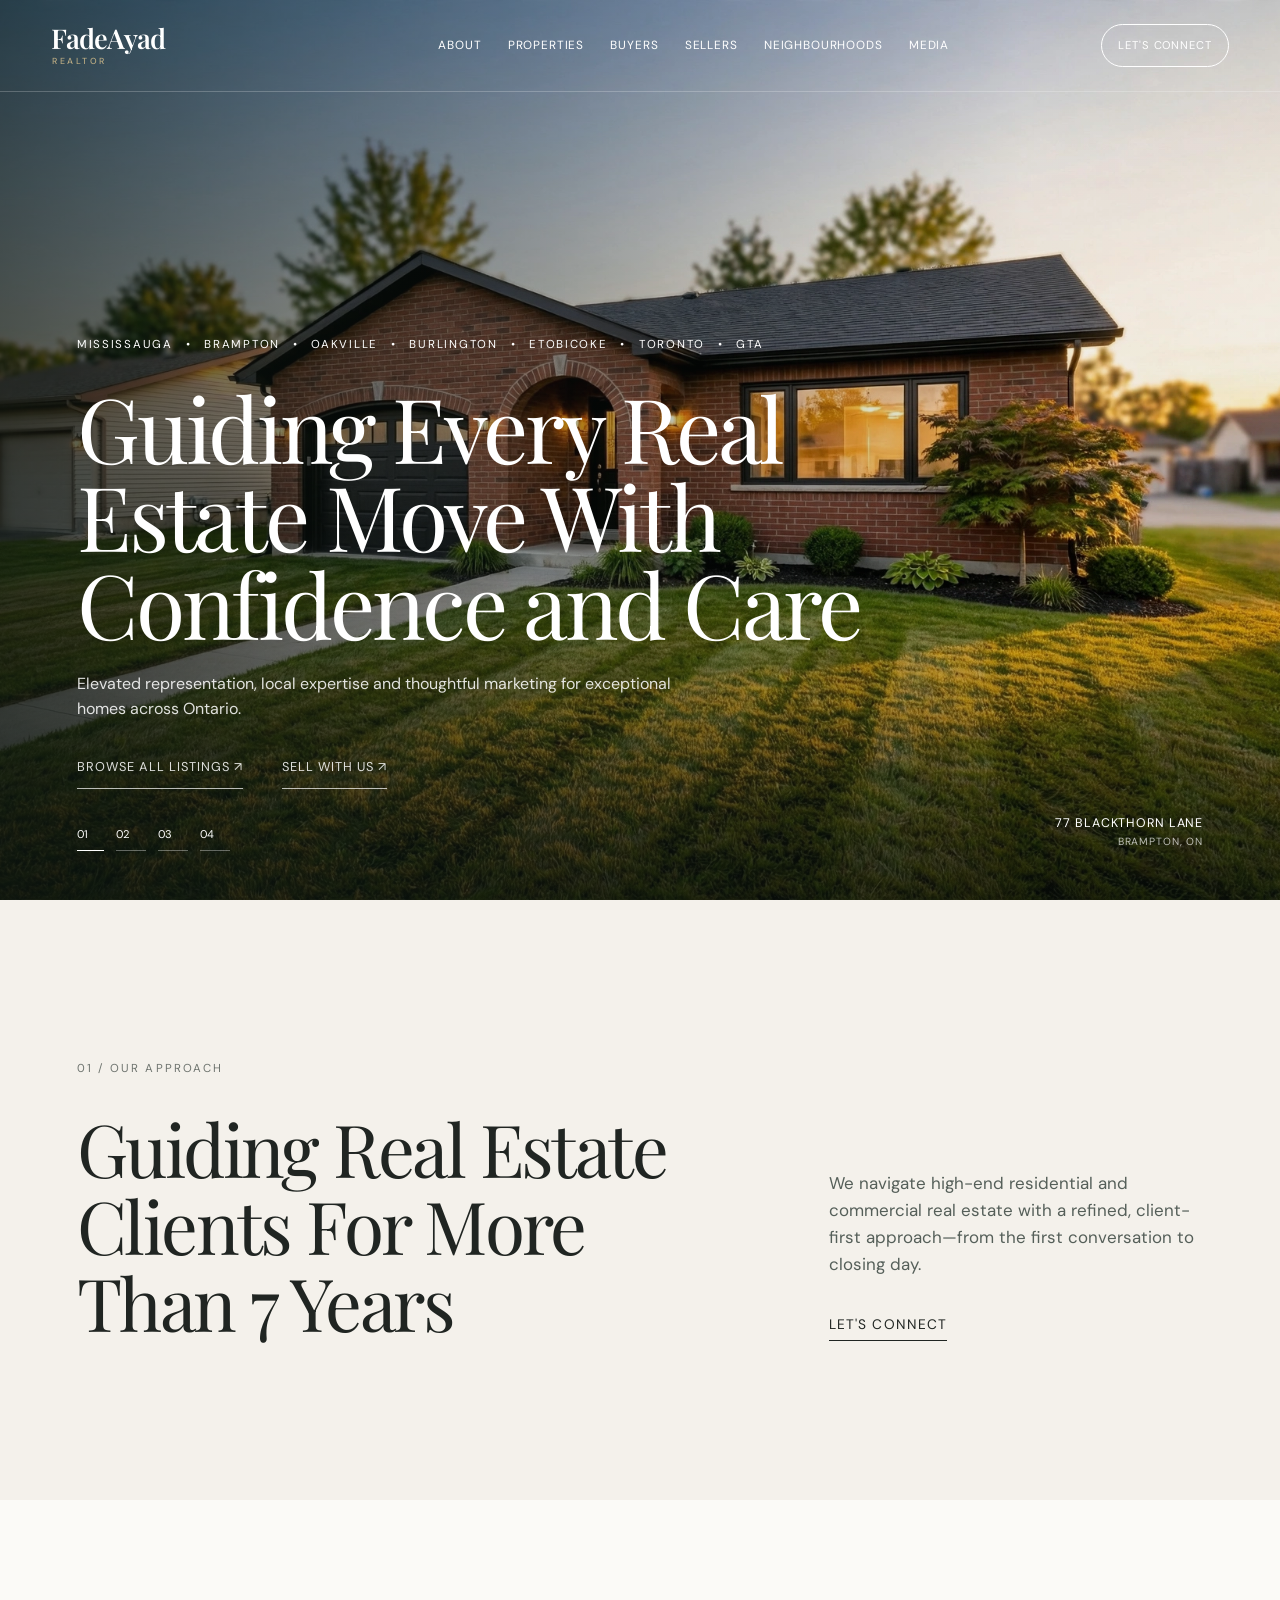
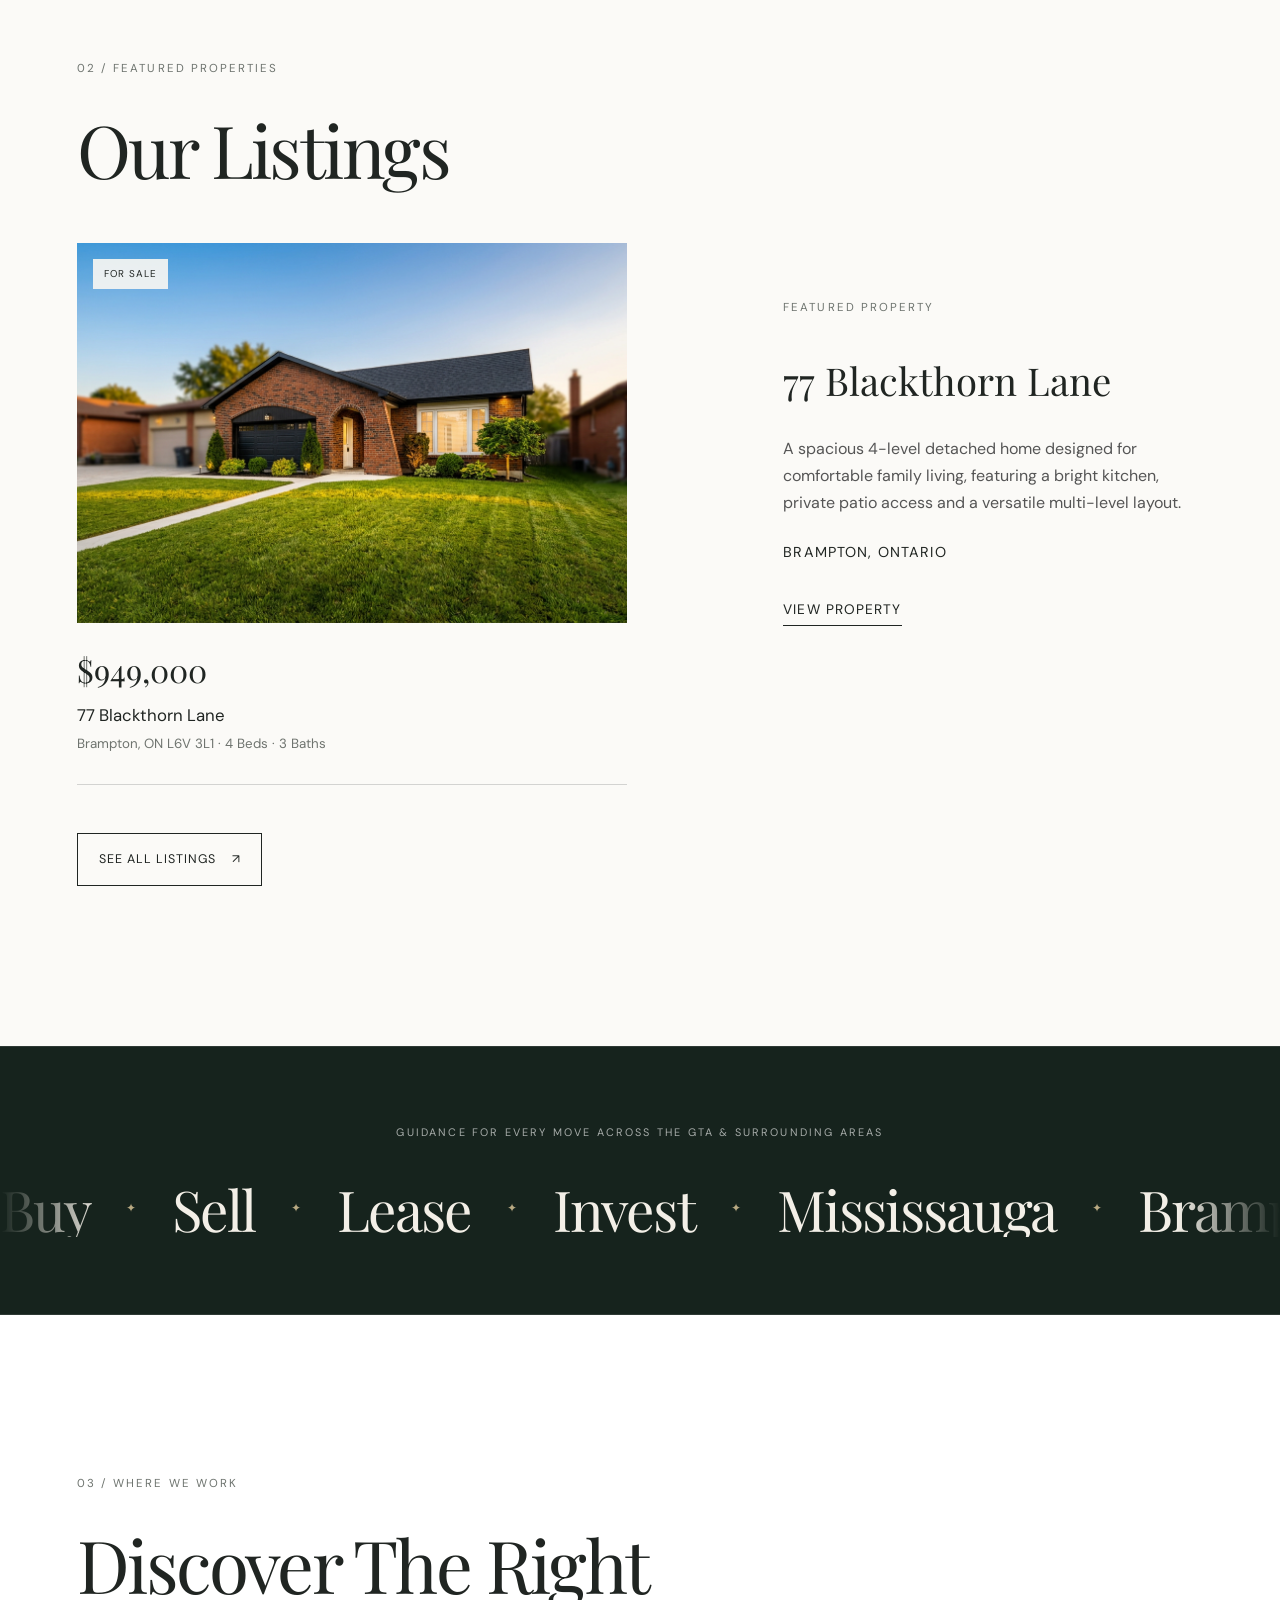
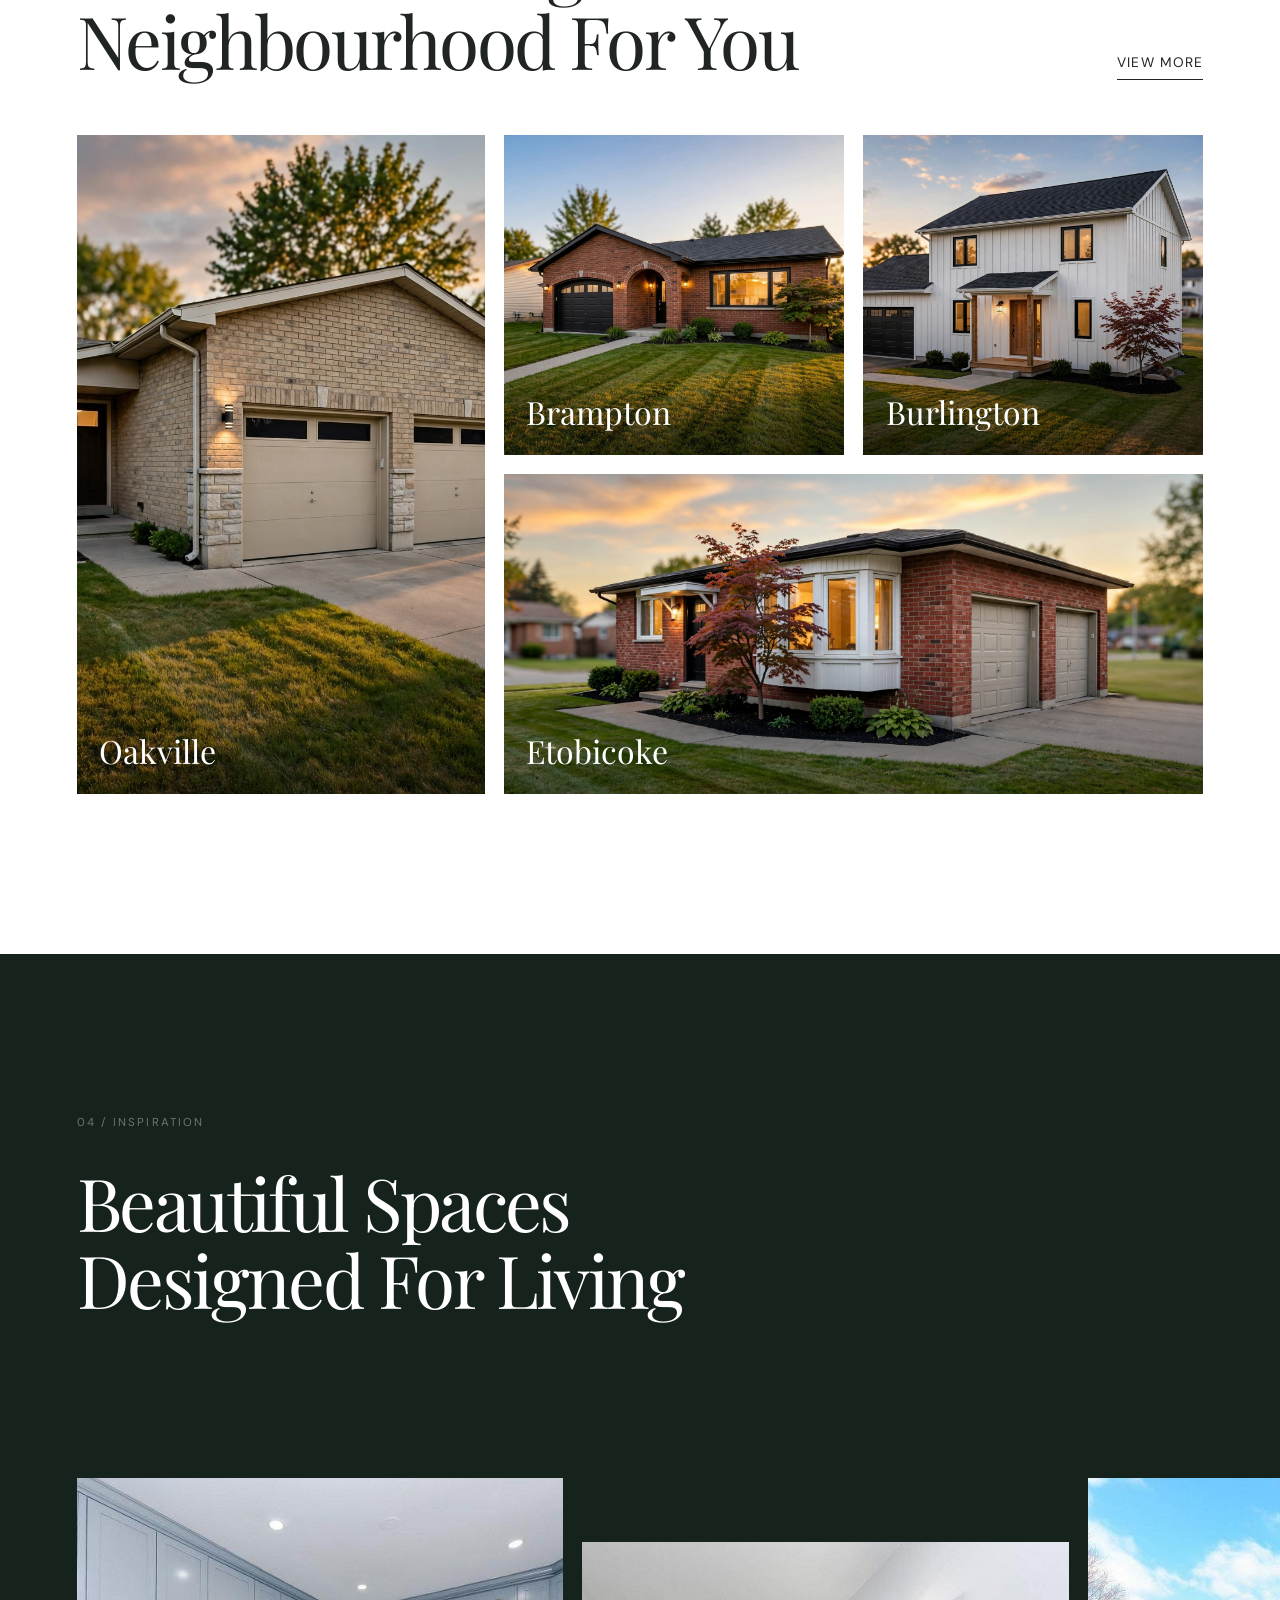
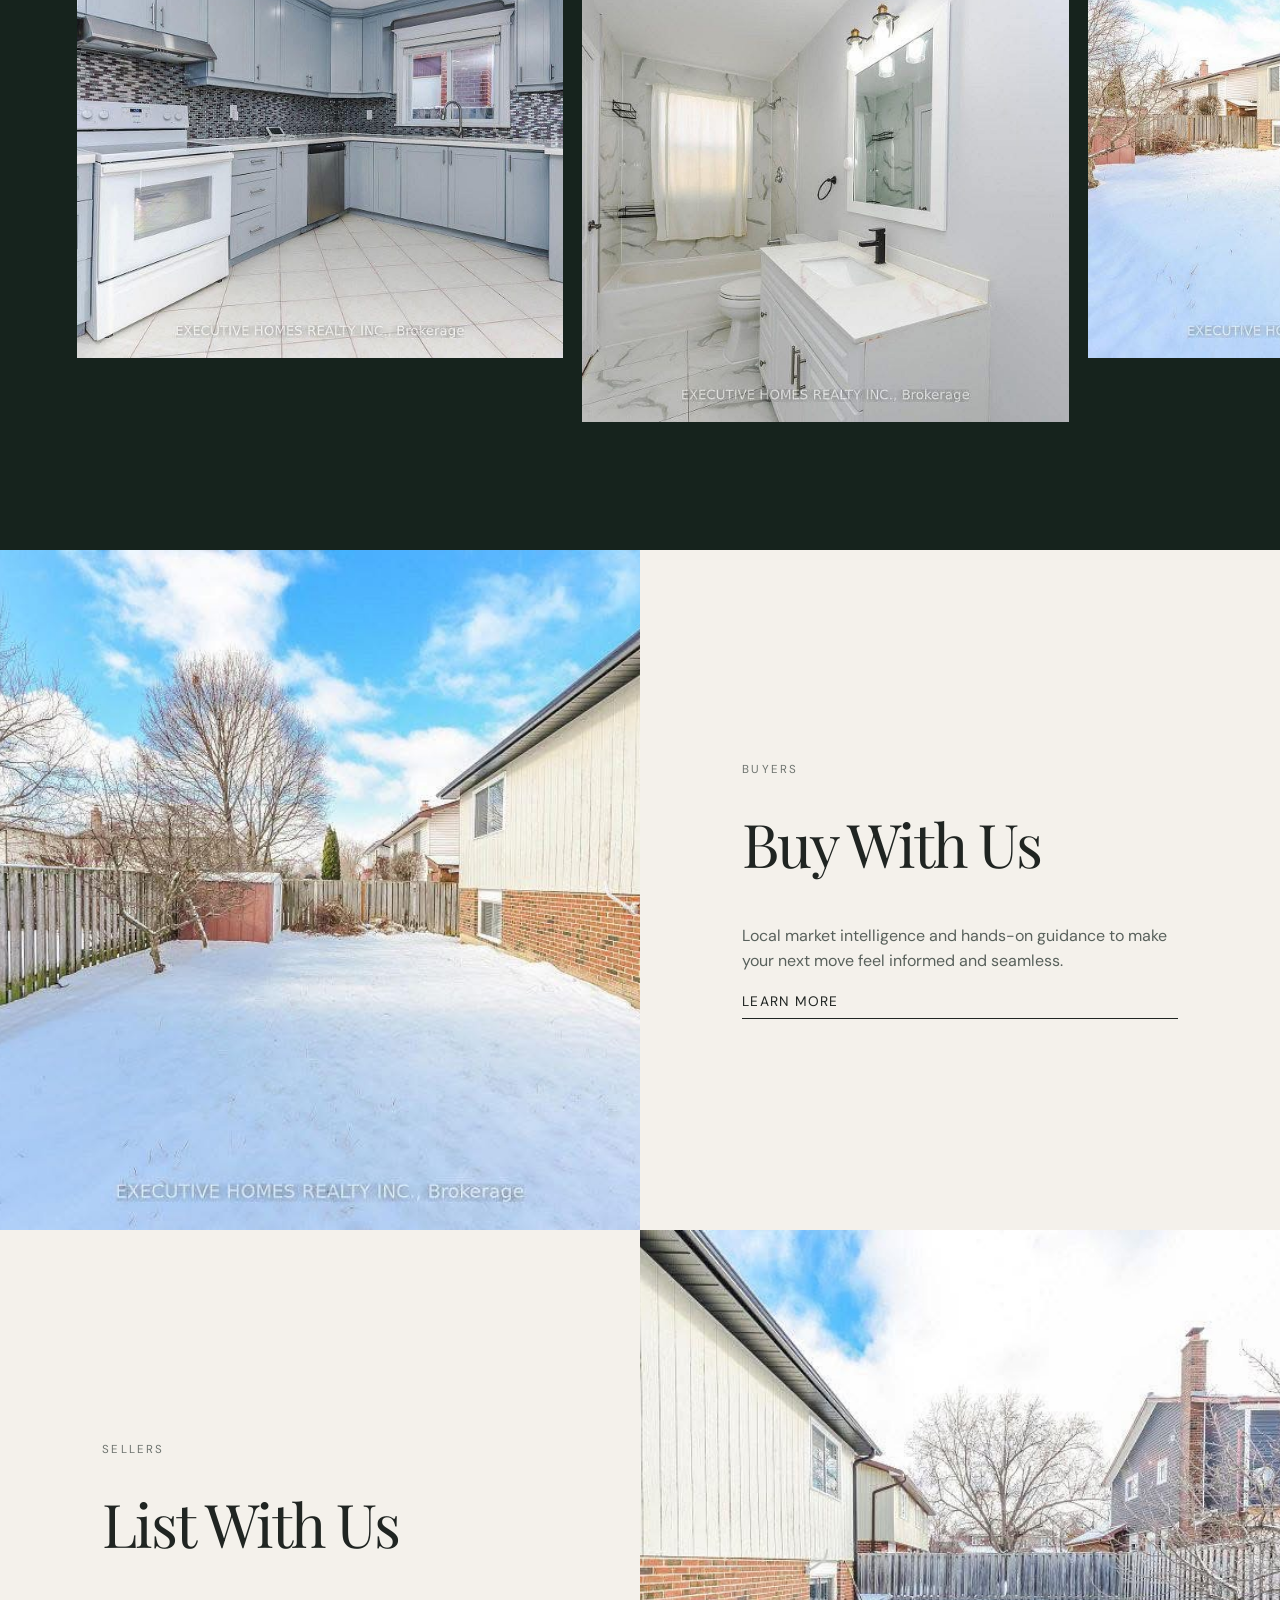
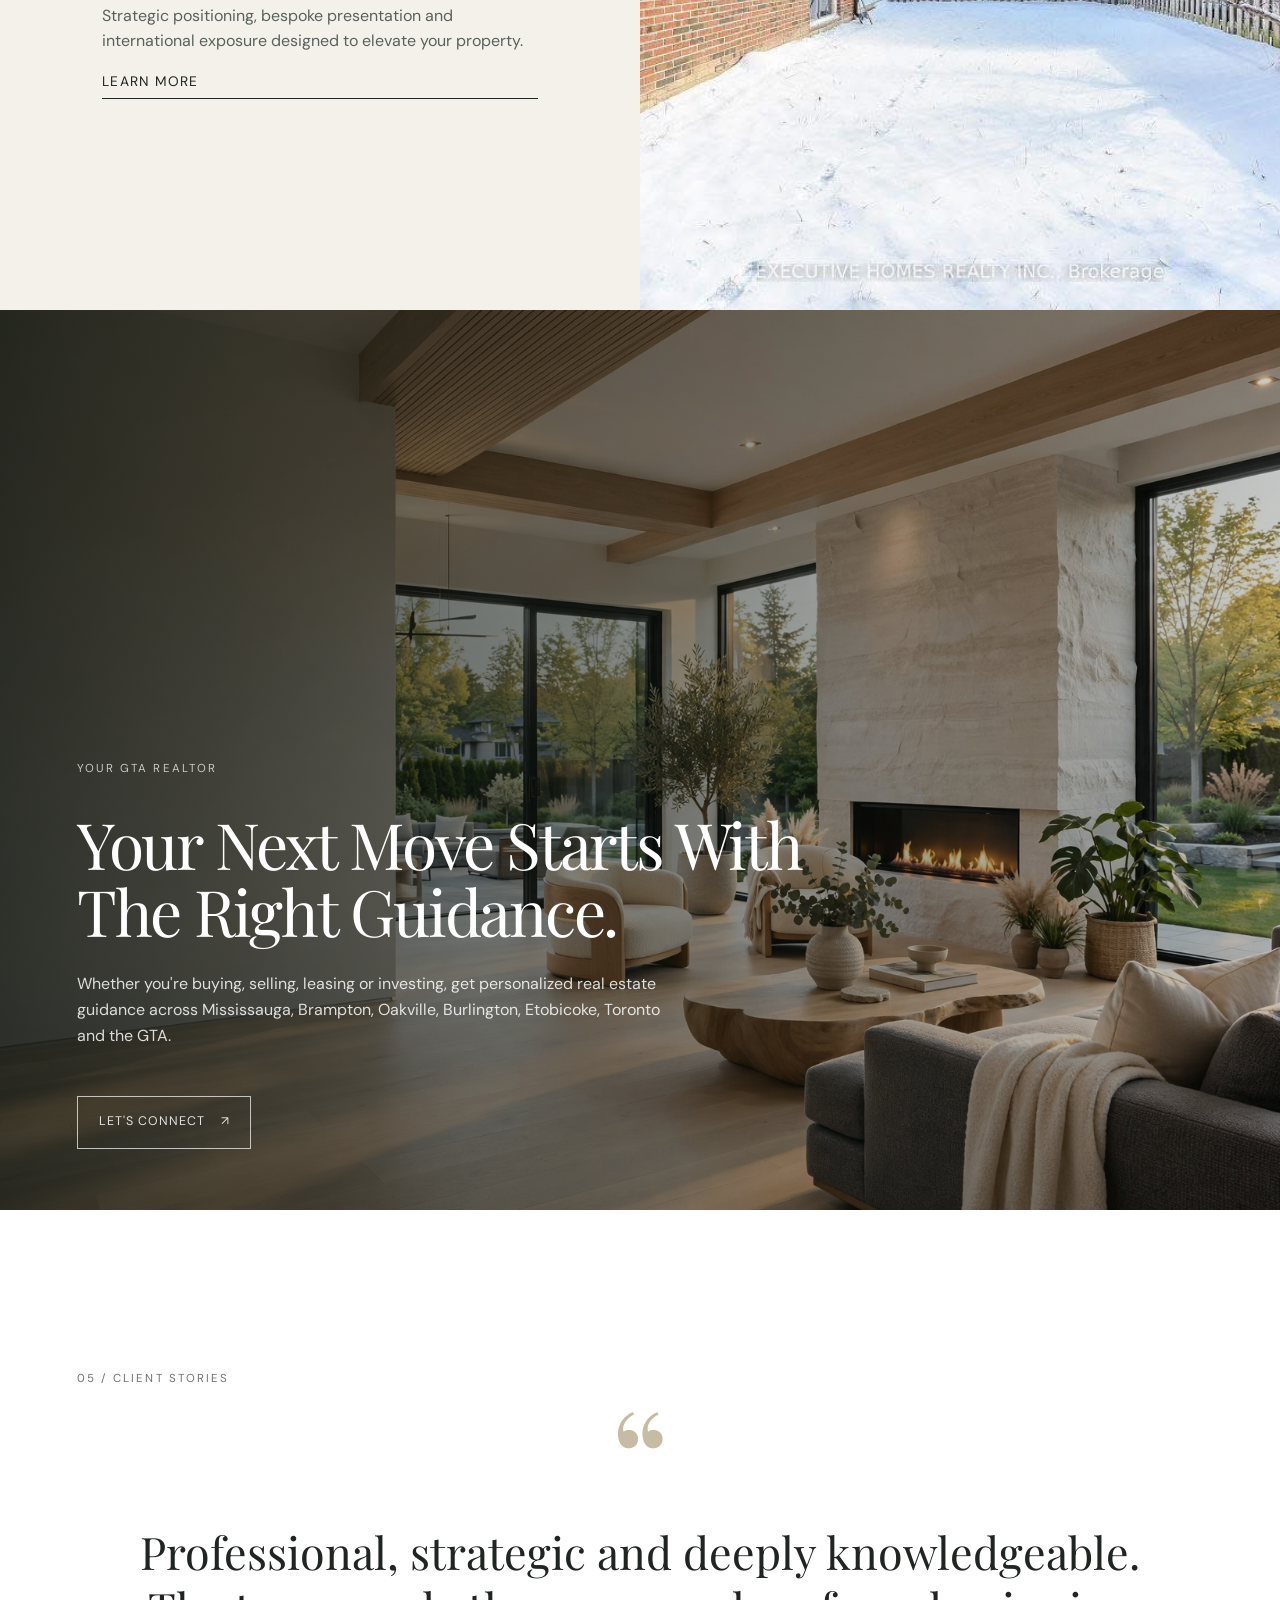
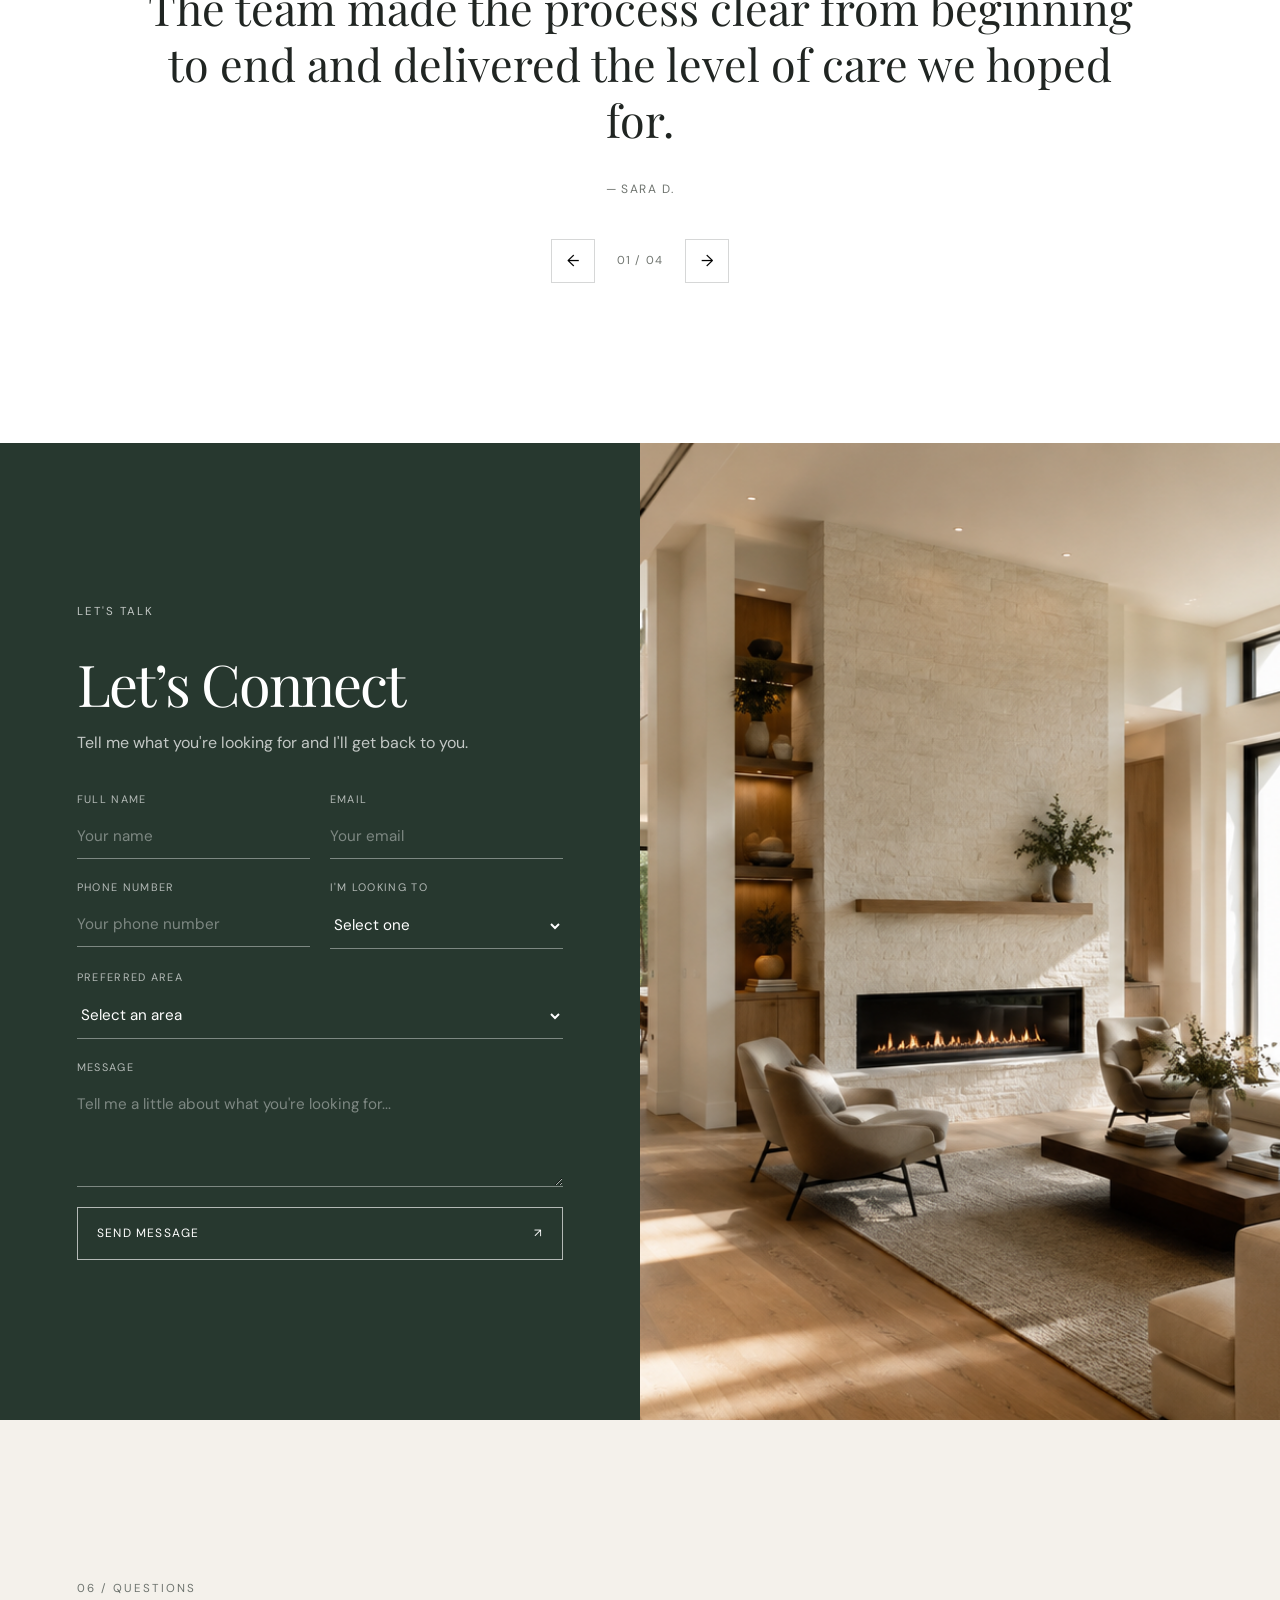
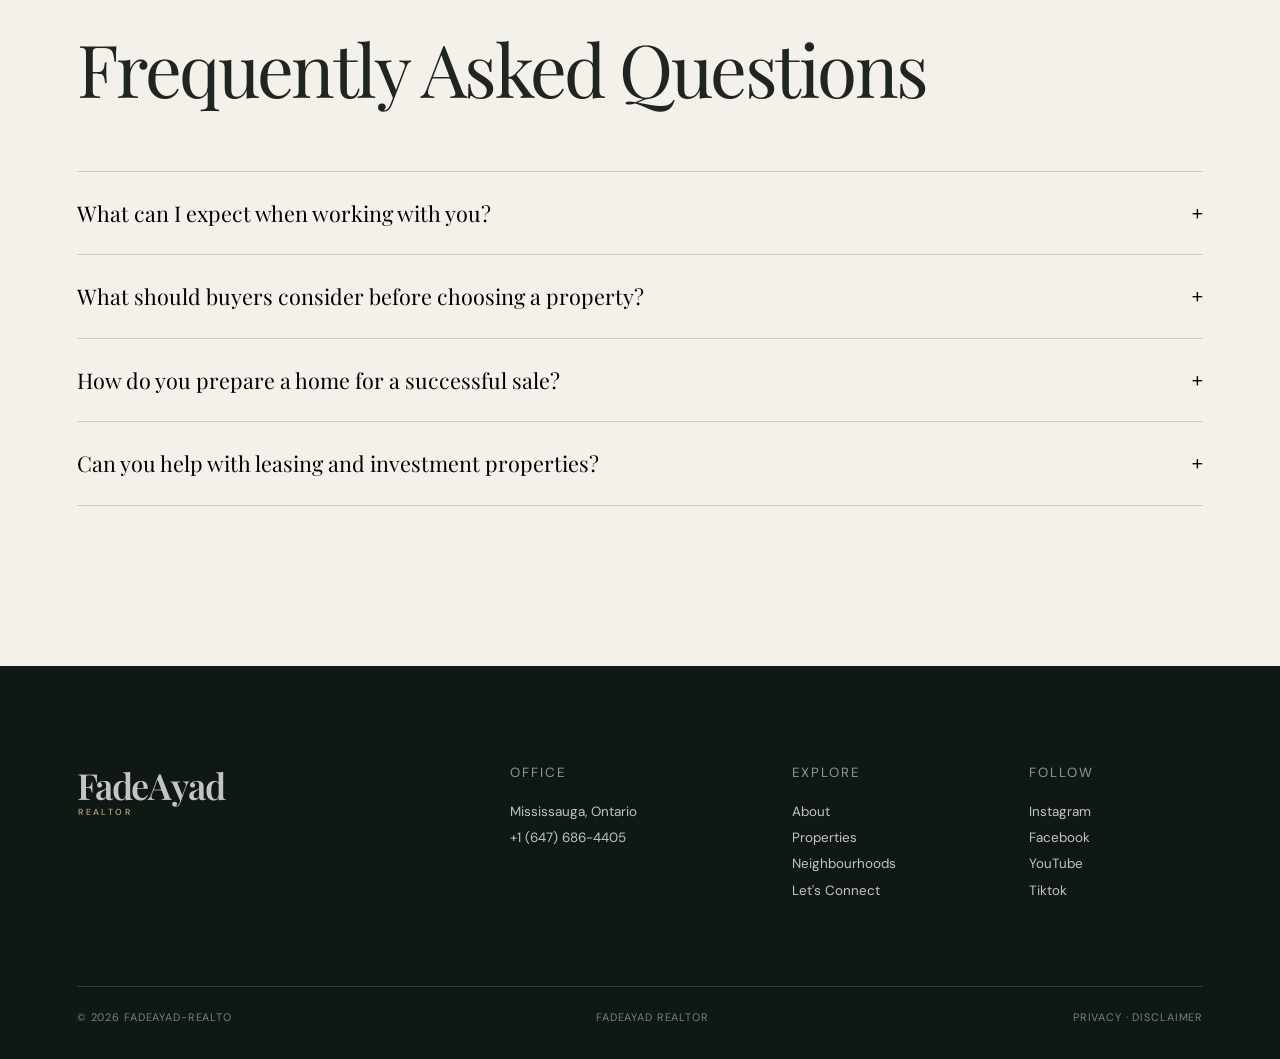
==== index.html @ c3201d9b "Add new image asset: 40.png" ====
<!doctype html>
<html lang="en">
  <head>
    <meta charset="UTF-8" />
    <meta name="viewport" content="width=device-width, initial-scale=1.0" />
    <meta
      name="description"
      content="FadeAyad-Realtor — real estate guidance for buying, selling, leasing and investing across the GTA and surrounding areas."
    />
    <title>FadeAyad-Realtor — GTA Real Estate</title>
    <link rel="preconnect" href="https://fonts.googleapis.com" />
    <link rel="preconnect" href="https://fonts.gstatic.com" crossorigin />
    <link
      href="https://fonts.googleapis.com/css2?family=DM+Sans:wght@300;400;500;600&family=Playfair+Display:wght@400;500;600&display=swap"
      rel="stylesheet"
    />
    <link rel="stylesheet" href="styles.css" />
  </head>
  <body>
    <header class="site-header" id="siteHeader">
      <a
        class="brand fade-brand"
        href="#top"
        aria-label="FadeAyad-Realtor home"
      >
        <span class="fade-wordmark">
          <strong>FadeAyad</strong>
          <span class="realtor-text">REALTOR</span>
        </span>
      </a>

      <nav class="desktop-nav" aria-label="Primary navigation">
        <a href="#about">About</a>
        <a href="#listings">Properties</a>

        <a href="#buy">Buyers</a>
        <a href="#sell">Sellers</a>
        <a href="#neighbourhoods">Neighbourhoods</a>
        <a href="#journal">Media</a>
      </nav>

      <div class="header-actions">
        <a class="connect-pill" href="#contact">Let's Connect</a>
        <button
          class="menu-btn"
          id="menuBtn"
          aria-label="Open menu"
          aria-expanded="false"
        >
          <span></span><span></span>
        </button>
      </div>
    </header>

    <aside class="mobile-menu" id="mobileMenu" aria-hidden="true">
      <button class="menu-close" id="menuClose" aria-label="Close menu">
        ×
      </button>
      <nav>
        <a href="#about">About</a>
        <a href="#listings">Properties</a>

        <a href="#buy">Buyers</a>
        <a href="#sell">Sellers</a>
        <a href="#neighbourhoods">Neighbourhoods</a>
        <a href="#journal">Media</a>
        <a href="#contact">Let's Connect</a>
      </nav>
    </aside>

    <main id="top">
      <section class="hero" aria-label="Featured properties">
        <div
          class="hero-slide active"
          style="--bg: url(&quot;assets/images/banner1.png&quot;)"
        ></div>

        <div
          class="hero-slide"
          style="--bg: url(&quot;assets/images/banner2.png&quot;)"
        ></div>

        <div
          class="hero-slide"
          style="--bg: url(&quot;assets/images/banner3.png&quot;)"
        ></div>

        <div
          class="hero-slide"
          style="--bg: url(&quot;assets/images/banner4.png&quot;)"
        ></div>
        <div class="hero-overlay"></div>

        <div class="hero-content reveal">
          <div class="hero-locations">
            <a href="#neighbourhoods">Mississauga</a>
            <span>•</span>
            <a href="#neighbourhoods">Brampton</a>
            <span>•</span>
            <a href="#neighbourhoods">Oakville</a>
            <span>•</span>
            <a href="#neighbourhoods">Burlington</a>
            <span>•</span>
            <a href="#neighbourhoods">Etobicoke</a>
            <span>•</span>
            <a href="#neighbourhoods">Toronto</a>
            <span>•</span>
            <a href="#neighbourhoods">GTA</a>
          </div>
          <h1>Guiding Every Real Estate Move With Confidence and Care</h1>
          <p>
            Elevated representation, local expertise and thoughtful marketing
            for exceptional homes across Ontario.
          </p>
          <div class="hero-links">
            <a href="#listings" class="text-link"
              >Browse All Listings <span>↗</span></a
            >
            <a href="#sell" class="text-link">Sell With Us <span>↗</span></a>
          </div>
        </div>

        <div class="hero-property" id="heroProperty">
          77 BLACKTHORN LANE <span>BRAMPTON, ON </span>
        </div>
        <div
          class="hero-pagination"
          id="heroPagination"
          aria-label="Hero slides"
        ></div>
      </section>

      <section class="intro-section section-pad" id="about">
        <div class="eyebrow">01 / OUR APPROACH</div>
        <div class="intro-grid">
          <h2 class="display reveal">
            Guiding Real Estate Clients For More Than 7 Years
          </h2>
          <div class="intro-copy reveal">
            <p>
              We navigate high-end residential and commercial real estate with a
              refined, client-first approach—from the first conversation to
              closing day.
            </p>
            <a href="#contact" class="underline-link">Let's Connect</a>
          </div>
        </div>
      </section>

      <section class="listings section-pad" id="listings">
        <div class="section-heading row-between">
          <div>
            <div class="eyebrow">02 / FEATURED PROPERTIES</div>
            <h2 class="display reveal">Our Listings</h2>
          </div>
        </div>

        <div class="listing-track" id="listingTrack">
          <article class="property-card">
            <a
              class="property-card-link"
              href="property-77-blackthorn-lane.html"
              aria-label="View 77 Blackthorn Lane property details"
            >
              <div class="property-image">
                <img
                  src="assets/images/1.png"
                  alt="77 Blackthorn Lane"
                  loading="lazy"
                /><span class="tag">For Sale</span>
              </div>
            </a>
            <div class="property-meta">
              <h3>$949,000</h3>
              <p>77 Blackthorn Lane</p>
              <small>Brampton, ON L6V 3L1 · 4 Beds · 3 Baths</small>
            </div>
          </article>
        </div>
        <div class="featured-property-copy">
          <div class="eyebrow">FEATURED PROPERTY</div>

          <h3>77 Blackthorn Lane</h3>

          <p>
            A spacious 4-level detached home designed for comfortable family
            living, featuring a bright kitchen, private patio access and a
            versatile multi-level layout.
          </p>

          <span>Brampton, Ontario</span>

          <a class="underline-link" href="property-77-blackthorn-lane.html"
            >View Property</a
          >
        </div>
        <div class="all-listings-button">
          <a class="outline-button" href="listings.html">
            See All Listings <span>↗</span>
          </a>
        </div>
      </section>

      <section class="press-strip" aria-label="FadeRealtor services and areas">
        <p>Guidance for every move across the GTA &amp; surrounding areas</p>
        <div class="logo-marquee">
          <div class="logo-row">
            <span class="marquee-item">Buy</span
            ><span class="marquee-divider">✦</span>
            <span class="marquee-item">Sell</span
            ><span class="marquee-divider">✦</span>
            <span class="marquee-item">Lease</span
            ><span class="marquee-divider">✦</span>
            <span class="marquee-item">Invest</span
            ><span class="marquee-divider">✦</span>
            <span class="marquee-item">Mississauga</span>
            <span class="marquee-divider">✦</span>

            <span class="marquee-item">Brampton</span>
            <span class="marquee-divider">✦</span>

            <span class="marquee-item">Oakville</span>
            <span class="marquee-divider">✦</span>

            <span class="marquee-item">Burlington</span>
            <span class="marquee-divider">✦</span>

            <span class="marquee-item">Etobicoke</span>
            <span class="marquee-divider">✦</span>

            <span class="marquee-item">Toronto</span>
            <span class="marquee-divider">✦</span>

            <span class="marquee-item">GTA</span>
            <span class="marquee-divider">✦</span>
          </div>
        </div>
      </section>

      <section class="neighbourhoods section-pad" id="neighbourhoods">
        <div class="eyebrow">03 / WHERE WE WORK</div>
        <div class="section-heading row-between">
          <h2 class="display reveal">
            Discover The Right<br />Neighbourhood For You
          </h2>
          <a class="underline-link" href="#">View More</a>
        </div>
        <div class="neighbourhood-grid">
          <article class="hood-card tall">
            <img src="assets/images/banner2.png" alt="Oakville" /><span
              >Oakville</span
            >
          </article>
          <article class="hood-card">
            <img src="assets/images/banner1.png" alt="Brampton" /><span
              >Brampton</span
            >
          </article>
          <article class="hood-card">
            <img src="assets/images/banner4.png" alt="Burlington" /><span
              >Burlington</span
            >
          </article>
          <article class="hood-card wide">
            <img src="assets/images/banner3.png" alt="Etobicoke" /><span
              >Etobicoke</span
            >
          </article>
        </div>
      </section>

      <section class="spaces" id="journal">
        <div class="spaces-head section-pad">
          <div class="eyebrow">04 / INSPIRATION</div>
          <h2 class="display reveal">
            Beautiful Spaces<br />Designed For Living
          </h2>
        </div>
        <div class="gallery-loop" aria-label="Luxury interiors gallery">
          <div class="gallery-card">
            <img src="assets/images/18.JPG" alt="Modern kitchen" />
          </div>
          <div class="gallery-card">
            <img src="assets/images/12.JPG" alt="Luxury cottage" />
          </div>
          <div class="gallery-card">
            <img src="assets/images/37.JPG" alt="Luxury backyard" />
          </div>
          <div class="gallery-card">
            <img src="assets/images/21.JPG" alt="Living room" />
          </div>
          <div class="gallery-card">
            <img src="assets/images/3.JPG" alt="Luxury condo" />
          </div>
          <div class="gallery-card">
            <img src="assets/images/22.JPG" alt="Luxury bedroom" />
          </div>
        </div>
      </section>

      <section class="service-pair">
        <article class="service-card" id="buy">
          <div class="service-image">
            <img src="assets/images/36.JPG" alt="Buy with us" />
          </div>
          <div class="service-copy">
            <div class="eyebrow">BUYERS</div>
            <h2 class="display">Buy With Us</h2>
            <p>
              Local market intelligence and hands-on guidance to make your next
              move feel informed and seamless.
            </p>
            <a href="#" class="underline-link">Learn More</a>
          </div>
        </article>
        <article class="service-card reverse" id="sell">
          <div class="service-image">
            <img src="assets/images/35.JPG" alt="List with us" />
          </div>
          <div class="service-copy">
            <div class="eyebrow">SELLERS</div>
            <h2 class="display">List With Us</h2>
            <p>
              Strategic positioning, bespoke presentation and international
              exposure designed to elevate your property.
            </p>
            <a href="#" class="underline-link">Learn More</a>
          </div>
        </article>
      </section>

      <section class="commercial" id="commercial">
        <img
          src="assets/images/39.png"
          alt="Commercial real estate"
          loading="lazy"
        />
        <div class="commercial-overlay"></div>
        <div class="commercial-copy reveal">
          <div class="eyebrow light">YOUR GTA REALTOR</div>
          <h2 class="display">
            Your Next Move Starts With The Right Guidance.
          </h2>
          <p>
            Whether you're buying, selling, leasing or investing, get
            personalized real estate guidance across Mississauga, Brampton,
            Oakville, Burlington, Etobicoke, Toronto and the GTA.
          </p>
          <a href="#contact" class="outline-button light-btn">
            Let's Connect <span>↗</span>
          </a>
        </div>
      </section>

      <section class="testimonials section-pad">
        <div class="eyebrow">05 / CLIENT STORIES</div>
        <div class="testimonial-wrap">
          <div class="quote-mark">“</div>
          <blockquote id="testimonialQuote">
            Professional, strategic and deeply knowledgeable. The team made the
            process clear from beginning to end and delivered the level of care
            we hoped for.
          </blockquote>
          <p id="testimonialName">— Sara D.</p>
          <div class="testimonial-controls">
            <button id="testPrev">←</button><span id="testCount">01 / 04</span
            ><button id="testNext">→</button>
          </div>
        </div>
      </section>

      <section class="connect-section" id="contact">
        <div class="connect-copy section-pad reveal">
          <div class="eyebrow light">LET'S TALK</div>

          <h2 class="display">Let’s Connect</h2>

          <p class="contact-intro">
            Tell me what you're looking for and I'll get back to you.
          </p>

          <form
            class="contact-form"
            action="https://formspree.io/f/maewkgvo"
            method="POST"
          >
            <div class="form-row">
              <div class="form-field">
                <label for="name">Full Name</label>
                <input
                  type="text"
                  id="name"
                  name="name"
                  required
                  placeholder="Your name"
                />
              </div>

              <div class="form-field">
                <label for="email">Email</label>
                <input
                  type="email"
                  id="email"
                  name="email"
                  required
                  placeholder="Your email"
                />
              </div>
            </div>

            <div class="form-row">
              <div class="form-field">
                <label for="phone">Phone Number</label>
                <input
                  type="tel"
                  id="phone"
                  name="phone"
                  placeholder="Your phone number"
                />
              </div>

              <div class="form-field">
                <label for="service">I'm Looking To</label>

                <select id="service" name="service" required>
                  <option value="" disabled selected>Select one</option>
                  <option value="Buy">Buy</option>
                  <option value="Sell">Sell</option>
                  <option value="Lease">Lease</option>
                  <option value="Invest">Invest</option>
                </select>
              </div>
            </div>

            <div class="form-field">
              <label for="area">Preferred Area</label>

              <select id="area" name="area">
                <option value="" disabled selected>Select an area</option>
                <option value="Mississauga">Mississauga</option>
                <option value="Brampton">Brampton</option>
                <option value="Oakville">Oakville</option>
                <option value="Burlington">Burlington</option>
                <option value="Etobicoke">Etobicoke</option>
                <option value="Toronto">Toronto</option>
                <option value="GTA">GTA</option>
              </select>
            </div>

            <div class="form-field">
              <label for="message">Message</label>

              <textarea
                id="message"
                name="message"
                rows="4"
                placeholder="Tell me a little about what you're looking for..."
              ></textarea>
            </div>

            <button type="submit" class="contact-submit">
              Send Message <span>↗</span>
            </button>
          </form>
        </div>

        <div class="connect-image">
          <img
            src="assets/images/40.png"
            alt="Luxury living room"
            loading="lazy"
          />
        </div>
      </section>

      <section class="faq section-pad">
        <div class="eyebrow">06 / QUESTIONS</div>
        <h2 class="display reveal">Frequently Asked Questions</h2>
        <div class="faq-list">
          <div class="faq-item">
            <button>
              What can I expect when working with you?
              <span>+</span>
            </button>

            <div class="faq-answer">
              <p>
                You can expect clear communication, personalized guidance and
                support throughout the entire process. Whether you're buying,
                selling, leasing or investing, the goal is to help you make
                informed decisions with confidence.
              </p>
            </div>
          </div>

          <div class="faq-item">
            <button>
              What should buyers consider before choosing a property?
              <span>+</span>
            </button>

            <div class="faq-answer">
              <p>
                Beyond price and appearance, consider location, lifestyle,
                future plans, property condition and long-term value. I'll help
                you compare your options and understand what makes the most
                sense for your needs and budget.
              </p>
            </div>
          </div>

          <div class="faq-item">
            <button>
              How do you prepare a home for a successful sale?
              <span>+</span>
            </button>

            <div class="faq-answer">
              <p>
                A successful sale starts with the right pricing, presentation
                and marketing strategy. I'll help position your property
                effectively, highlight its strongest features and create a plan
                designed to attract qualified buyers.
              </p>
            </div>
          </div>

          <div class="faq-item">
            <button>
              Can you help with leasing and investment properties?
              <span>+</span>
            </button>

            <div class="faq-answer">
              <p>
                Yes. Whether you're looking for a rental, leasing your property
                or exploring an investment opportunity, I can help you evaluate
                options and navigate the process from search to closing.
              </p>
            </div>
          </div>
        </div>
      </section>
    </main>

    <footer class="footer">
      <div class="footer-main">
        <div class="footer-brand">
          <a
            class="fade-wordmark footer-wordmark"
            href="#top"
            aria-label="FadeAyad-Realtor home"
          >
            <strong>FadeAyad</strong>
            <span class="realtor-text">REALTOR</span>
          </a>
        </div>
        <div>
          <small>OFFICE</small>
          <p>Mississauga, Ontario</p>
          <p>+1 (647) 686-4405</p>
        </div>
        <div>
          <small>EXPLORE</small><a href="#about">About</a
          ><a href="#listings">Properties</a
          ><a href="#neighbourhoods">Neighbourhoods</a
          ><a href="#contact">Let's Connect</a>
        </div>
        <div>
          <small>FOLLOW</small
          ><a href="https://www.instagram.com/fadeayadrealtor" target="_blank"
            >Instagram </a
          ><a href="https://www.facebook.com/michael.samy.9659/" target="_blank"
            >Facebook</a
          ><a href="https://www.youtube.com/@FadeAyad" target="_blank"
            >YouTube</a
          ><a href="https://vt.tiktok.com/ZS4eawYQ7/" target="_blank">Tiktok</a>
        </div>
      </div>
      <div class="footer-bottom">
        <span>© 2026 FadeAyad-Realto</span><span>FADEAYAD REALTOR</span
        ><span>Privacy · Disclaimer</span>
      </div>
    </footer>

    <script src="script.js"></script>
  </body>
</html>
---- styles.css ----
:root {
  --cream: #f4f1eb;
  --paper: #fbfaf7;
  --ink: #202522;
  --muted: #6f746f;
  --forest: #27382f;
  --forest2: #16231d;
  --line: rgba(32, 37, 34, 0.18);
  --gold: #b8a982;
  --white: #fff;
  --serif: "Playfair Display", Georgia, serif;
  --sans: "DM Sans", Arial, sans-serif;
}
* {
  box-sizing: border-box;
}
html {
  scroll-behavior: smooth;
}
body {
  margin: 0;
  background: var(--paper);
  color: var(--ink);
  font-family: var(--sans);
  font-size: 16px;
  line-height: 1.6;
}
a {
  color: inherit;
  text-decoration: none;
}
button {
  font: inherit;
}
img {
  display: block;
  width: 100%;
  height: 100%;
  object-fit: cover;
}
.section-pad {
  padding: 10rem 6vw;
}
.display {
  font-family: var(--serif);
  font-weight: 400;
  line-height: 1.05;
  letter-spacing: -0.035em;
  margin: 0;
  font-size: clamp(2.8rem, 5.7vw, 6rem);
}
.eyebrow {
  font-size: 0.72rem;
  letter-spacing: 0.18em;
  text-transform: uppercase;
  color: #6e746f;
  margin-bottom: 2rem;
}
.eyebrow.light {
  color: rgba(255, 255, 255, 0.72);
}
.row-between {
  display: flex;
  justify-content: space-between;
  align-items: flex-end;
  gap: 2rem;
}
.underline-link {
  display: inline-block;
  padding-bottom: 0.35rem;
  font-size: 0.86rem;
  text-transform: uppercase;
  letter-spacing: 0.08em;

  position: relative;
  transition: opacity 0.3s ease;
}
.underline-link::after {
  content: "";
  position: absolute;
  left: 0;
  bottom: -1px;
  width: 100%;
  height: 1px;
  background: currentColor;
  transform: scaleX(1);
  transform-origin: left;
  transition: transform 0.35s ease;
}

.underline-link:hover {
  opacity: 0.65;
}

.underline-link:hover::after {
  transform: scaleX(0.4);
}

.outline-button {
  margin-top: 2rem;
  display: inline-flex;
  gap: 1rem;
  align-items: center;
  border: 1px solid var(--ink);
  padding: 0.95rem 1.3rem;
  text-transform: uppercase;
  font-size: 0.78rem;
  letter-spacing: 0.08em;
}
.outline-button:hover {
  background: var(--ink);
  color: var(--white);
}
.site-header {
  position: fixed;
  z-index: 50;
  top: 0;
  left: 0;
  width: 100%;
  height: 92px;
  display: flex;
  align-items: center;
  justify-content: space-between;
  padding: 0 4vw;
  color: #fff;
  transition: 0.35s ease;
  border-bottom: 1px solid rgba(255, 255, 255, 0.22);
}
.site-header.scrolled {
  height: 78px;
  background: rgba(251, 250, 247, 0.96);
  backdrop-filter: blur(12px);
  color: var(--ink);
  border-color: var(--line);
}
.brand {
  display: flex;
  align-items: center;
  min-width: 235px;
}
.fade-wordmark {
  display: inline-flex;
  flex-direction: column;
  align-items: flex-start;
  white-space: nowrap;
  line-height: 1;
}

.fade-wordmark strong {
  font-family: var(--serif);
  font-size: 1.7rem;
  font-weight: 600;
  letter-spacing: -0.04em;
}

.fade-wordmark .realtor-text {
  font-family: var(--sans);
  font-size: 0.55rem;
  font-weight: 500;
  letter-spacing: 0.28em;
  text-transform: uppercase;
  color: var(--gold);
  margin-top: 0.28rem;
  margin-left: 0.08rem;
}
.desktop-nav {
  display: flex;
  gap: 1.65rem;
  font-size: 0.74rem;
  text-transform: uppercase;
  letter-spacing: 0.07em;
}
.desktop-nav a {
  position: relative;
}
.desktop-nav a:after {
  content: "";
  position: absolute;
  bottom: -7px;
  left: 0;
  width: 0;
  height: 1px;
  background: currentColor;
  transition: 0.25s;
}
.desktop-nav a:hover:after {
  width: 100%;
}
.header-actions {
  display: flex;
  align-items: center;
  gap: 0.8rem;
}
.search-btn,
.menu-btn {
  background: none;
  border: 0;
  color: inherit;
  cursor: pointer;
}
.search-btn {
  font-size: 1.6rem;
}
.connect-pill {
  --pill-fill: #fff;

  border: 1px solid currentColor;
  border-radius: 999px;
  padding: 0.7rem 1rem;

  font-size: 0.7rem;
  text-transform: uppercase;
  letter-spacing: 0.08em;

  background: linear-gradient(90deg, var(--pill-fill), var(--pill-fill)) left /
    0% 100% no-repeat;

  transition:
    background-size 0.35s ease,
    color 0.35s ease,
    border-color 0.35s ease;
}

.connect-pill:hover {
  background-size: 100% 100%;
  color: var(--ink);
  border-color: var(--pill-fill);
}

.site-header.scrolled .connect-pill {
  --pill-fill: var(--forest);
}

.site-header.scrolled .connect-pill:hover {
  color: #fff;
}

.menu-btn {
  display: none;
  width: 38px;
  height: 32px;
  position: relative;
}
.menu-btn span {
  position: absolute;
  width: 24px;
  height: 1px;
  background: currentColor;
  left: 7px;
}
.menu-btn span:first-child {
  top: 11px;
}
.menu-btn span:last-child {
  top: 20px;
}
.mobile-menu {
  position: fixed;
  z-index: 80;
  inset: 0;
  background: var(--forest2);
  color: #fff;
  transform: translateX(100%);
  transition: 0.4s cubic-bezier(0.77, 0, 0.18, 1);
  padding: 8rem 8vw;
}
.mobile-menu.open {
  transform: none;
}
.mobile-menu nav {
  display: flex;
  flex-direction: column;
}
.mobile-menu a {
  font-family: var(--serif);
  font-size: clamp(2rem, 7vw, 4rem);
  padding: 0.2rem 0;
}
.menu-close {
  position: absolute;
  right: 5vw;
  top: 2rem;
  background: none;
  border: 0;
  color: #fff;
  font-size: 2.4rem;
  cursor: pointer;
}
.hero {
  position: relative;
  height: 100vh;
  min-height: 720px;
  color: #fff;
  overflow: hidden;
  background: #111;
}
.hero-slide {
  position: absolute;
  inset: 0;
  background-image: var(--bg);
  background-size: cover;
  background-position: center;
  opacity: 0;
  transform: scale(1.04);
  transition:
    opacity 1s ease,
    transform 6s linear;
}
.hero-slide.active {
  opacity: 1;
  transform: scale(1);
}
.hero-overlay {
  position: absolute;
  inset: 0;
  background:
    linear-gradient(
      90deg,
      rgba(11, 20, 16, 0.7) 0%,
      rgba(11, 20, 16, 0.3) 48%,
      rgba(11, 20, 16, 0.05) 80%
    ),
    linear-gradient(0deg, rgba(8, 13, 10, 0.62) 0%, transparent 35%);
}
.hero-content {
  position: absolute;
  z-index: 2;
  left: 6vw;
  bottom: 13vh;
  max-width: 840px;
}
.hero-locations {
  display: flex;
  flex-wrap: wrap;
  gap: 0.8rem;
  font-size: 0.72rem;
  letter-spacing: 0.15em;
  text-transform: uppercase;
  margin-bottom: 1.8rem;
}
.hero-content h1 {
  font-family: var(--serif);
  font-weight: 400;
  line-height: 0.98;
  letter-spacing: -0.035em;
  font-size: clamp(3.7rem, 7vw, 7.4rem);
  margin: 0 0 1.5rem;
}
.hero-content p {
  max-width: 620px;
  font-size: 1rem;
  color: rgba(255, 255, 255, 0.86);
}
.hero-links {
  display: flex;
  gap: 2.4rem;
  margin-top: 2.2rem;
}
.text-link {
  position: relative;
  display: inline-block;
  font-size: 0.8rem;
  text-transform: uppercase;
  letter-spacing: 0.08em;
  color: rgba(255, 255, 255, 0.85);
  padding-bottom: 0.35rem;
}
.hero-property {
  position: absolute;
  z-index: 2;
  right: 6vw;
  bottom: 5.5vh;
  text-align: right;
  font-size: 0.78rem;
  letter-spacing: 0.07em;
  text-transform: uppercase;
}
.hero-property span {
  display: block;
  color: rgba(255, 255, 255, 0.7);
  font-size: 0.65rem;
}
.hero-pagination {
  position: absolute;
  z-index: 2;
  left: 6vw;
  bottom: 5.5vh;
  display: flex;
  gap: 0.75rem;
}
.hero-dot {
  background: none;
  color: #fff;
  border: 0;
  border-bottom: 1px solid rgba(255, 255, 255, 0.35);
  padding: 0.35rem 1rem 0.35rem 0;
  cursor: pointer;
  font-size: 0.7rem;
}
.hero-dot.active {
  border-color: #fff;
}
.intro-section {
  background: var(--cream);
}
.intro-grid {
  display: grid;
  grid-template-columns: 1.25fr 0.75fr;
  gap: 10vw;
  align-items: end;
}
.intro-copy {
  max-width: 520px;
}
.intro-copy p {
  font-size: 1.06rem;
  color: #555f59;
  margin: 0 0 2rem;
}
.listings {
  display: grid;
  grid-template-columns: minmax(0, min(43vw, 620px)) minmax(280px, 420px);
  column-gap: clamp(3rem, 8vw, 10rem);
  align-items: start;
  justify-content: space-between;
  overflow: hidden;
}
.listings .section-heading {
  grid-column: 1 / -1;
}
.all-listings-button {
  grid-column: 1;
  grid-row: 3;
  margin-top: 3rem;
  padding-left: 0;
}
.all-listings-button .outline-button {
  margin-top: 0;
}
.section-heading {
  margin-bottom: 3.5rem;
}
.slider-actions {
  display: flex;
  gap: 0.7rem;
}
.slider-actions button,
.testimonial-controls button {
  width: 44px;
  height: 44px;
  border: 1px solid var(--line);
  background: transparent;
  cursor: pointer;
}
.listing-track {
  grid-column: 1;
  grid-row: 2;
  align-items: flex-start;
  display: block;
  overflow-x: hidden;
  padding-bottom: 0;
}
.property-card {
  display: inline-block;
}
.listing-track::-webkit-scrollbar {
  display: none;
}
.property-card {
  width: min(43vw, 620px);
  min-width: min(43vw, 620px);
  scroll-snap-align: start;
}
.listings .property-card {
  width: 100%;
  min-width: 0;
}
.property-image {
  height: 380px;
  position: relative;
  overflow: hidden;
}
.property-image img {
  transition: 0.6s;
}
.featured-property-copy {
  grid-column: 2;
  grid-row: 2;
  max-width: 420px;
  margin: 3.5rem 0 0;
  padding: 0;
  position: relative;
  z-index: 2;
}

.featured-property-copy h3 {
  font-family: "Playfair Display", serif;
  font-size: 2.4rem;
  font-weight: 400;
  margin: 1.5rem 0;
}

.featured-property-copy p {
  font-size: 1rem;
  line-height: 1.7;
  color: #555;
  margin-bottom: 1.5rem;
}

.featured-property-copy span {
  display: block;
  font-size: 0.9rem;
  letter-spacing: 0.08em;
  text-transform: uppercase;
  margin-bottom: 2rem;
}
.property-card:hover img {
  transform: scale(1.035);
}
.tag {
  position: absolute;
  top: 1rem;
  left: 1rem;
  background: rgba(250, 248, 243, 0.9);
  padding: 0.45rem 0.7rem;
  text-transform: uppercase;
  font-size: 0.62rem;
  letter-spacing: 0.1em;
}
.property-meta {
  padding: 1.3rem 0 1.8rem;
  border-bottom: 1px solid var(--line);
}
.property-meta h3 {
  font-family: var(--serif);
  font-size: 2rem;
  font-weight: 400;
  margin: 0;
}
.property-meta p {
  font-size: 1.05rem;
  margin: 0.4rem 0 0.1rem;
}
.property-meta small {
  color: var(--muted);
}
.listings-page,
.property-page {
  background: var(--cream);
}
.listings-page .site-header {
  background: rgba(251, 250, 247, 0.96);
  backdrop-filter: blur(12px);
  color: var(--ink);
  border-color: var(--line);
}
.listings-page .site-header .connect-pill {
  --pill-fill: var(--forest);
}
.listings-page .site-header .connect-pill:hover {
  color: #fff;
}
.listings-page-main {
  padding-top: 92px;
}
.all-listings-section {
  min-height: calc(100vh - 92px);
  background: var(--cream);
}
.listings-page-heading {
  margin-bottom: 4rem;
}
.all-listings-grid {
  display: grid;
  grid-template-columns: repeat(3, minmax(0, 1fr));
  column-gap: 1.5rem;
  row-gap: 3.5rem;
}
.all-listings-grid .property-card {
  display: block;
  width: 100%;
  min-width: 0;
}
.property-card-link {
  display: block;
}
.property-card-link:focus-visible {
  outline: 2px solid var(--forest);
  outline-offset: 5px;
}
.property-hero-content {
  right: 6vw;
  max-width: none;
}
.property-hero-title-row {
  display: grid;
  grid-template-columns: minmax(0, 720px) minmax(220px, 1fr);
  gap: clamp(3rem, 8vw, 10rem);
  align-items: center;
  margin-bottom: 1.5rem;
}
.property-hero-content h1 {
  margin-bottom: 0;
  font-size: clamp(3.7rem, 6.2vw, 6.8rem);
}
.property-hero-content > p {
  max-width: 600px;
  line-height: 1.7;
}
.property-hero-summary {
  position: static;
  justify-self: end;
  color: #fff;
  text-align: right;
}
.property-hero-summary.reveal {
  transform: translateY(28px);
}
.property-hero-summary.reveal.visible {
  transform: none;
}
.property-hero-summary .property-hero-price {
  margin: 0 0 1rem;
  font-family: var(--serif);
  font-size: clamp(2.8rem, 4.2vw, 4.8rem);
  font-weight: 400;
  line-height: 1;
}
.property-hero-summary .property-hero-facts {
  margin: 0;
  font-size: 0.75rem;
  letter-spacing: 0.13em;
  text-transform: uppercase;
}
.property-hero-summary .property-hero-facts span {
  display: inline-block;
  margin: 0 0.65rem;
  color: rgba(255, 255, 255, 0.55);
}
.property-gallery-section {
  background: var(--paper);
}
.property-gallery-heading {
  margin-bottom: 4rem;
}
.property-gallery-heading .display {
  font-size: clamp(3rem, 5vw, 5.2rem);
}
.property-gallery-grid {
  display: grid;
  grid-template-columns: repeat(3, minmax(0, 1fr));
  gap: 1.5rem;
}
.property-gallery-item {
  aspect-ratio: 3 / 2;
  margin: 0;
  overflow: hidden;
  background: var(--cream);
}
.property-gallery-item img {
  transition: transform 0.55s ease;
}
.property-gallery-item:hover img {
  transform: scale(1.025);
}
.press-strip {
  padding: 4.8rem 0;
  background: var(--forest2);
  border-top: 1px solid rgba(255, 255, 255, 0.1);
  border-bottom: 1px solid rgba(255, 255, 255, 0.1);
  overflow: hidden;
  color: #fff;
}
.press-strip > p {
  text-align: center;
  text-transform: uppercase;
  letter-spacing: 0.2em;
  font-size: 0.68rem;
  margin: 0 0 2.5rem;
  color: rgba(255, 255, 255, 0.62);
}
.logo-marquee {
  position: relative;
  overflow: hidden;
  -webkit-mask-image: linear-gradient(
    90deg,
    transparent 0,
    #000 8%,
    #000 92%,
    transparent 100%
  );
  mask-image: linear-gradient(
    90deg,
    transparent 0,
    #000 8%,
    #000 92%,
    transparent 100%
  );
}
.logo-row {
  display: flex;
  align-items: center;
  gap: 2.25rem;
  width: max-content;
  padding-right: 2.25rem;
  animation: marquee 30s linear infinite;
  will-change: transform;
}
.marquee-item {
  font-family: var(--serif);
  font-size: clamp(2.3rem, 4.4vw, 4.9rem);
  font-weight: 400;
  line-height: 1;
  color: #f3efe7;
  white-space: nowrap;
  letter-spacing: -0.035em;
}
.marquee-divider {
  font-family: var(--sans);
  font-size: 0.72rem;
  color: var(--gold);
  white-space: nowrap;
}
.logo-marquee:hover .logo-row {
  animation-play-state: paused;
}
@keyframes marquee {
  to {
    transform: translateX(-50%);
  }
}
.neighbourhoods {
  background: #fff;
}
.neighbourhood-grid {
  display: grid;
  grid-template-columns: 1.2fr 1fr 1fr;
  grid-template-rows: 320px 320px;
  gap: 1.2rem;
  margin-top: 3rem;
}
.hood-card {
  position: relative;
  overflow: hidden;
}
.hood-card.tall {
  grid-row: 1/3;
}
.hood-card.wide {
  grid-column: 2/4;
}
.hood-card:after {
  content: "";
  position: absolute;
  inset: 0;
  background: linear-gradient(0deg, rgba(0, 0, 0, 0.45), transparent 50%);
}
.hood-card img {
  transition: 0.7s;
}
.hood-card:hover img {
  transform: scale(1.04);
}
.hood-card span {
  position: absolute;
  z-index: 2;
  left: 1.4rem;
  bottom: 1.1rem;
  color: #fff;
  font-family: var(--serif);
  font-size: 2rem;
}
.spaces {
  background: var(--forest2);
  color: #fff;
  padding-bottom: 8rem;
  overflow: hidden;
}
.gallery-loop {
  display: flex;
  gap: 1.2rem;
  padding-left: 6vw;
  overflow-x: auto;
  scrollbar-width: none;
}
.gallery-loop::-webkit-scrollbar {
  display: none;
}
.gallery-card {
  min-width: 38vw;
  height: 480px;
}
.gallery-card:nth-child(even) {
  margin-top: 4rem;
}
.service-pair {
  background: var(--cream);
}
.service-card {
  display: grid;
  grid-template-columns: 1fr 1fr;
  min-height: 680px;
}
.service-card.reverse .service-image {
  order: 2;
}
.service-image {
  min-height: 620px;
}
.service-copy {
  display: flex;
  flex-direction: column;
  justify-content: center;
  padding: 8vw;
}
.service-copy .display {
  font-size: clamp(3rem, 4.7vw, 5rem);
  margin-bottom: 2rem;
}
.service-copy p {
  max-width: 510px;
  color: #59615c;
}
.commercial {
  min-height: 900px;
  position: relative;
  color: #fff;
}
.commercial > img {
  position: absolute;
  inset: 0;
}
.commercial-overlay {
  position: absolute;
  inset: 0;
  background: linear-gradient(
    90deg,
    rgba(12, 20, 16, 0.78),
    rgba(12, 20, 16, 0.22)
  );
}
.commercial-copy {
  position: absolute;
  z-index: 2;
  left: 6vw;
  top: 50%;
  transform: translateY(-50%);
  max-width: 800px;
}
.commercial-copy .display {
  font-size: clamp(3rem, 5vw, 5.6rem);
  margin-bottom: 1.7rem;
}
.commercial-copy p {
  max-width: 600px;
  color: rgba(255, 255, 255, 0.83);
}
.light-btn {
  border-color: rgba(255, 255, 255, 0.7);
}
.light-btn:hover {
  background: #fff;
  color: var(--ink);
}
.light-btn {
  color: rgba(255, 255, 255, 0.85);
}

.light-btn::after {
  background: #ffffff;
}

.light-btn:hover {
  color: #ffffff;
}
.testimonials {
  background: #fff;
}
.testimonial-wrap {
  max-width: 1000px;
  margin: 0 auto;
  text-align: center;
}
.quote-mark {
  font-family: var(--serif);
  font-size: 9rem;
  line-height: 0.5;
  color: #c6bca3;
}
.testimonial-wrap blockquote {
  font-family: var(--serif);
  font-size: clamp(2rem, 3.5vw, 3.5rem);
  line-height: 1.25;
  margin: 2rem 0;
}
.testimonial-wrap > p {
  color: var(--muted);
  text-transform: uppercase;
  letter-spacing: 0.12em;
  font-size: 0.75rem;
}
.testimonial-controls {
  display: flex;
  align-items: center;
  justify-content: center;
  gap: 1.4rem;
  margin-top: 2.5rem;
}
.testimonial-controls span {
  font-size: 0.72rem;
  letter-spacing: 0.1em;
  color: var(--muted);
}
.connect-section {
  display: grid;
  grid-template-columns: 1fr 1fr;
  background: var(--forest);
  color: #fff;
  min-height: 850px;
}

.connect-copy {
  display: flex;
  flex-direction: column;
  justify-content: center;
}

.connect-copy .display {
  font-size: clamp(3rem, 4.5vw, 5rem);
  margin-bottom: 1rem;
}

.connect-copy .contact-intro {
  max-width: 520px;
  margin: 0 0 2.2rem;
  color: rgba(255, 255, 255, 0.72);
}

.connect-image {
  min-height: 850px;
}

.contact-form {
  width: 100%;
  max-width: 620px;
}

.form-row {
  display: grid;
  grid-template-columns: 1fr 1fr;
  gap: 1.2rem;
}

.form-field {
  display: flex;
  flex-direction: column;
  margin-bottom: 1.25rem;
}

.form-field label {
  margin-bottom: 0.45rem;
  font-size: 0.68rem;
  letter-spacing: 0.12em;
  text-transform: uppercase;
  color: rgba(255, 255, 255, 0.65);
}

.form-field input,
.form-field select,
.form-field textarea {
  width: 100%;
  border: 0;
  border-bottom: 1px solid rgba(255, 255, 255, 0.4);
  border-radius: 0;
  background: transparent;
  color: #fff;
  padding: 0.7rem 0;
  font-family: var(--sans);
  font-size: 0.95rem;
  outline: none;
}

.form-field input::placeholder,
.form-field textarea::placeholder {
  color: rgba(255, 255, 255, 0.4);
}

.form-field input:focus,
.form-field select:focus,
.form-field textarea:focus {
  border-bottom-color: #fff;
}

.form-field select {
  cursor: pointer;
}

.form-field select option {
  color: #202522;
  background: #fff;
}

.form-field textarea {
  resize: vertical;
}

.contact-submit {
  width: 100%;
  margin-top: 0.7rem;
  padding: 1rem 1.2rem;
  display: flex;
  align-items: center;
  justify-content: space-between;
  border: 1px solid rgba(255, 255, 255, 0.65);
  background: transparent;
  color: #fff;
  text-transform: uppercase;
  letter-spacing: 0.1em;
  font-size: 0.75rem;
  cursor: pointer;
  transition: 0.25s ease;
}

.contact-submit:hover {
  background: #fff;
  color: var(--ink);
}
.faq {
  background: var(--cream);
}
.faq .display {
  margin-bottom: 4rem;
}
.faq-list {
  border-top: 1px solid var(--line);
}
.faq-item {
  border-bottom: 1px solid var(--line);
}
.faq-item button {
  width: 100%;
  display: flex;
  justify-content: space-between;
  gap: 2rem;
  text-align: left;
  background: none;
  border: 0;
  padding: 1.5rem 0;
  font-family: var(--serif);
  font-size: 1.35rem;
  cursor: pointer;
}
.faq-item button span {
  font-family: var(--sans);
  font-weight: 300;
  transition: 0.25s;
}
.faq-item.open button span {
  transform: rotate(45deg);
}
.faq-answer {
  max-height: 0;
  overflow: hidden;
  transition: max-height 0.35s ease;
}
.faq-answer p {
  max-width: 800px;
  padding: 0 0 1.5rem;
  margin: 0;
  color: #59605b;
}
.footer {
  background: #101814;
  color: #e8e9e5;
  padding: 6rem 6vw 2rem;
}
.footer-main {
  display: grid;
  grid-template-columns: 1.7fr 1fr 0.8fr 0.8fr;
  gap: 4rem;
}
.footer-brand {
  display: flex;
  align-items: flex-start;
}
.footer-wordmark {
  display: inline-flex;
  flex-direction: column;
  align-items: flex-start;
  color: #f3efe7;
  line-height: 1;
}

.footer-wordmark strong {
  font-family: var(--serif);
  font-size: 2.25rem;
  font-weight: 600;
  letter-spacing: -0.04em;
}

.footer-wordmark .realtor-text {
  display: block;
  font-family: var(--sans);
  font-size: 0.55rem;
  font-weight: 500;
  letter-spacing: 0.28em;
  text-transform: uppercase;
  color: var(--gold);
  margin-top: 0.35rem;
  margin-left: 0.08rem;
}
.footer-main small {
  display: block;
  color: #8e9891;
  letter-spacing: 0.14em;
  margin-bottom: 1.1rem;
}
.footer-main p,
.footer-main a {
  display: block;
  color: #bec6c1;
  font-size: 0.84rem;
  margin: 0.3rem 0;
}
.footer-bottom {
  margin-top: 5rem;
  padding-top: 1.4rem;
  border-top: 1px solid rgba(255, 255, 255, 0.15);
  display: flex;
  justify-content: space-between;
  gap: 2rem;
  color: #78847c;
  font-size: 0.68rem;
  text-transform: uppercase;
  letter-spacing: 0.08em;
}
.reveal {
  opacity: 0;
  transform: translateY(28px);
  transition:
    opacity 0.8s ease,
    transform 0.8s ease;
}
.reveal.visible {
  opacity: 1;
  transform: none;
}
@media (max-width: 1100px) {
  .listings {
    grid-template-columns: minmax(0, 1.25fr) minmax(260px, 0.75fr);
    column-gap: 3rem;
  }
  .all-listings-grid {
    grid-template-columns: repeat(2, minmax(0, 1fr));
  }
  .property-gallery-grid {
    grid-template-columns: repeat(2, minmax(0, 1fr));
  }
  .property-hero-title-row {
    grid-template-columns: minmax(0, 55vw) minmax(180px, 1fr);
    gap: clamp(2rem, 6vw, 5rem);
  }
  .property-hero-summary .property-hero-price {
    font-size: clamp(2.5rem, 5vw, 3.5rem);
  }
  .desktop-nav {
    display: none;
  }
  .menu-btn {
    display: block;
  }
  .connect-pill {
    display: none;
  }
  .intro-grid {
    grid-template-columns: 1fr;
    gap: 3rem;
  }
  .property-card {
    min-width: 65vw;
  }
  .gallery-card {
    min-width: 58vw;
  }
  .neighbourhood-grid {
    grid-template-columns: 1fr 1fr;
    grid-template-rows: 380px 300px 380px;
  }
  .hood-card.tall {
    grid-row: auto;
  }
  .hood-card.wide {
    grid-column: 1/3;
  }
  .service-card {
    min-height: 560px;
  }
  .footer-main {
    grid-template-columns: 1.5fr 1fr 1fr;
  }
}
@media (max-width: 760px) {
  .listings {
    display: block;
  }

  .listings-page-main {
    padding-top: 74px;
  }

  .all-listings-section {
    min-height: calc(100vh - 74px);
  }

  .listings-page-heading {
    margin-bottom: 3rem;
  }

  .all-listings-grid {
    grid-template-columns: 1fr;
    row-gap: 3rem;
  }

  .hero.property-detail-hero {
    height: 100svh;
    min-height: 780px;
  }

  .property-detail-hero .property-hero-content {
    top: 7rem;
    right: 6vw;
    bottom: auto;
    max-width: none;
  }

  .property-detail-hero .property-hero-content h1 {
    font-size: clamp(3.1rem, 13vw, 4.7rem);
  }

  .property-detail-hero .property-hero-content > p {
    line-height: 1.6;
  }

  .property-detail-hero .property-hero-content .hero-locations {
    margin-bottom: 1.4rem;
  }

  .property-detail-hero .property-hero-content .hero-links {
    margin-top: 1.5rem;
  }

  .property-detail-hero .property-hero-title-row {
    grid-template-columns: 1fr;
    gap: 1.25rem;
  }

  .property-detail-hero .property-hero-summary {
    justify-self: start;
    text-align: left;
  }

  .property-detail-hero .hero-property {
    display: block;
    right: 6vw;
    bottom: 4vh;
  }

  .property-gallery-heading {
    margin-bottom: 3rem;
  }

  .property-gallery-grid {
    grid-template-columns: 1fr;
  }

  .featured-property-copy {
    max-width: 520px;
    margin-top: 3rem;
  }

  .all-listings-button {
    margin-top: 2rem;
  }

  .connect-section {
    grid-template-columns: 1fr;
  }

  .connect-copy {
    padding: 5rem 6vw;
  }

  .connect-image {
    min-height: 420px;
  }

  .form-row {
    grid-template-columns: 1fr;
    gap: 0;
  }
  .section-pad {
    padding: 6rem 6vw;
  }
  .site-header {
    height: 74px;
  }
  .brand {
    min-width: auto;
  }
  .fade-wordmark {
    font-size: 1.4rem;
  }
  .search-btn {
    display: none;
  }
  .hero {
    min-height: 650px;
  }
  .hero-content {
    bottom: 15vh;
  }
  .hero-content h1 {
    font-size: clamp(3.1rem, 14vw, 5.2rem);
  }
  .hero-content p {
    font-size: 0.92rem;
  }
  .hero-locations {
    gap: 0.45rem;
    font-size: 0.62rem;
  }
  .hero-links {
    flex-direction: column;
    align-items: flex-start;
    gap: 1rem;
  }
  .hero-property {
    display: none;
  }
  .hero-pagination {
    bottom: 4vh;
  }
  .hero-dot {
    padding-right: 0.6rem;
  }
  .display {
    font-size: clamp(2.6rem, 12vw, 4.2rem);
  }
  .row-between {
    align-items: flex-start;
    flex-direction: column;
  }
  .property-card {
    min-width: 86vw;
  }
  .property-image {
    height: 390px;
  }
  .neighbourhood-grid {
    display: flex;
    overflow-x: auto;
    scroll-snap-type: x mandatory;
  }
  .hood-card,
  .hood-card.tall,
  .hood-card.wide {
    min-width: 82vw;
    height: 480px;
    scroll-snap-align: start;
  }
  .gallery-card {
    min-width: 80vw;
    height: 420px;
  }
  .gallery-card:nth-child(even) {
    margin-top: 0;
  }
  .service-card {
    grid-template-columns: 1fr;
  }
  .service-card.reverse .service-image {
    order: 0;
  }
  .service-image {
    min-height: 430px;
  }
  .service-copy {
    padding: 5rem 6vw;
  }
  .commercial {
    height: 700px;
  }
  .connect-section {
    grid-template-columns: 1fr;
  }
  .connect-image {
    min-height: 450px;
  }
  .footer-main {
    grid-template-columns: 1fr 1fr;
  }
  .footer-brand {
    grid-column: 1/3;
  }
  .footer-bottom {
    flex-direction: column;
  }
  .mobile-menu {
    padding-top: 7rem;
  }
}

@media (max-width: 760px) {
  .commercial {
    min-height: 800px;
  }
}

.footer a {
  position: relative;
  color: rgba(255, 255, 255, 0.75);
  transition: color 0.3s ease;
}

.footer a::after {
  content: "";
  position: absolute;
  left: 0;
  bottom: -4px;
  width: 0;
  height: 1px;
  background: #fff;
  transition: width 0.3s ease;
}

.footer a:hover {
  color: #fff;
}

.footer a:hover::after {
  width: 45%;
}

.text-link {
  position: relative;
  display: inline-block;
  color: rgba(255, 255, 255, 0.85);
  transition: opacity 0.3s ease;
}

.text-link::after {
  content: "";
  position: absolute;
  left: 0;
  bottom: -6px;
  width: 100%;
  height: 1px;
  background: rgba(255, 255, 255, 0.7);
  transform: scaleX(1);
  transform-origin: left;
  transition: transform 0.35s ease;
}

.text-link:hover {
  opacity: 0.65;
}

.text-link:hover::after {
  transform: scaleX(0.4);
}
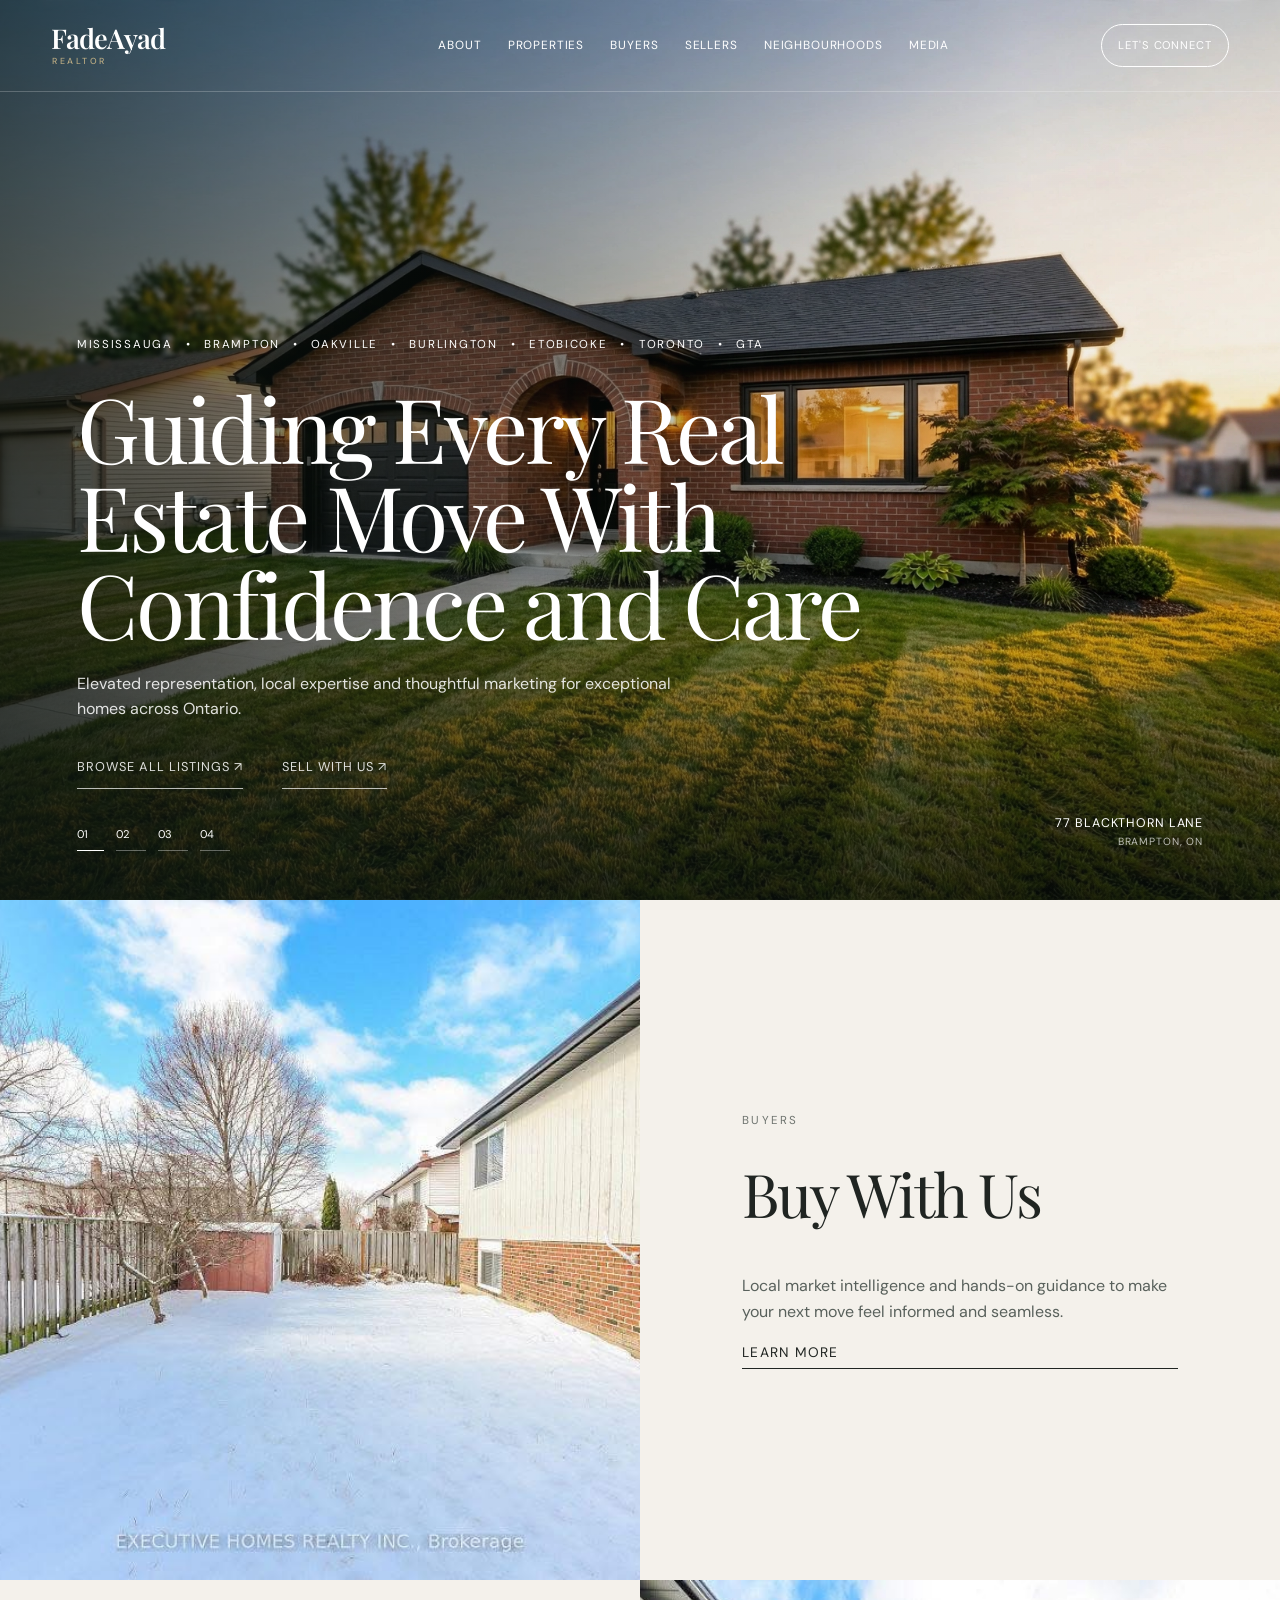
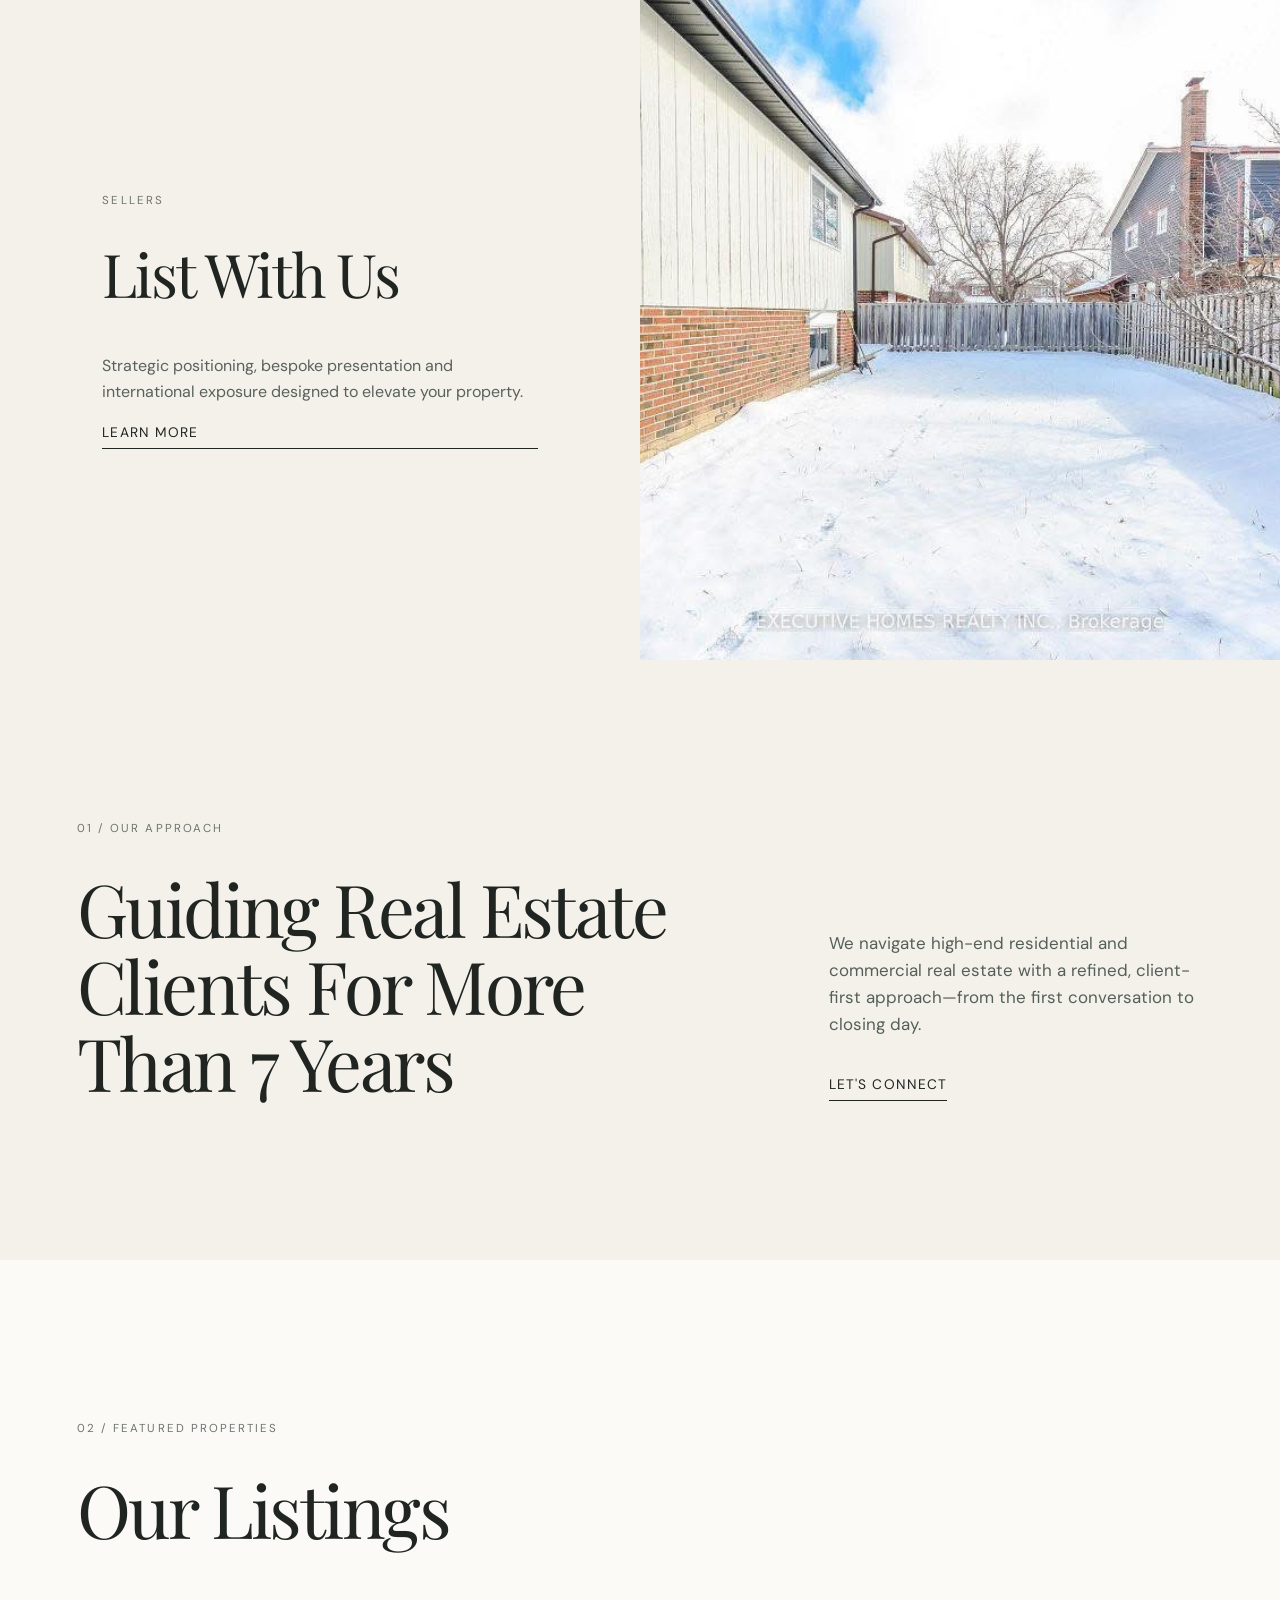
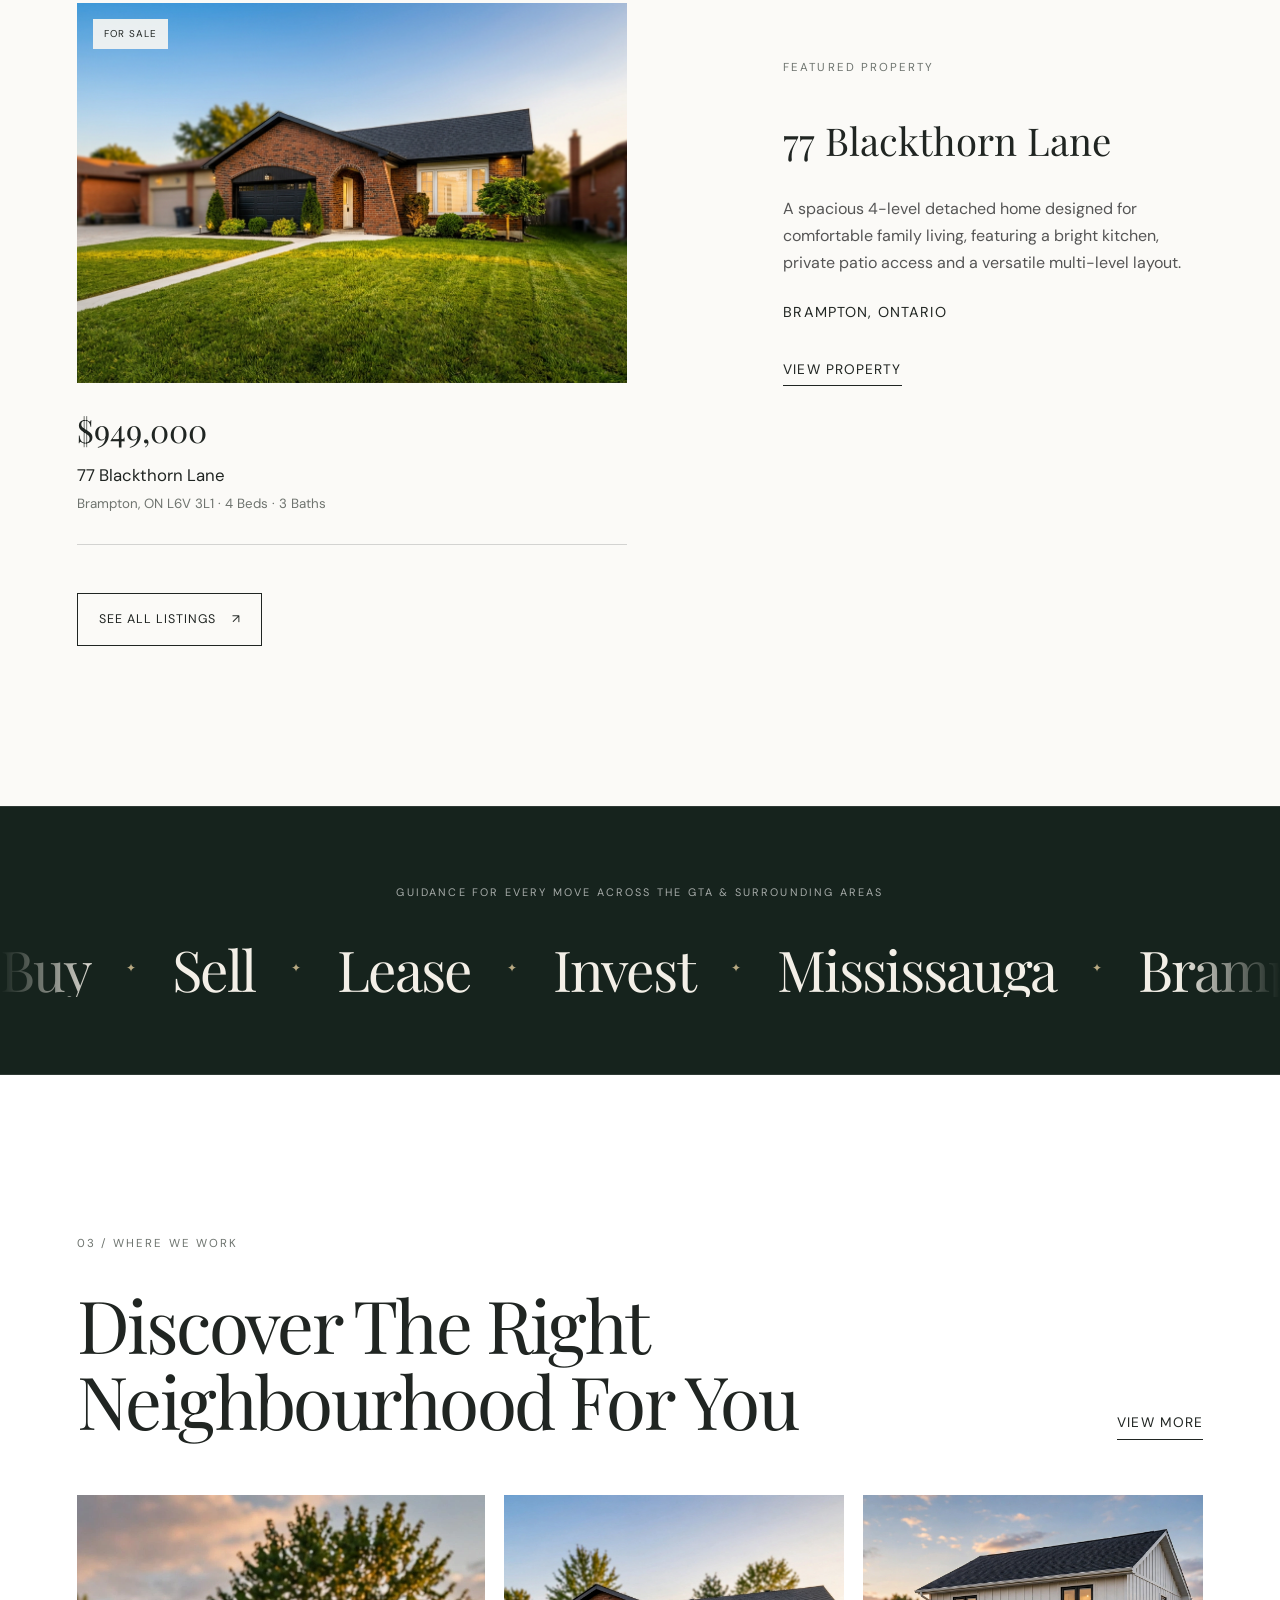
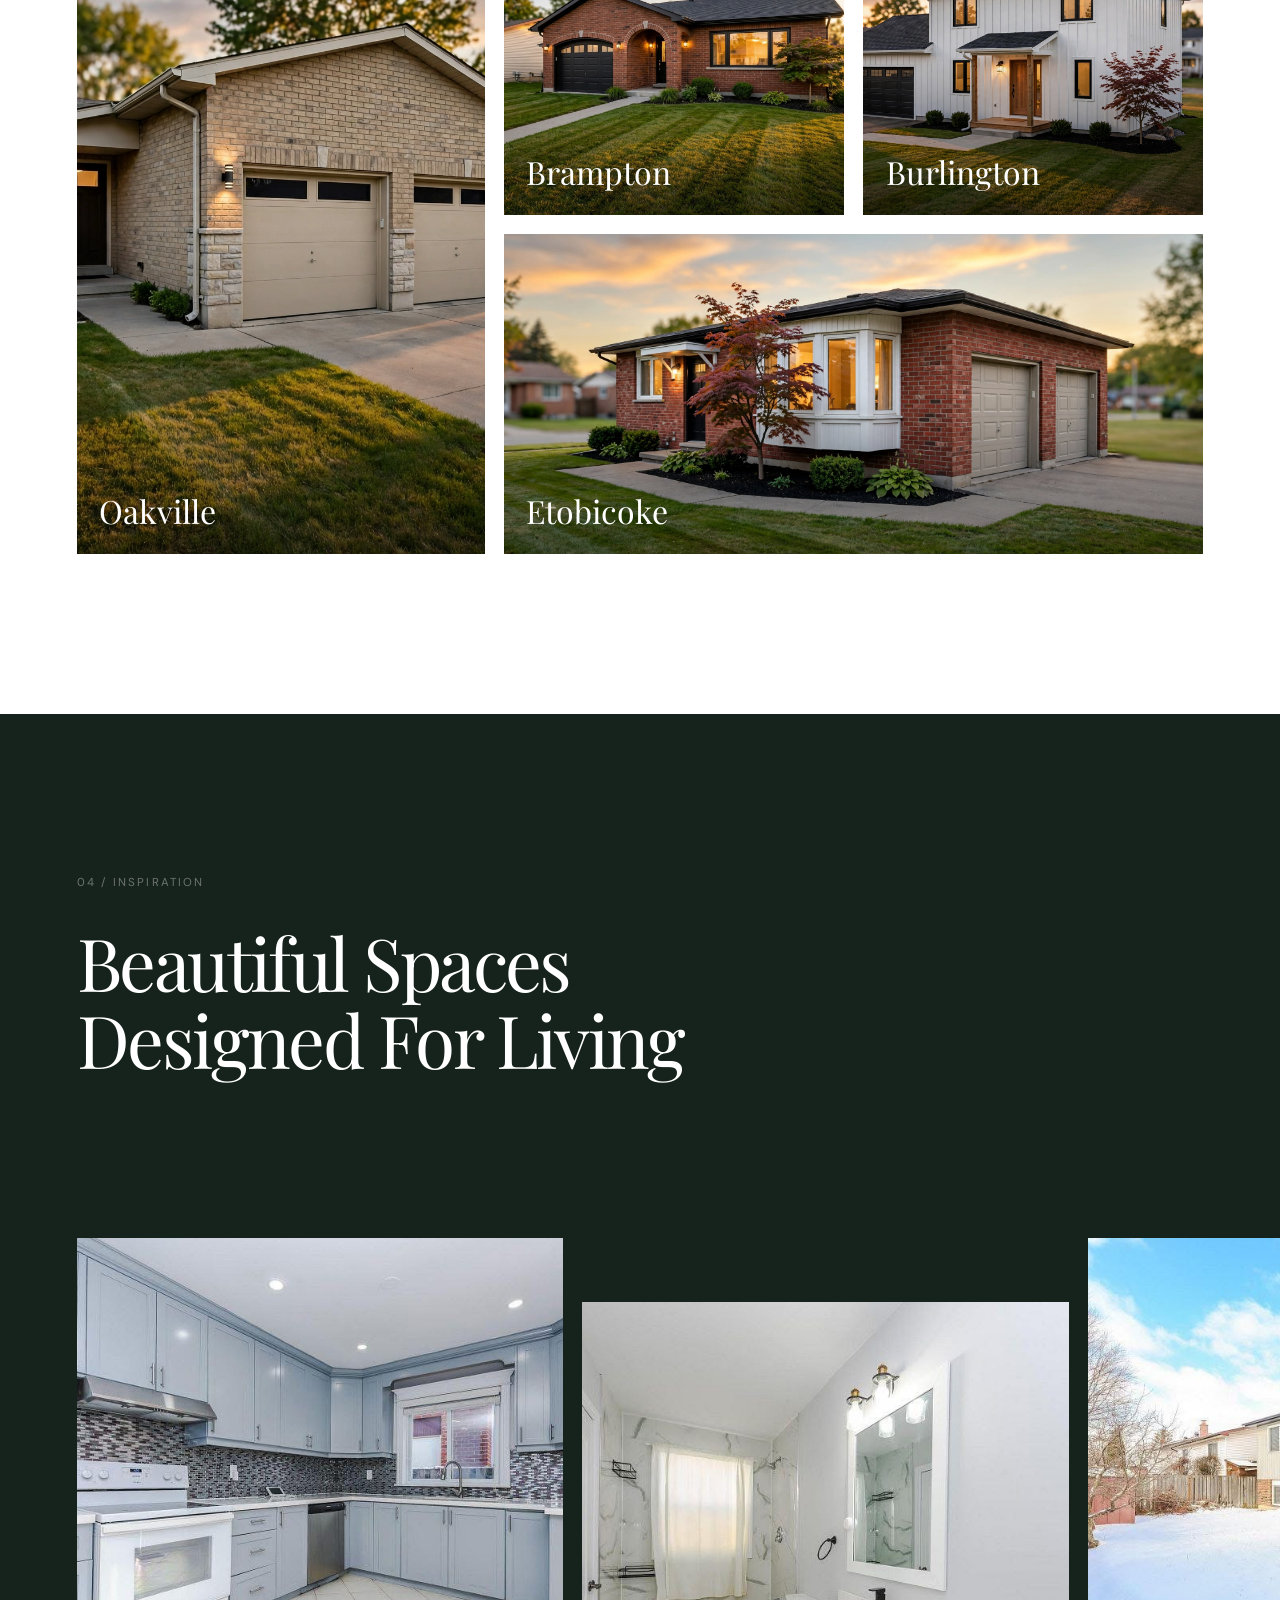
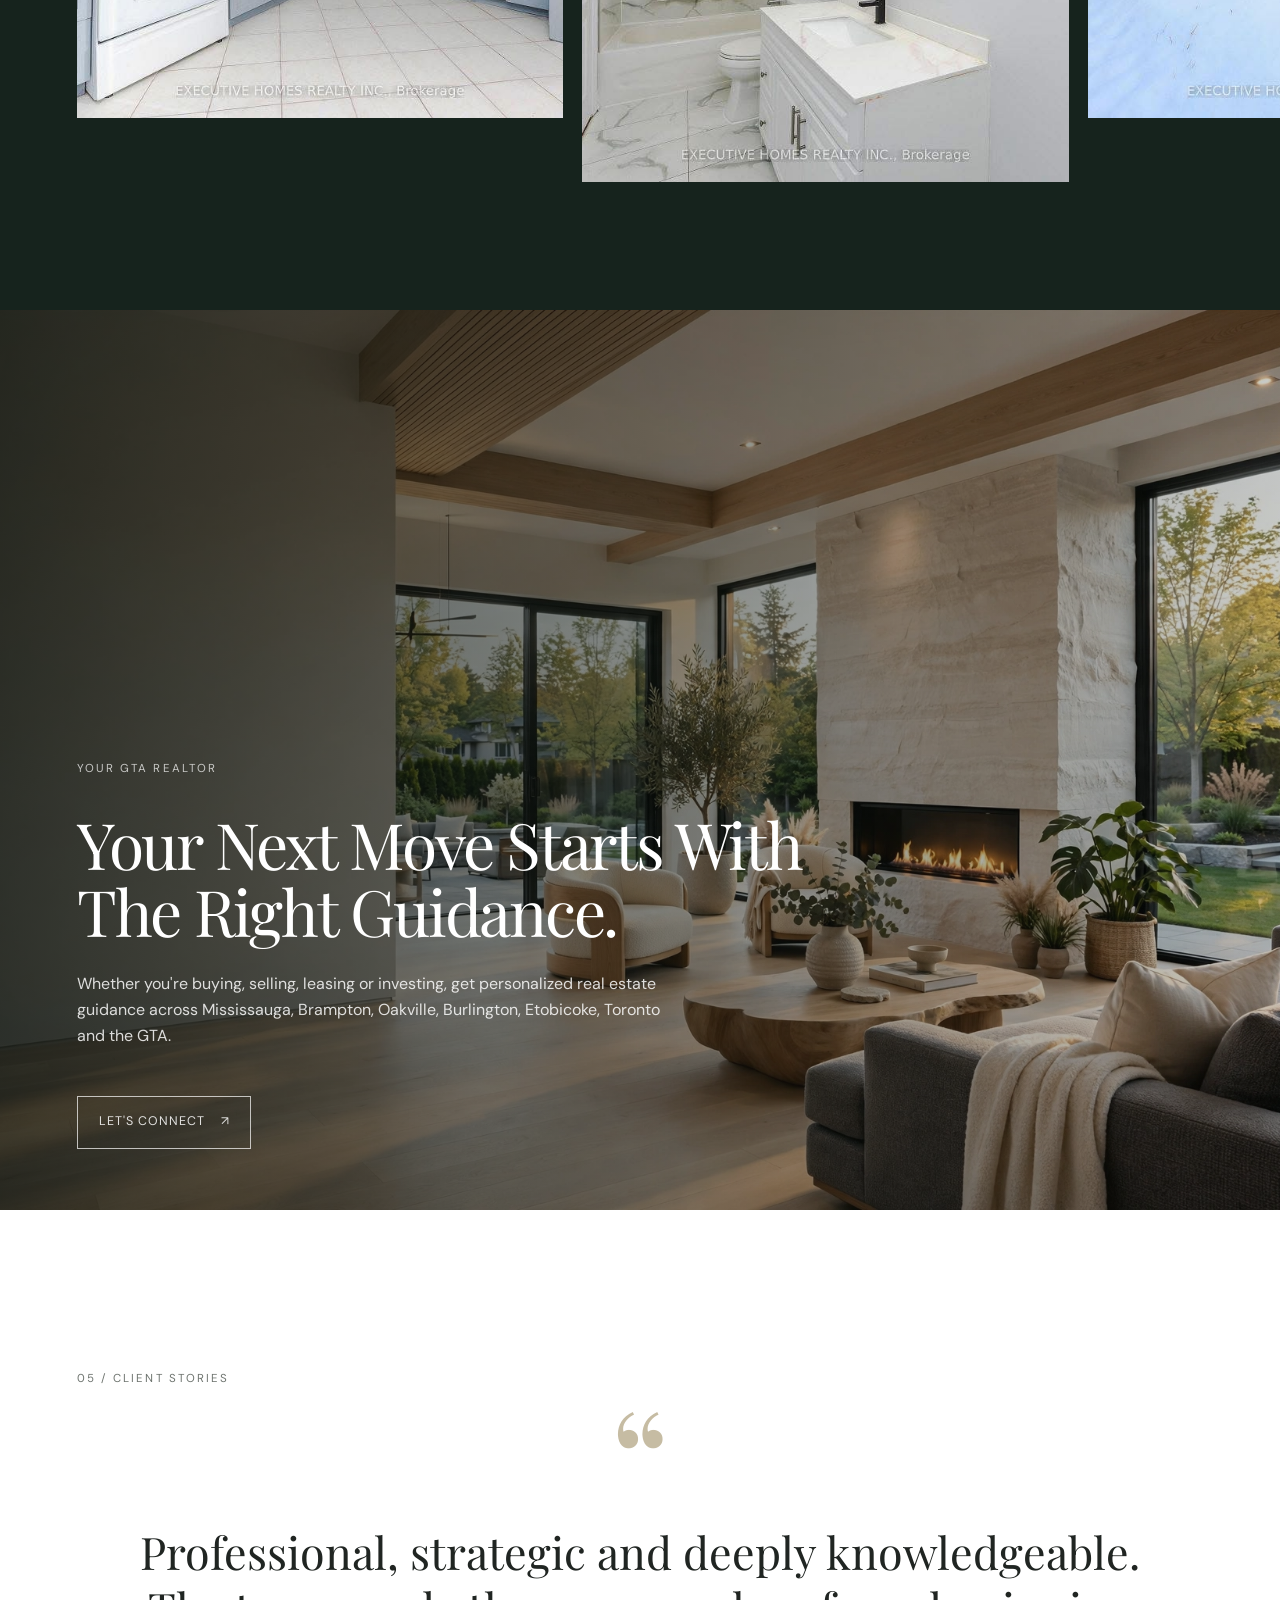
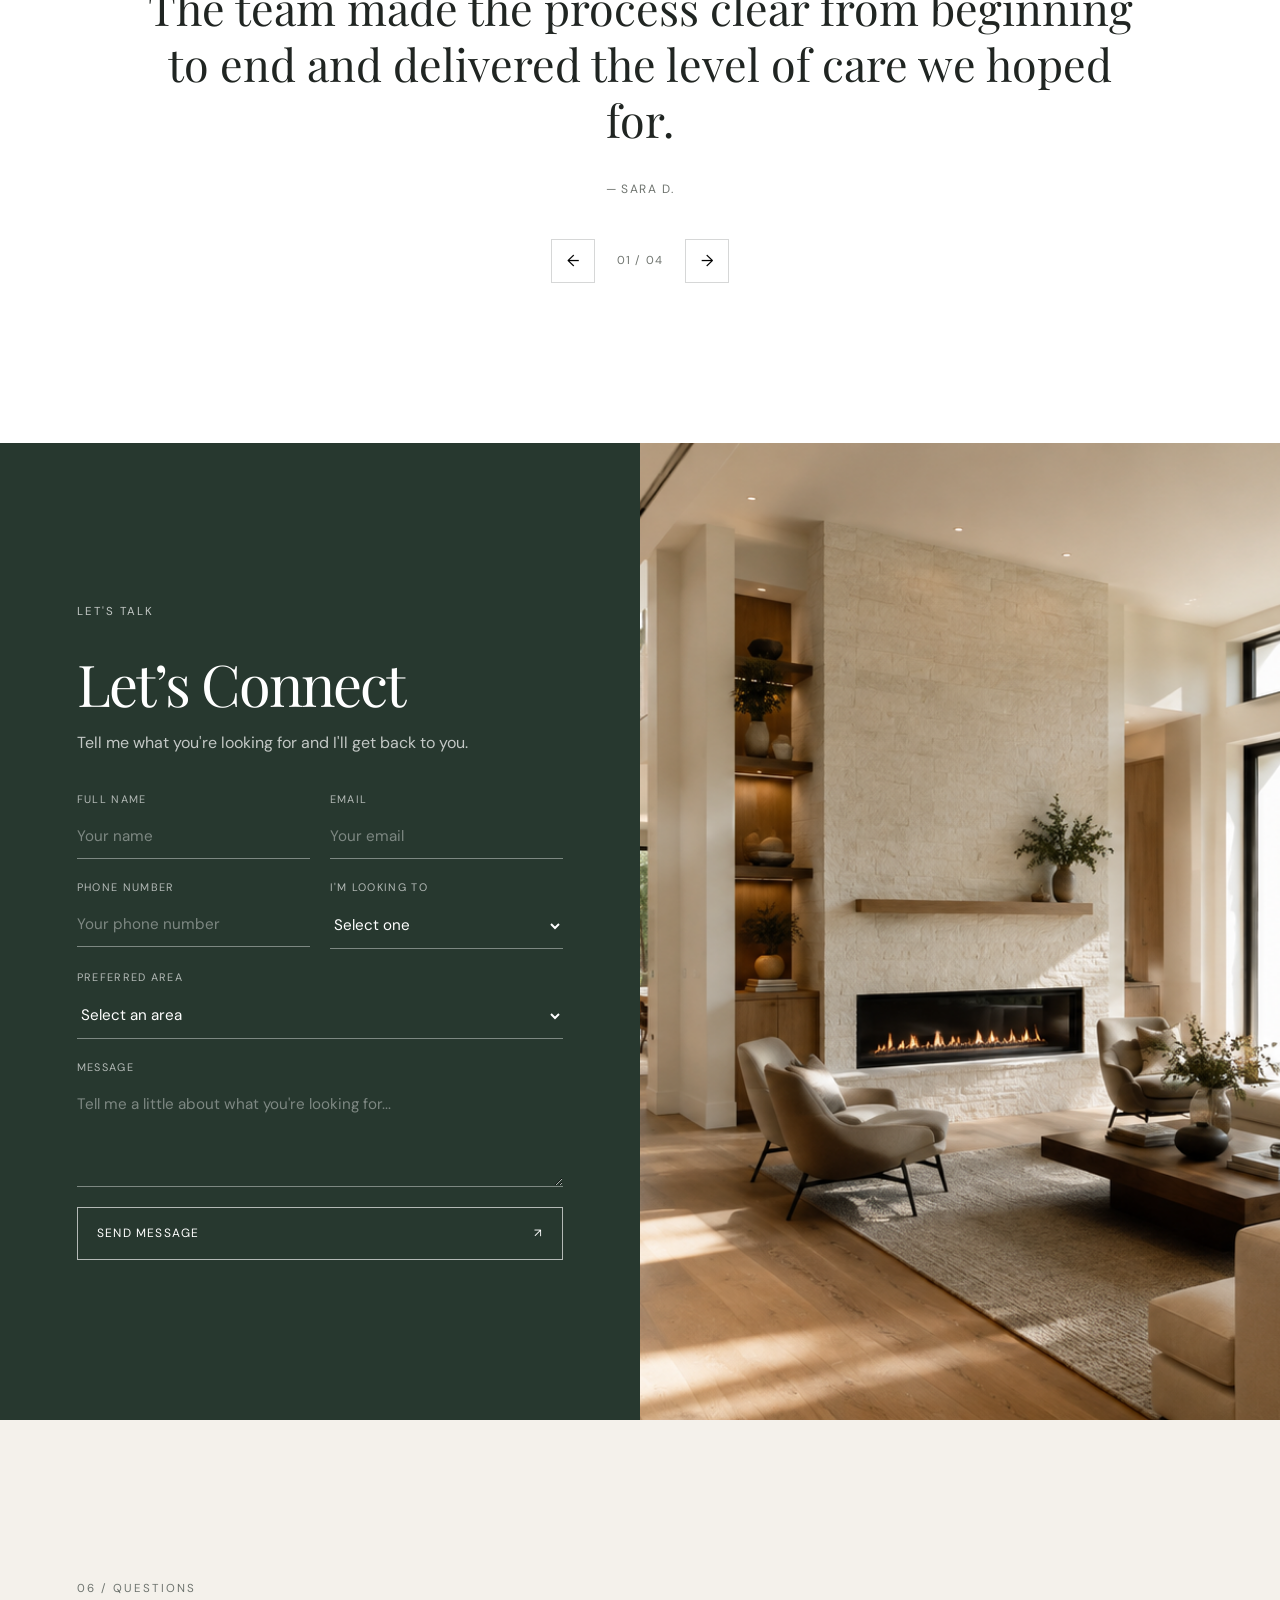
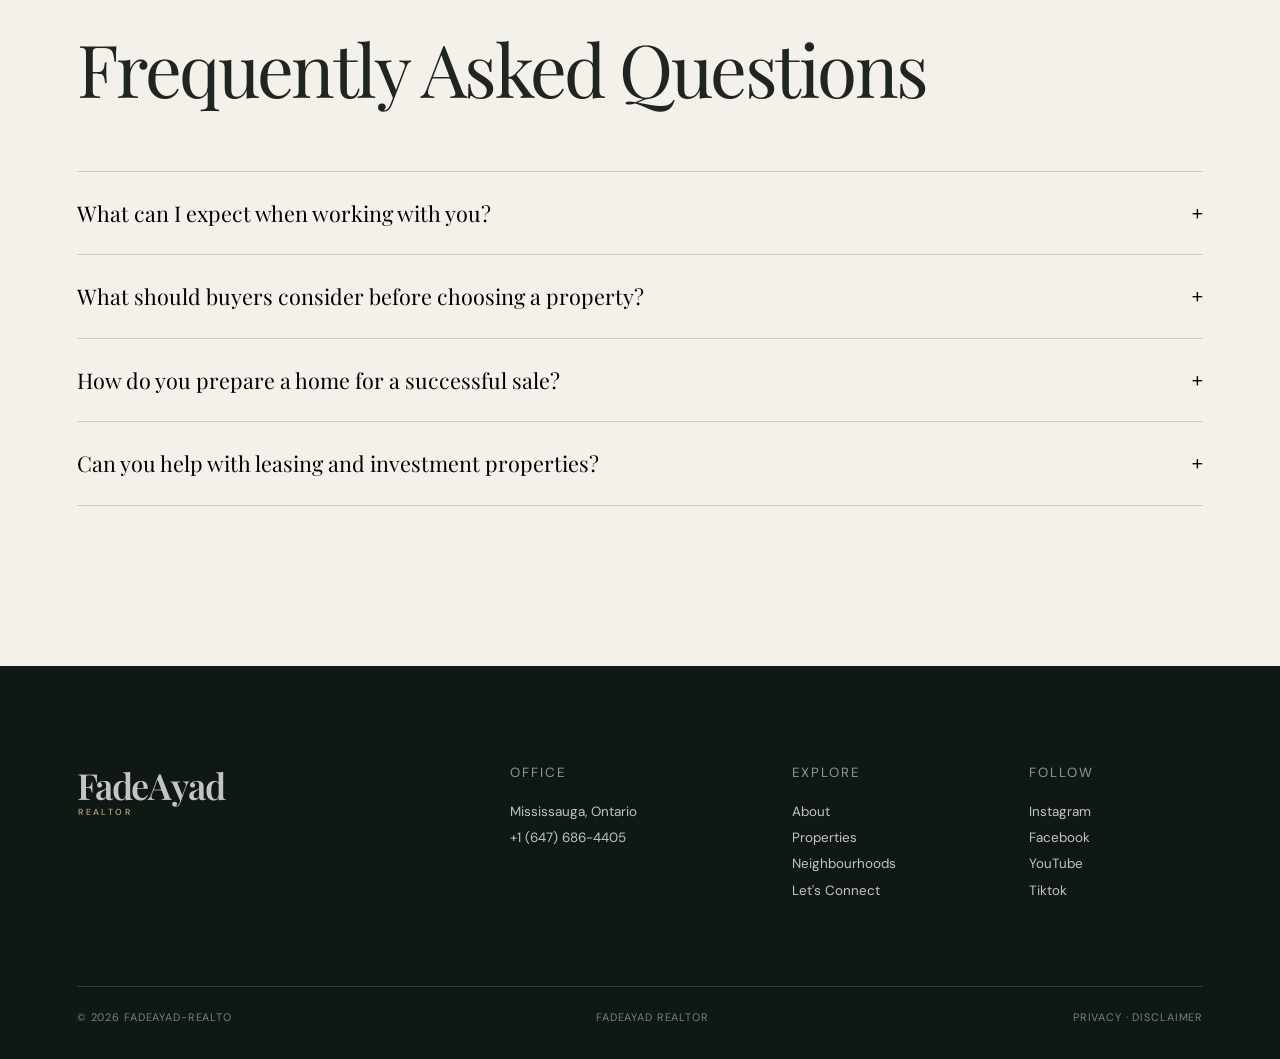
==== commit 6ac6a59a: "Move buyer and seller sections below homepage hero" ====
--- a/index.html
+++ b/index.html
@@ -130,6 +130,37 @@
         ></div>
       </section>
 
+      <section class="service-pair">
+        <article class="service-card" id="buy">
+          <div class="service-image">
+            <img src="assets/images/36.JPG" alt="Buy with us" />
+          </div>
+          <div class="service-copy">
+            <div class="eyebrow">BUYERS</div>
+            <h2 class="display">Buy With Us</h2>
+            <p>
+              Local market intelligence and hands-on guidance to make your next
+              move feel informed and seamless.
+            </p>
+            <a href="#" class="underline-link">Learn More</a>
+          </div>
+        </article>
+        <article class="service-card reverse" id="sell">
+          <div class="service-image">
+            <img src="assets/images/35.JPG" alt="List with us" />
+          </div>
+          <div class="service-copy">
+            <div class="eyebrow">SELLERS</div>
+            <h2 class="display">List With Us</h2>
+            <p>
+              Strategic positioning, bespoke presentation and international
+              exposure designed to elevate your property.
+            </p>
+            <a href="#" class="underline-link">Learn More</a>
+          </div>
+        </article>
+      </section>
+
       <section class="intro-section section-pad" id="about">
         <div class="eyebrow">01 / OUR APPROACH</div>
         <div class="intro-grid">
@@ -298,37 +329,6 @@
         </div>
       </section>
 
-      <section class="service-pair">
-        <article class="service-card" id="buy">
-          <div class="service-image">
-            <img src="assets/images/36.JPG" alt="Buy with us" />
-          </div>
-          <div class="service-copy">
-            <div class="eyebrow">BUYERS</div>
-            <h2 class="display">Buy With Us</h2>
-            <p>
-              Local market intelligence and hands-on guidance to make your next
-              move feel informed and seamless.
-            </p>
-            <a href="#" class="underline-link">Learn More</a>
-          </div>
-        </article>
-        <article class="service-card reverse" id="sell">
-          <div class="service-image">
-            <img src="assets/images/35.JPG" alt="List with us" />
-          </div>
-          <div class="service-copy">
-            <div class="eyebrow">SELLERS</div>
-            <h2 class="display">List With Us</h2>
-            <p>
-              Strategic positioning, bespoke presentation and international
-              exposure designed to elevate your property.
-            </p>
-            <a href="#" class="underline-link">Learn More</a>
-          </div>
-        </article>
-      </section>
-
       <section class="commercial" id="commercial">
         <img
           src="assets/images/39.png"
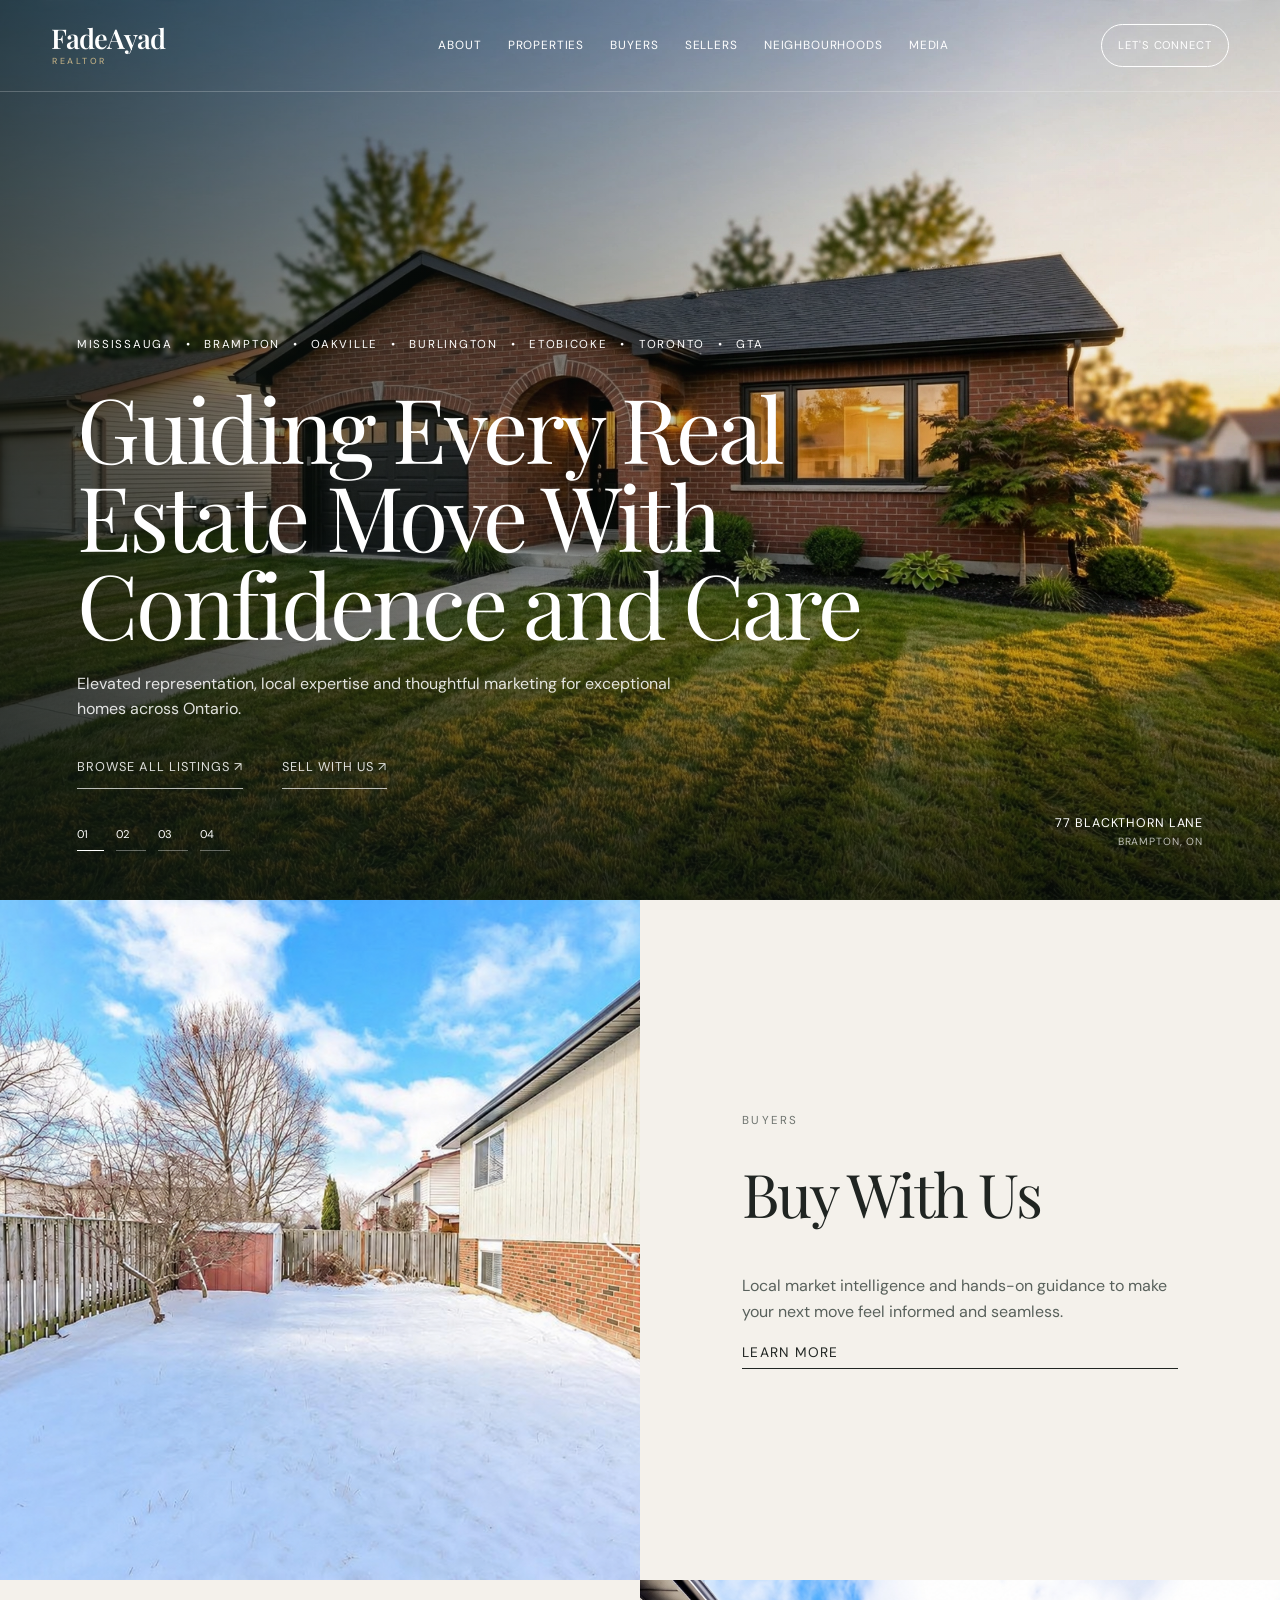
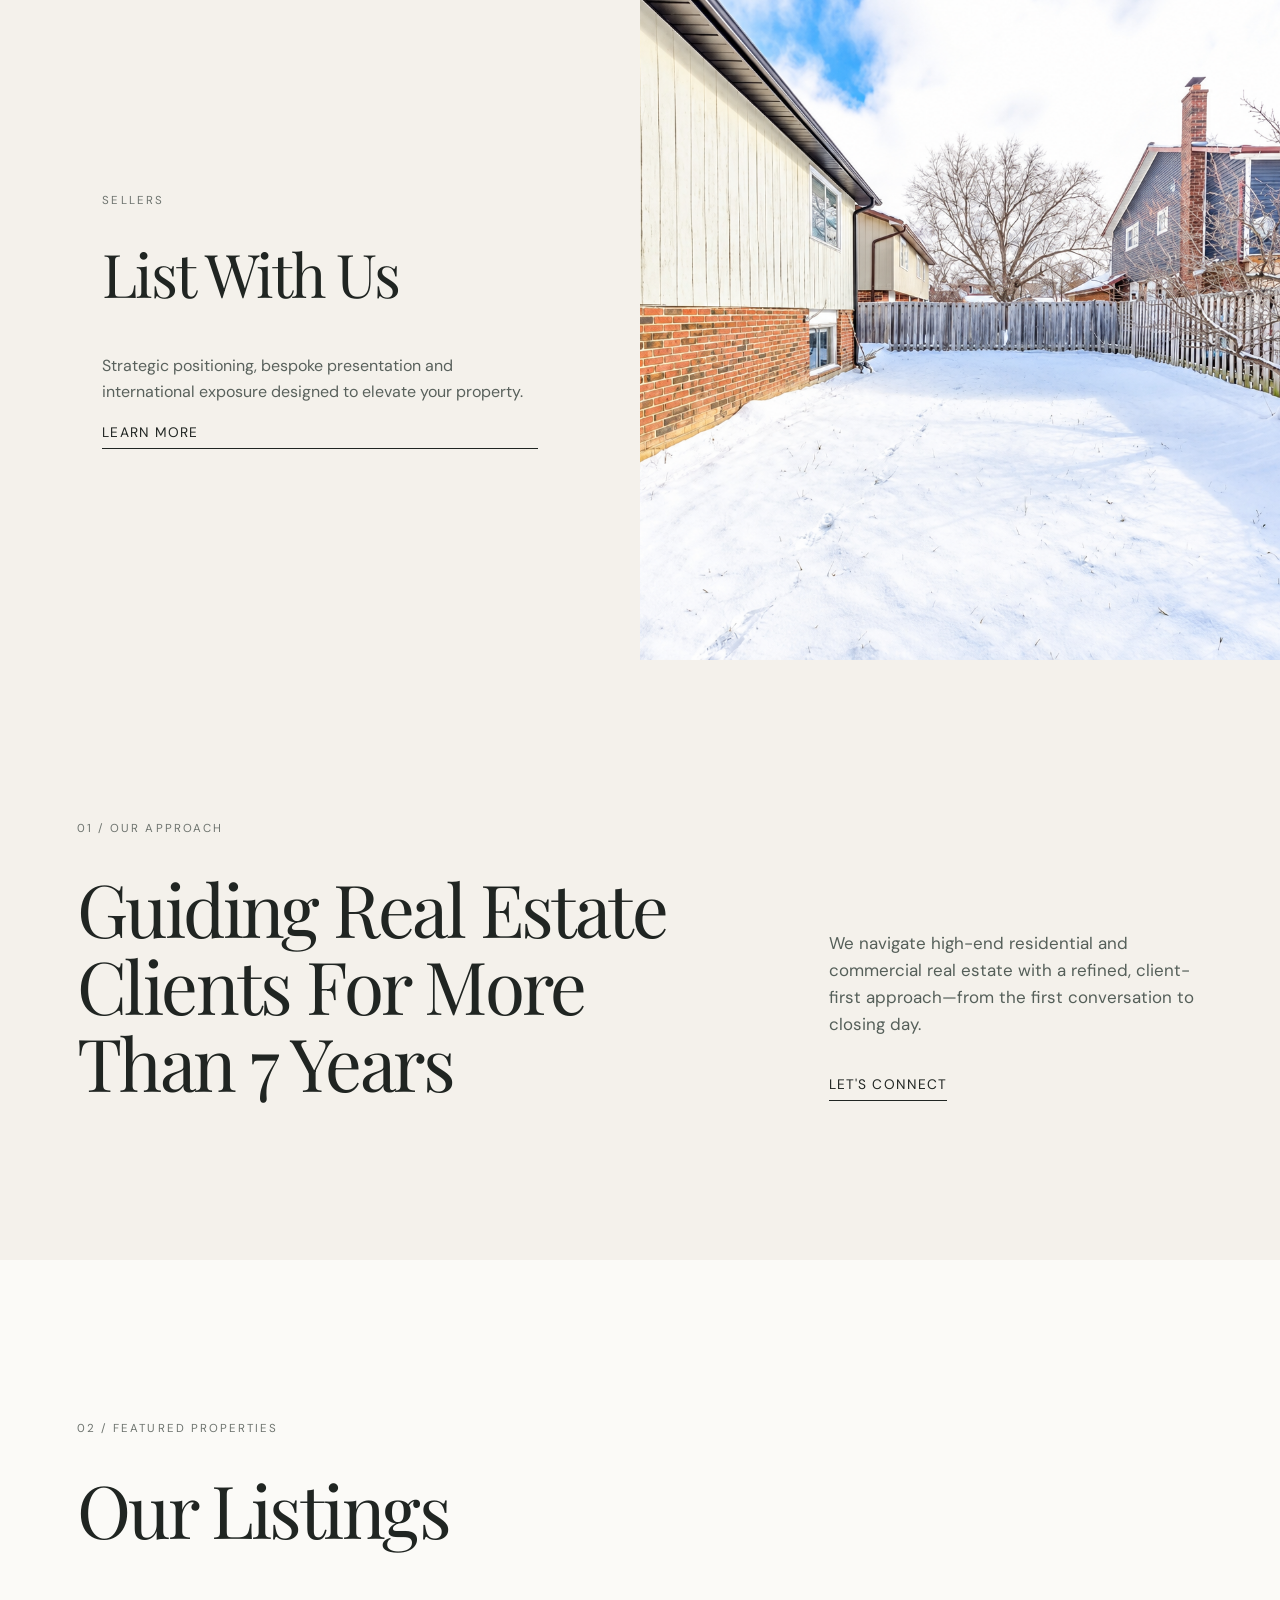
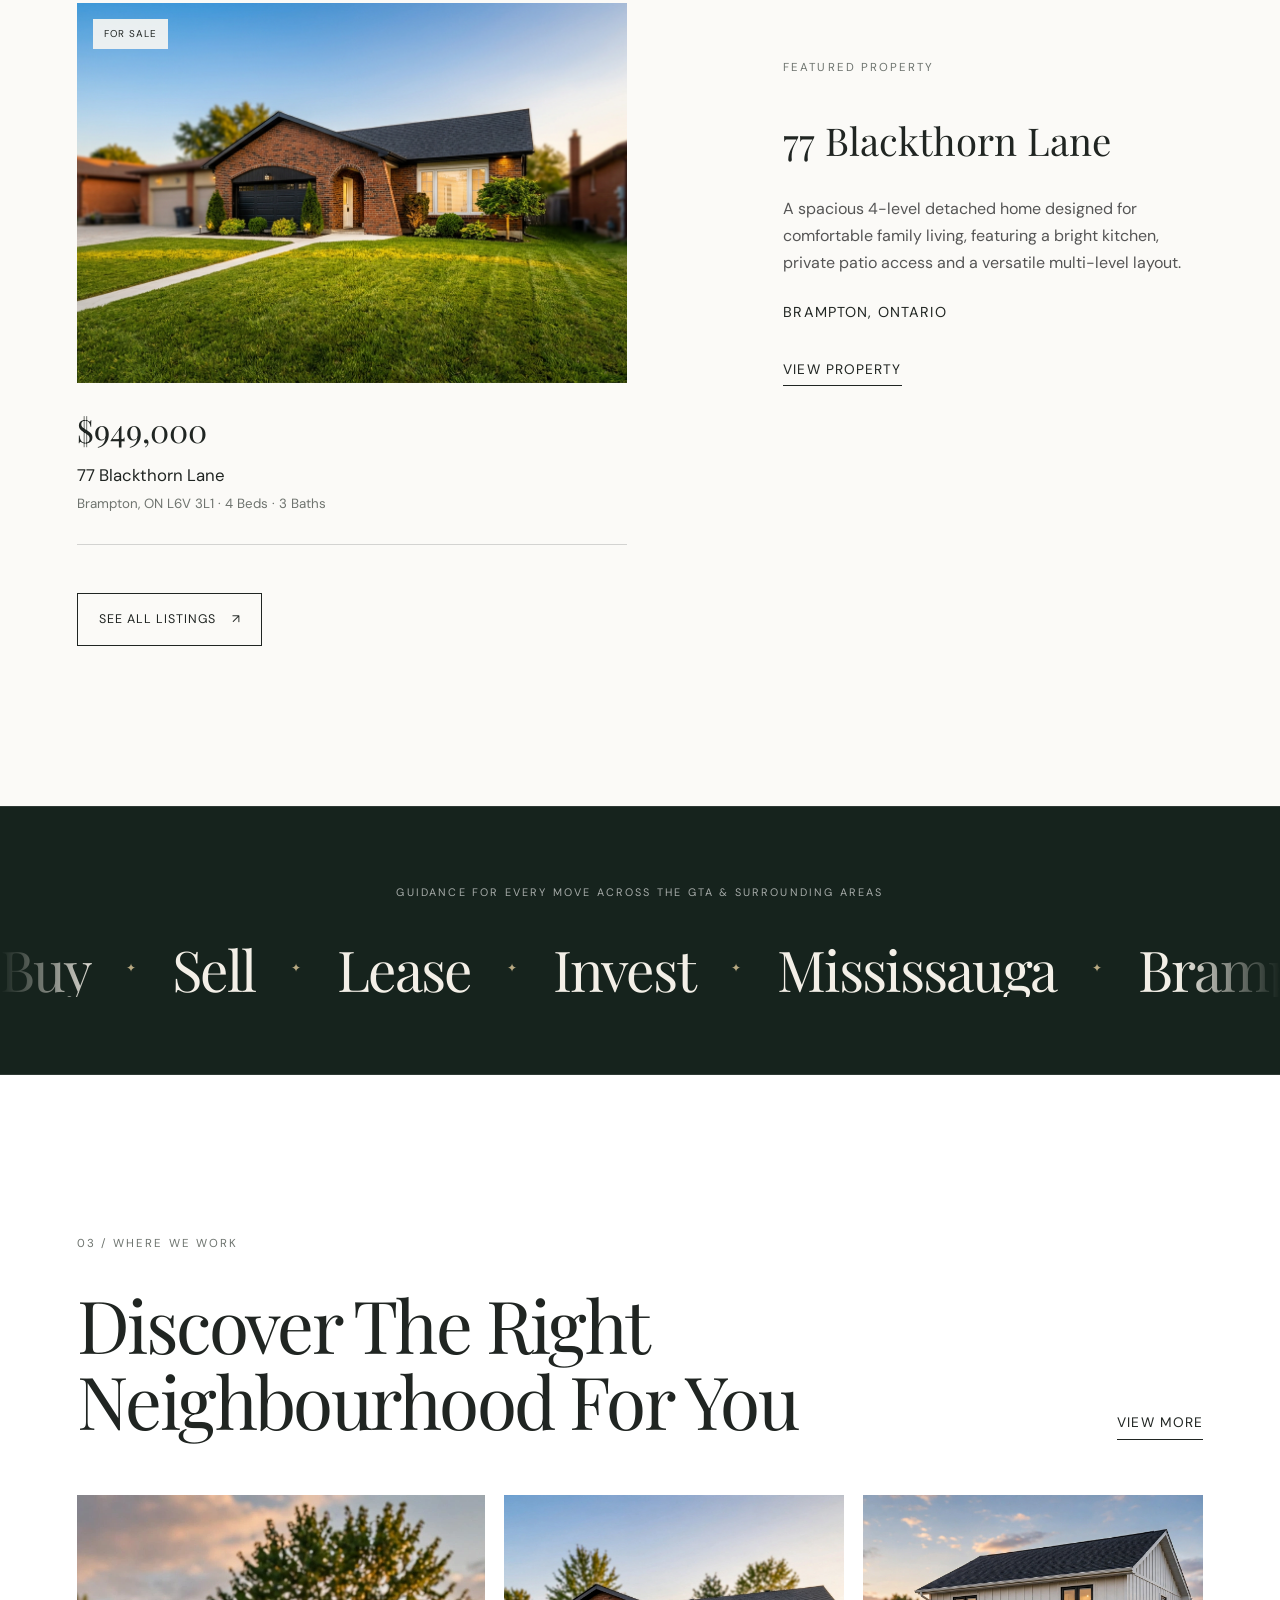
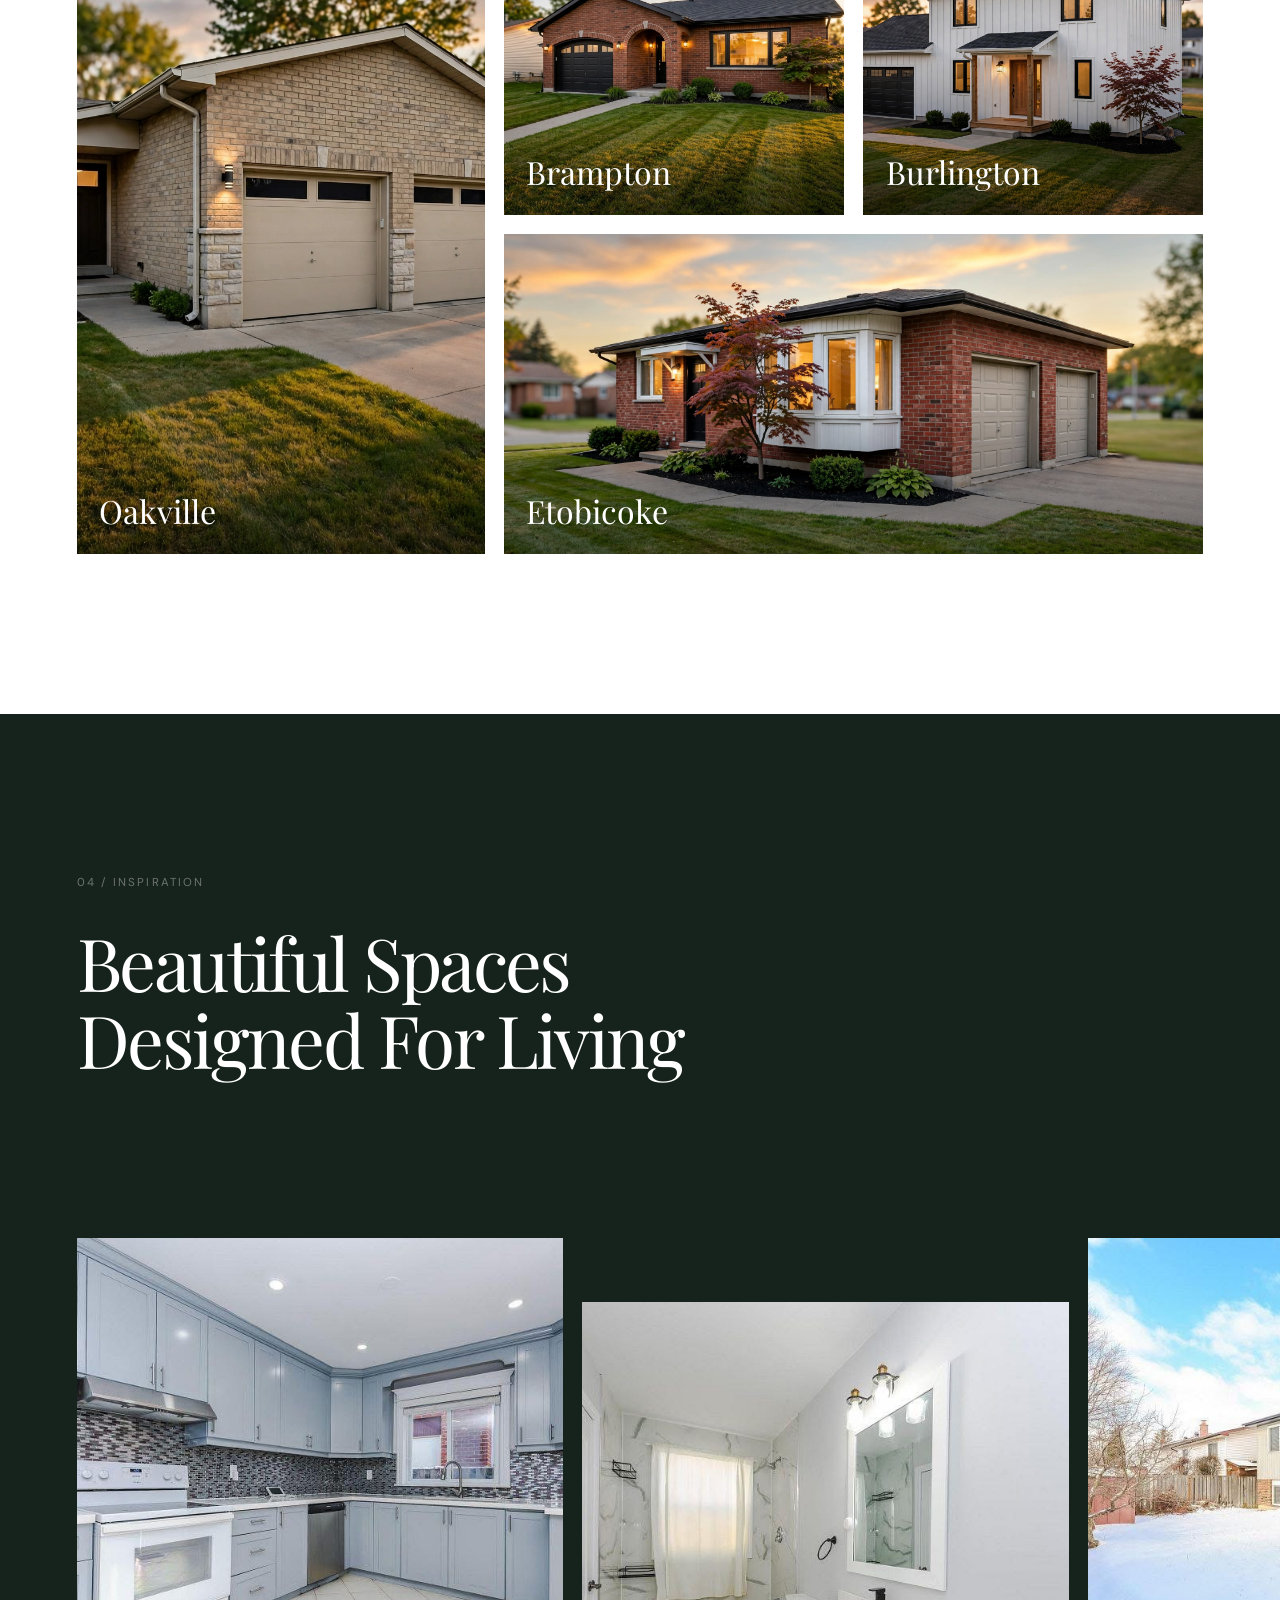
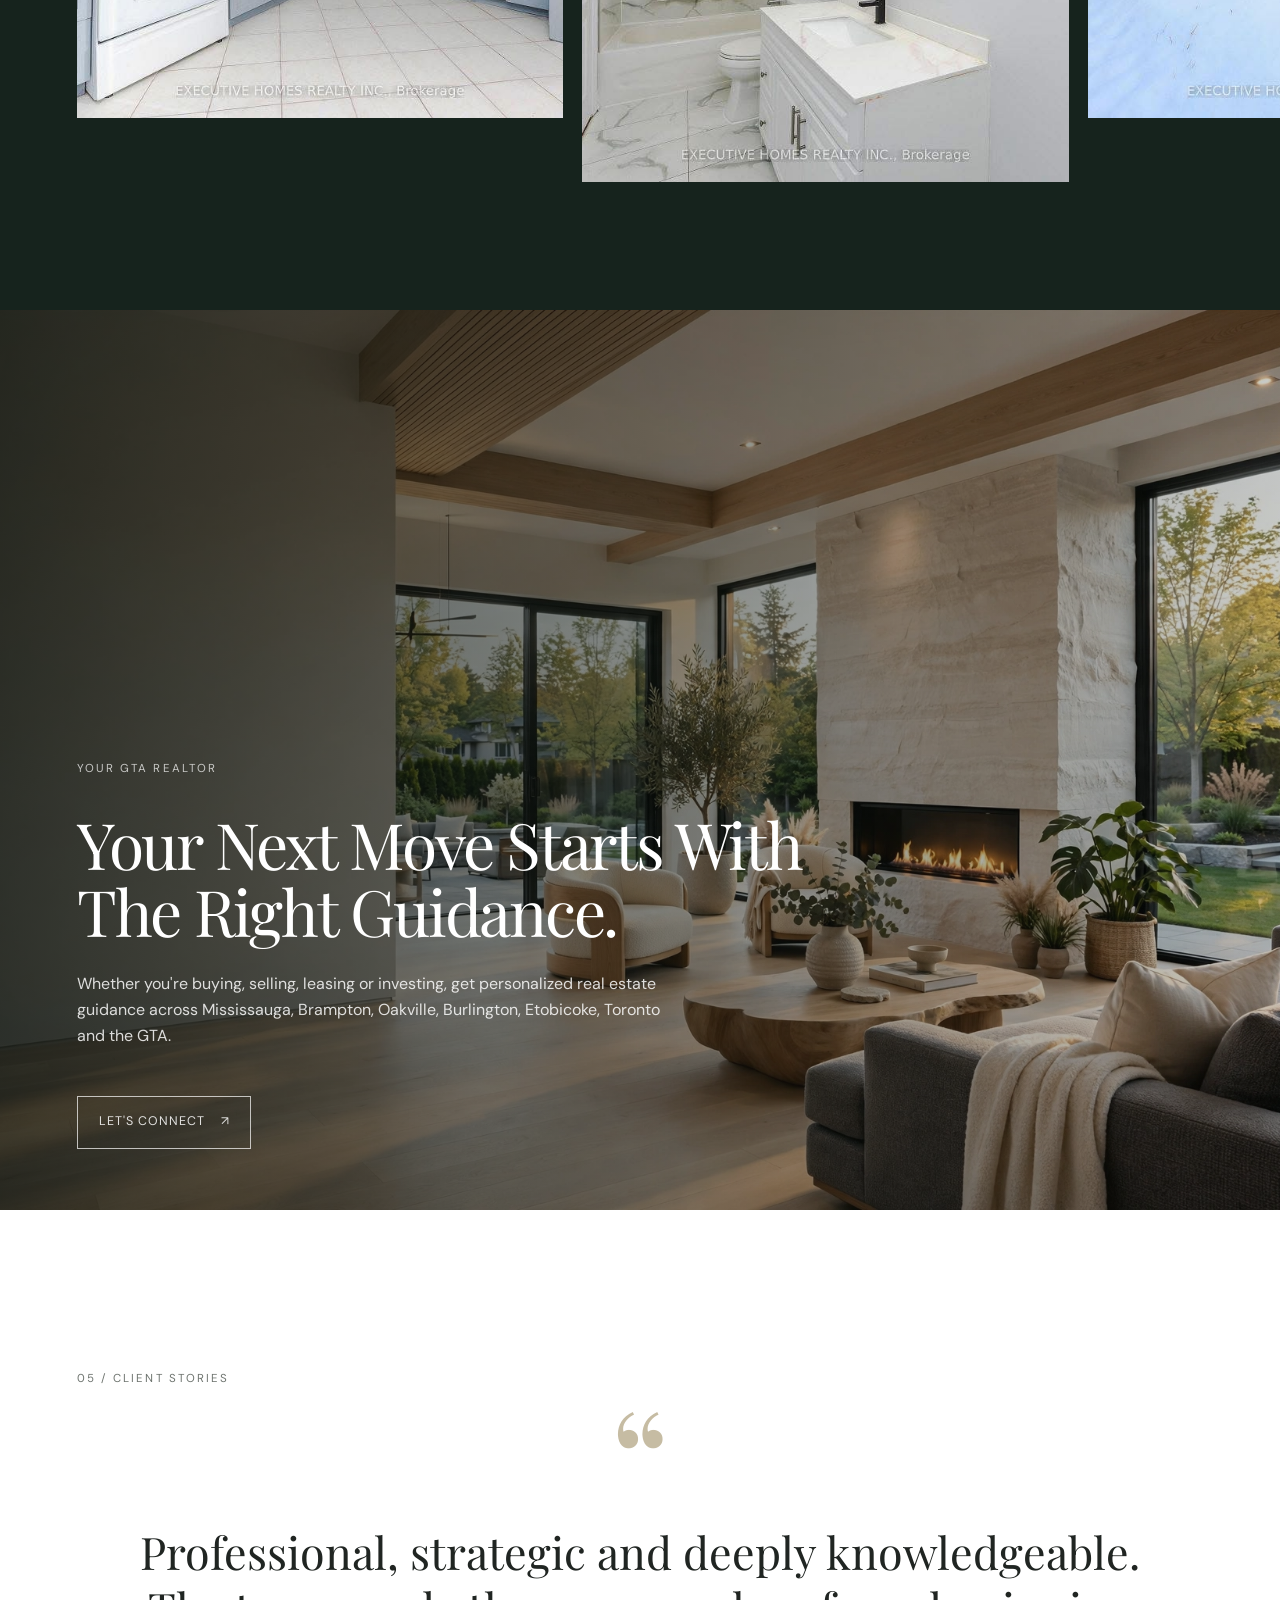
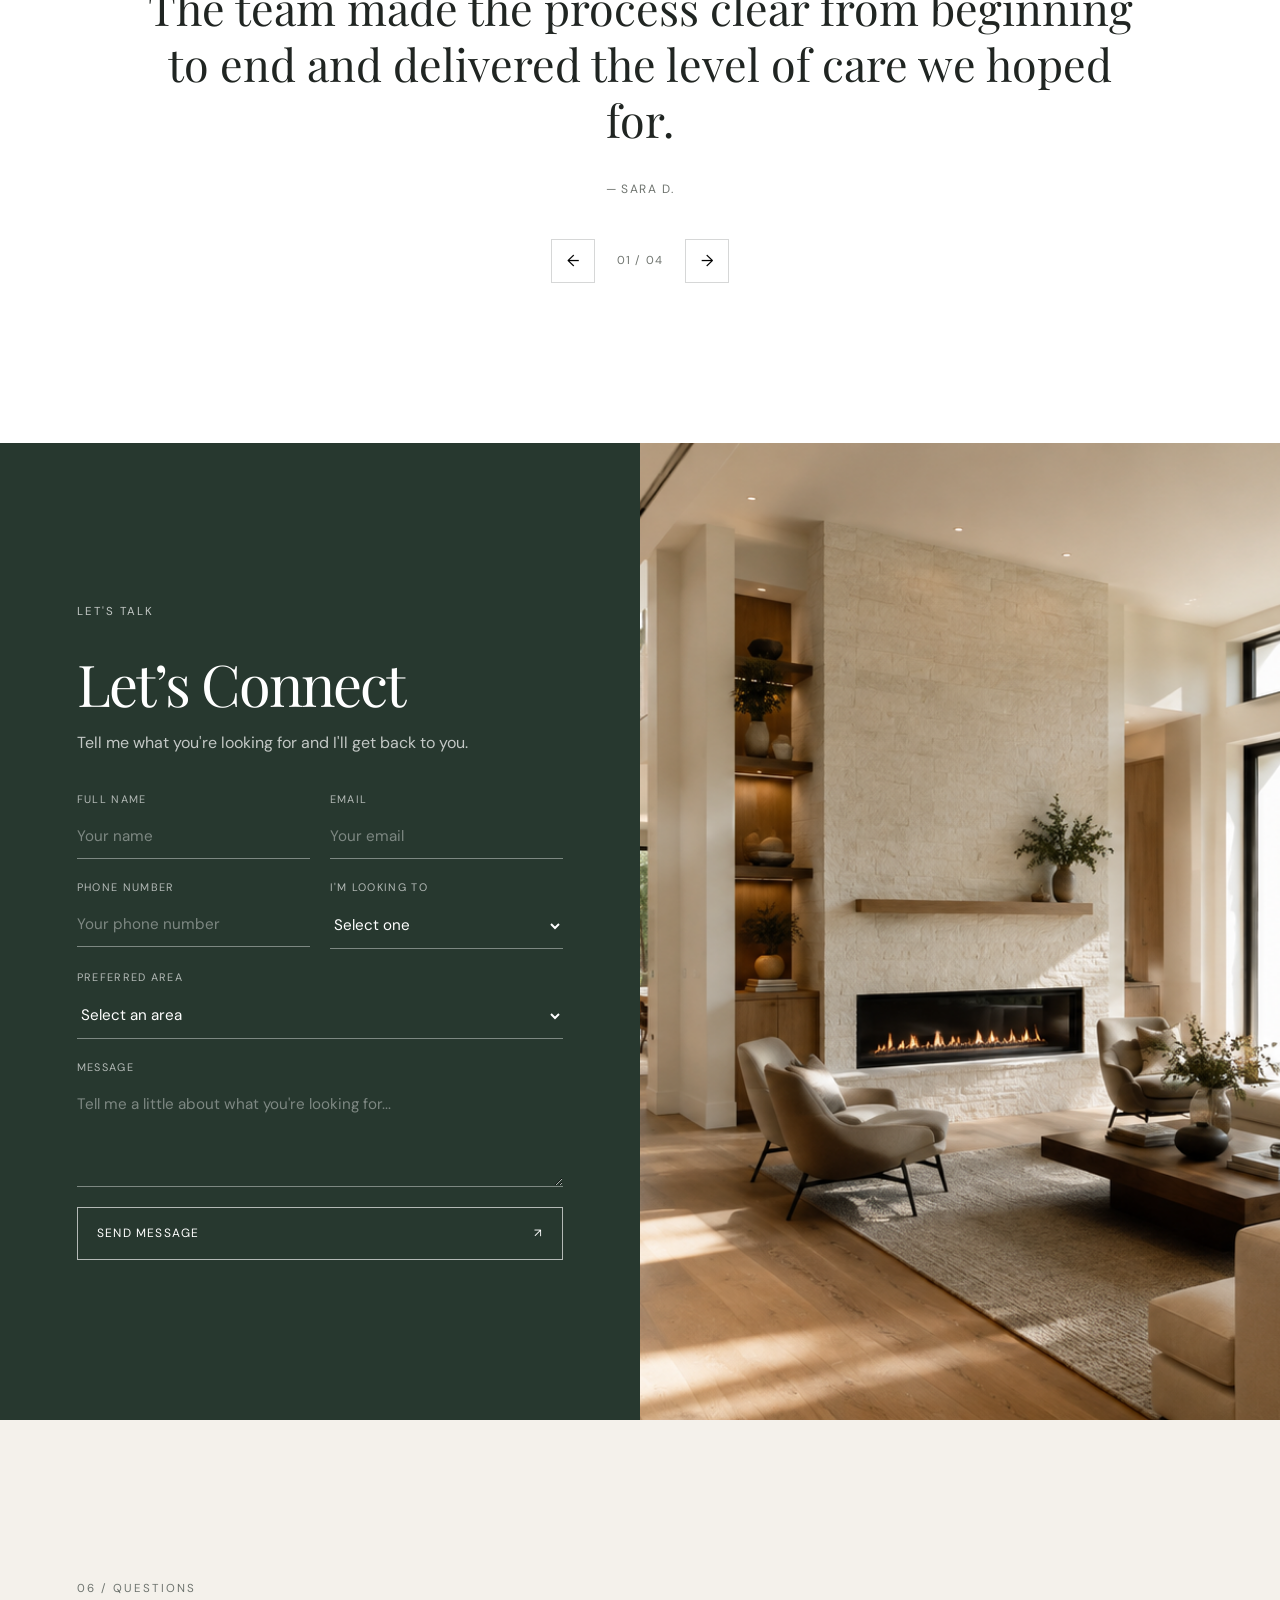
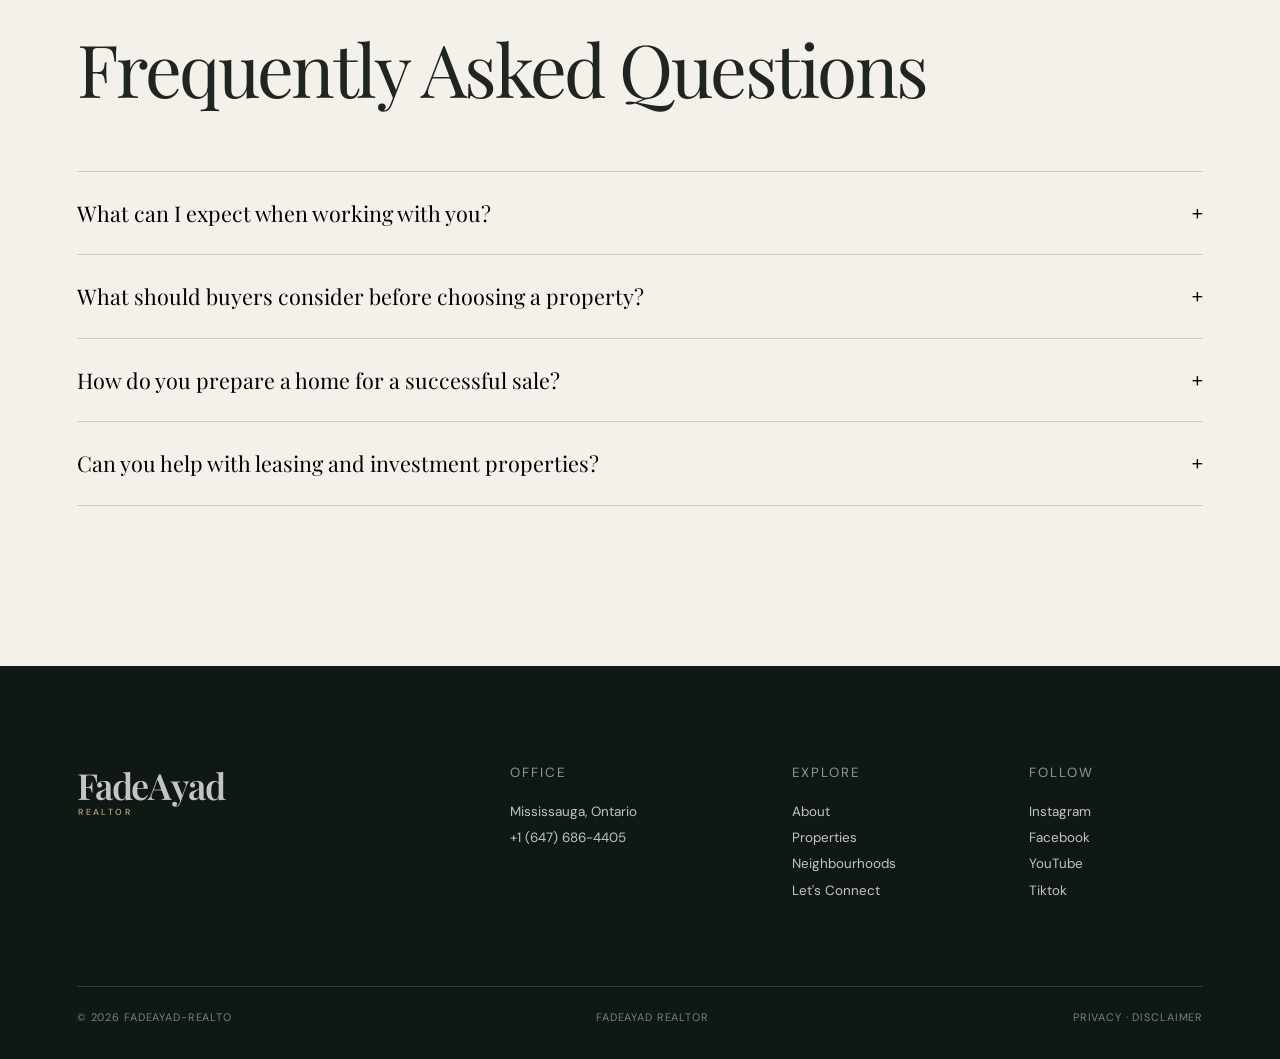
==== commit 82b03a3e: "Update links to contact section and enhance scroll behavior in CSS" ====
--- a/index.html
+++ b/index.html
@@ -142,7 +142,7 @@
               Local market intelligence and hands-on guidance to make your next
               move feel informed and seamless.
             </p>
-            <a href="#" class="underline-link">Learn More</a>
+            <a href="#contact" class="underline-link">Learn More</a>
           </div>
         </article>
         <article class="service-card reverse" id="sell">
@@ -156,7 +156,7 @@
               Strategic positioning, bespoke presentation and international
               exposure designed to elevate your property.
             </p>
-            <a href="#" class="underline-link">Learn More</a>
+            <a href="#contact" class="underline-link">Learn More</a>
           </div>
         </article>
       </section>
--- a/styles.css
+++ b/styles.css
@@ -14,8 +14,10 @@
 * {
   box-sizing: border-box;
 }
-html {
-  scroll-behavior: smooth;
+@media (prefers-reduced-motion: no-preference) {
+  html {
+    scroll-behavior: smooth;
+  }
 }
 body {
   margin: 0;
@@ -912,6 +914,7 @@
   color: var(--muted);
 }
 .connect-section {
+  scroll-margin-top: 92px;
   display: grid;
   grid-template-columns: 1fr 1fr;
   background: var(--forest);
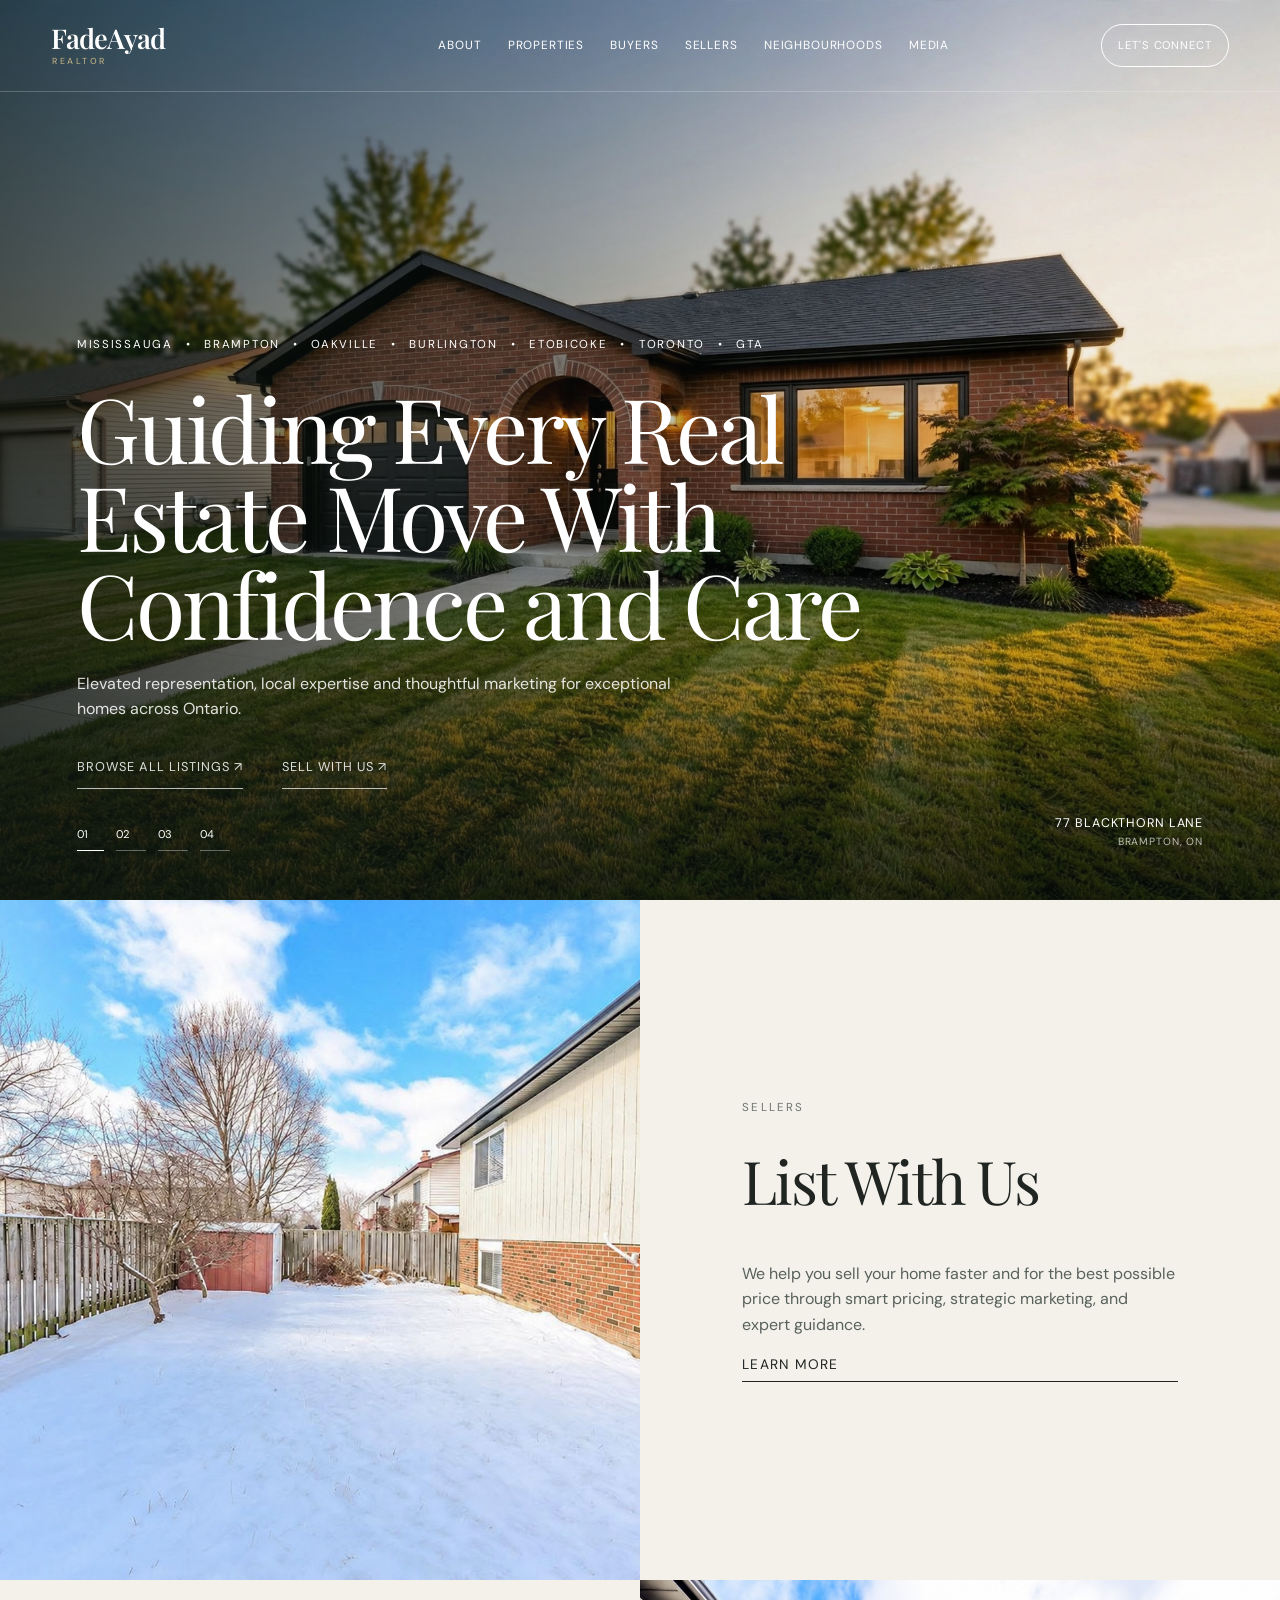
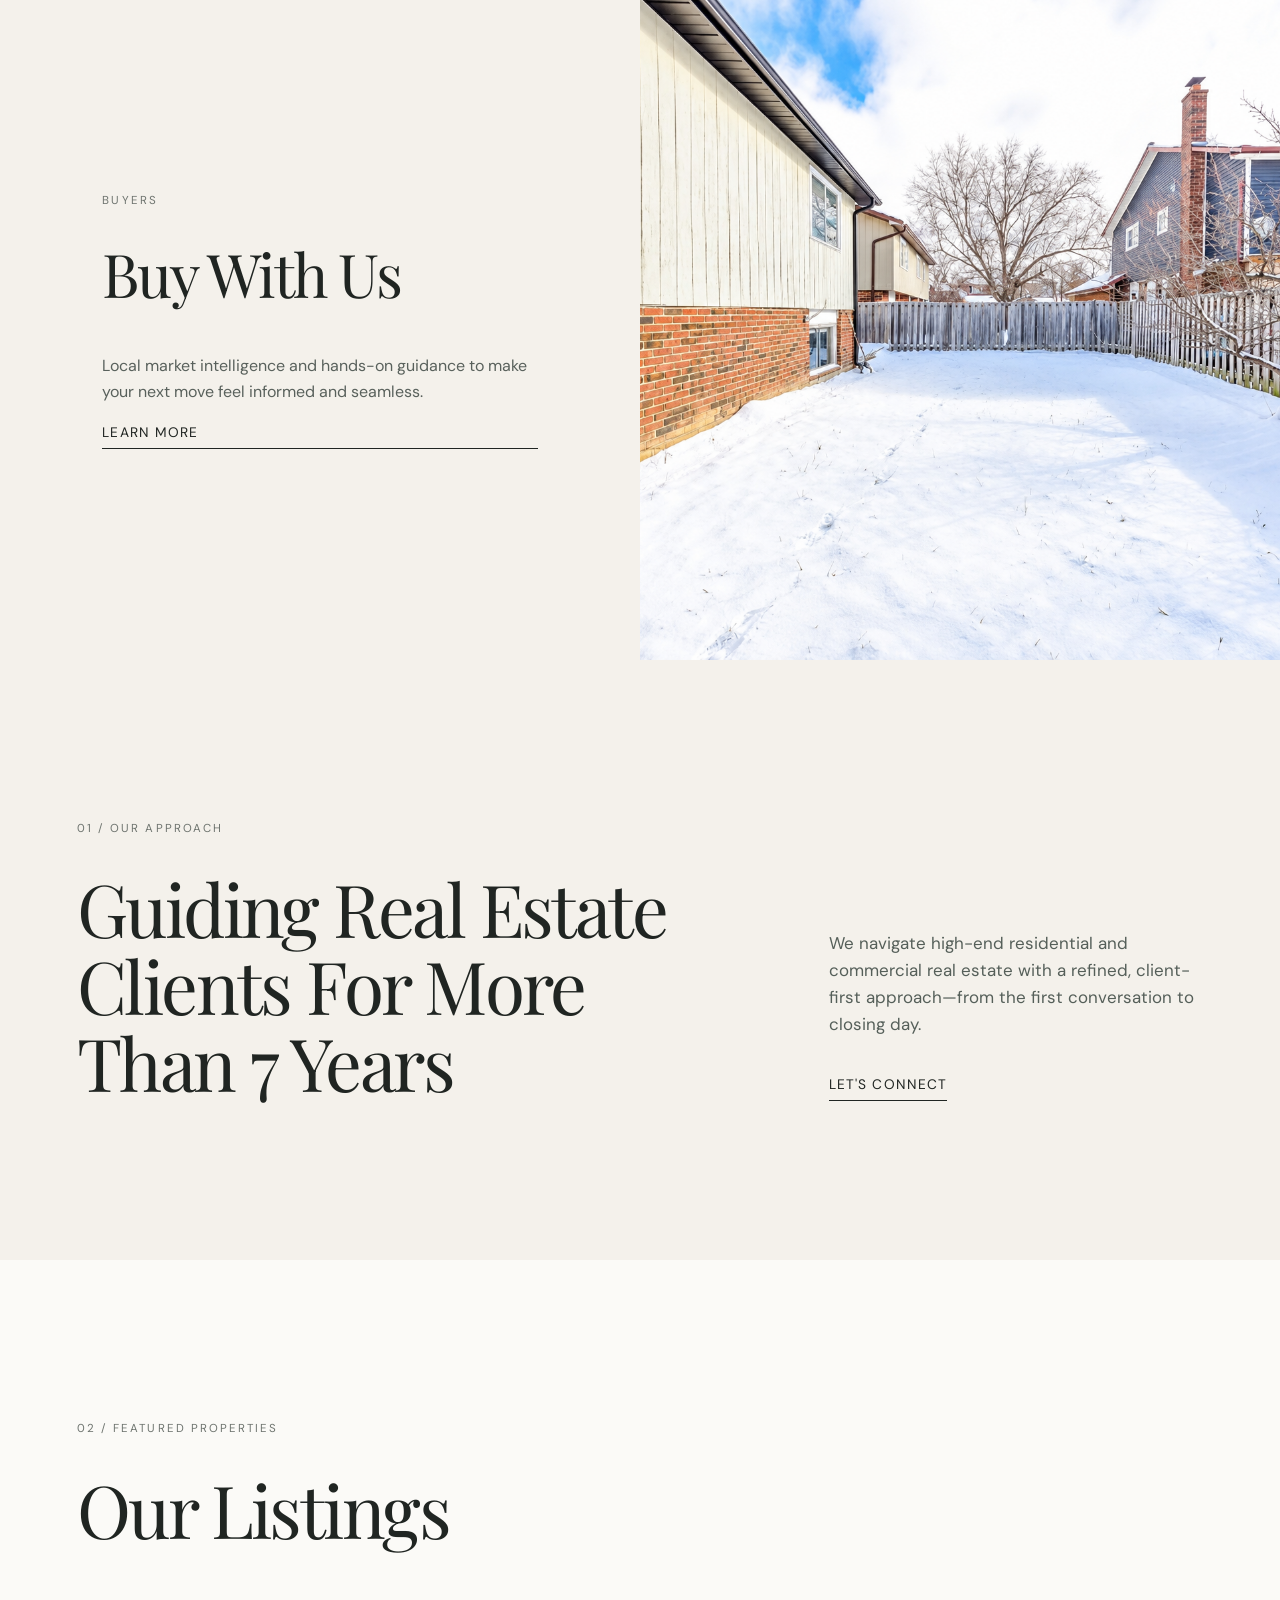
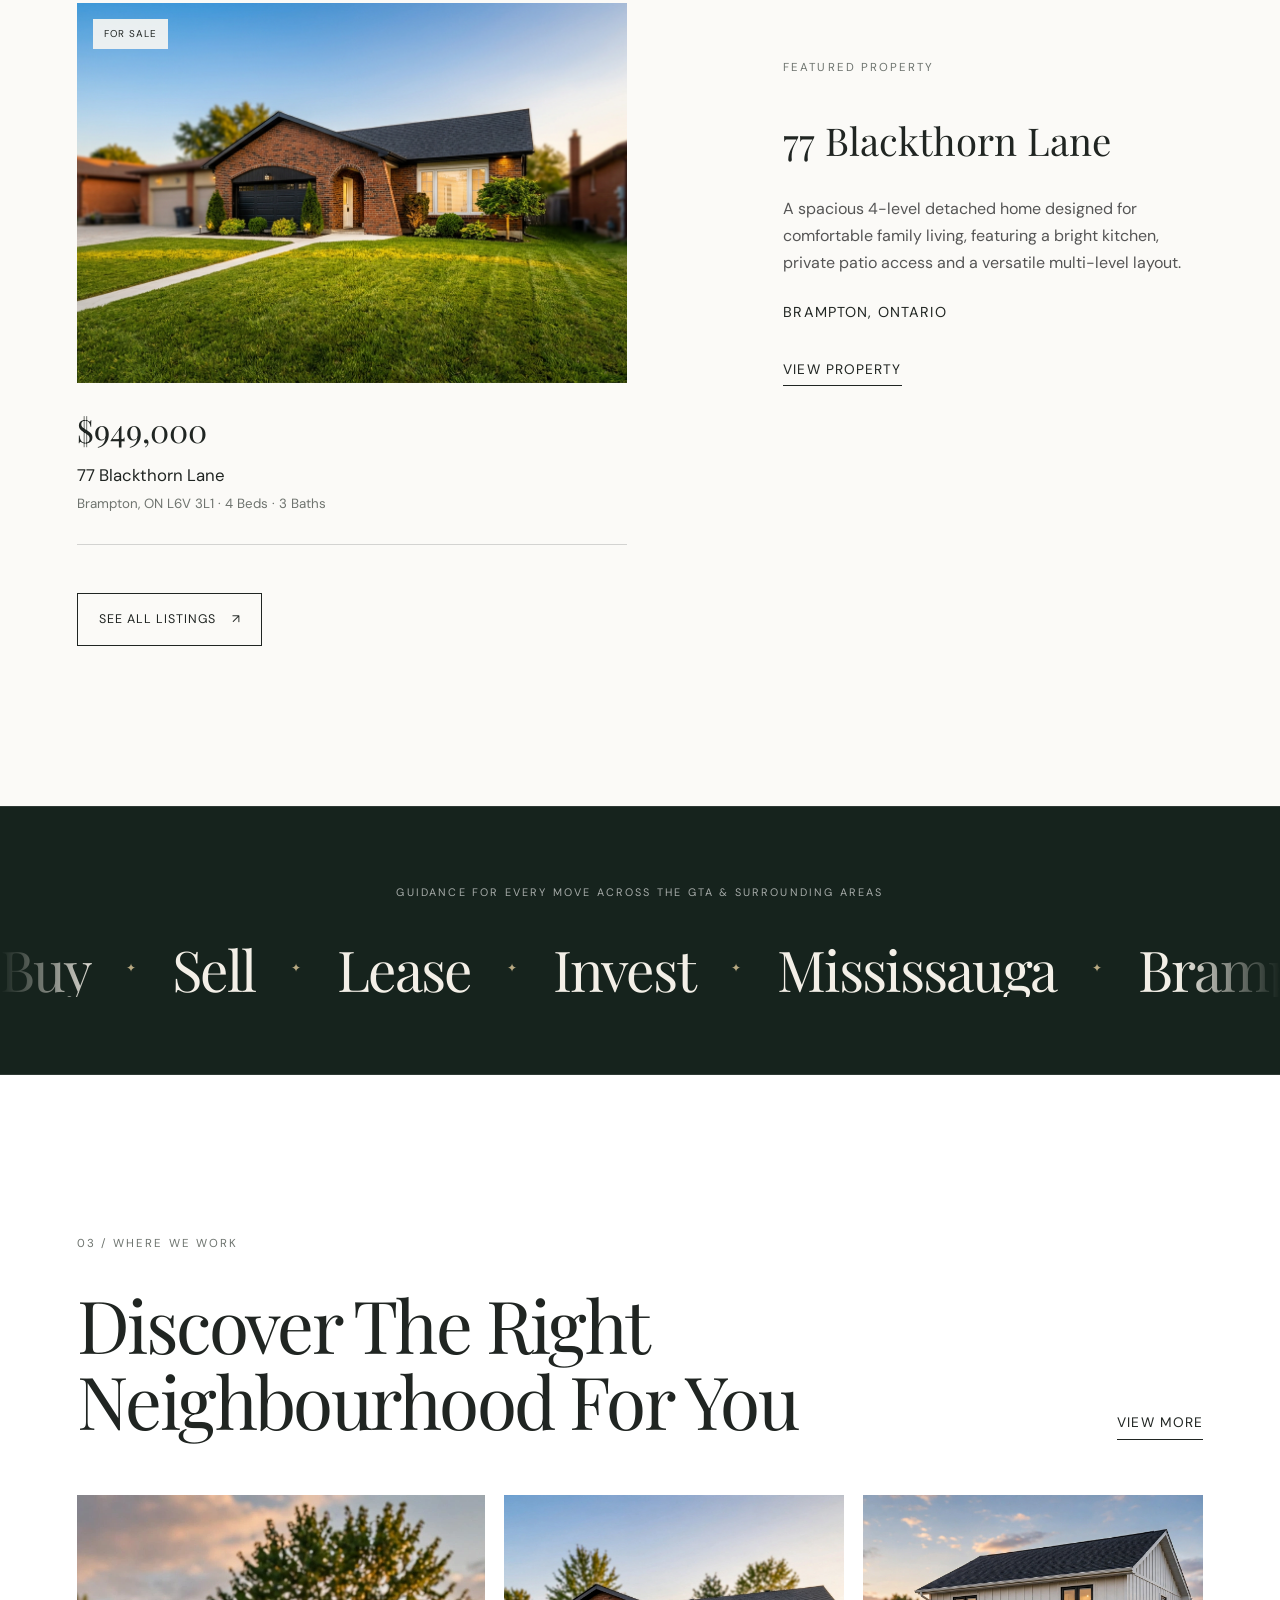
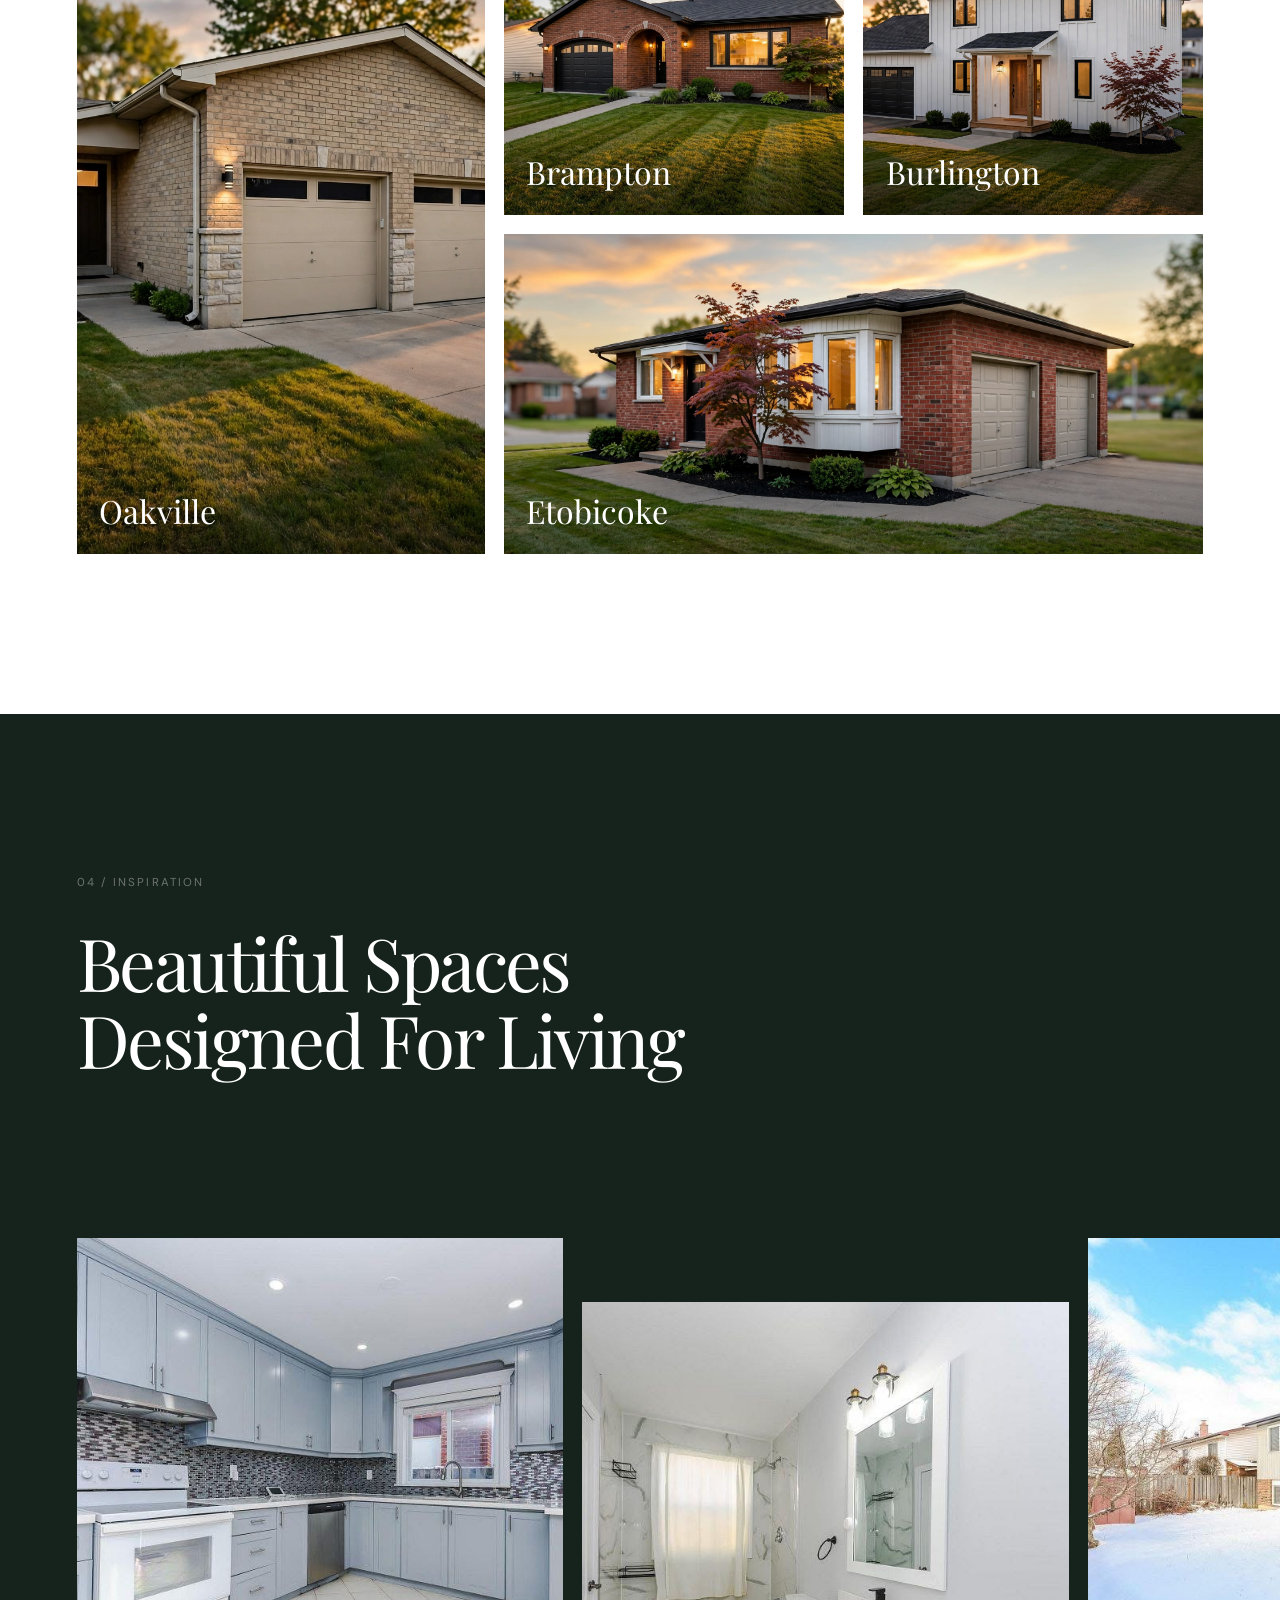
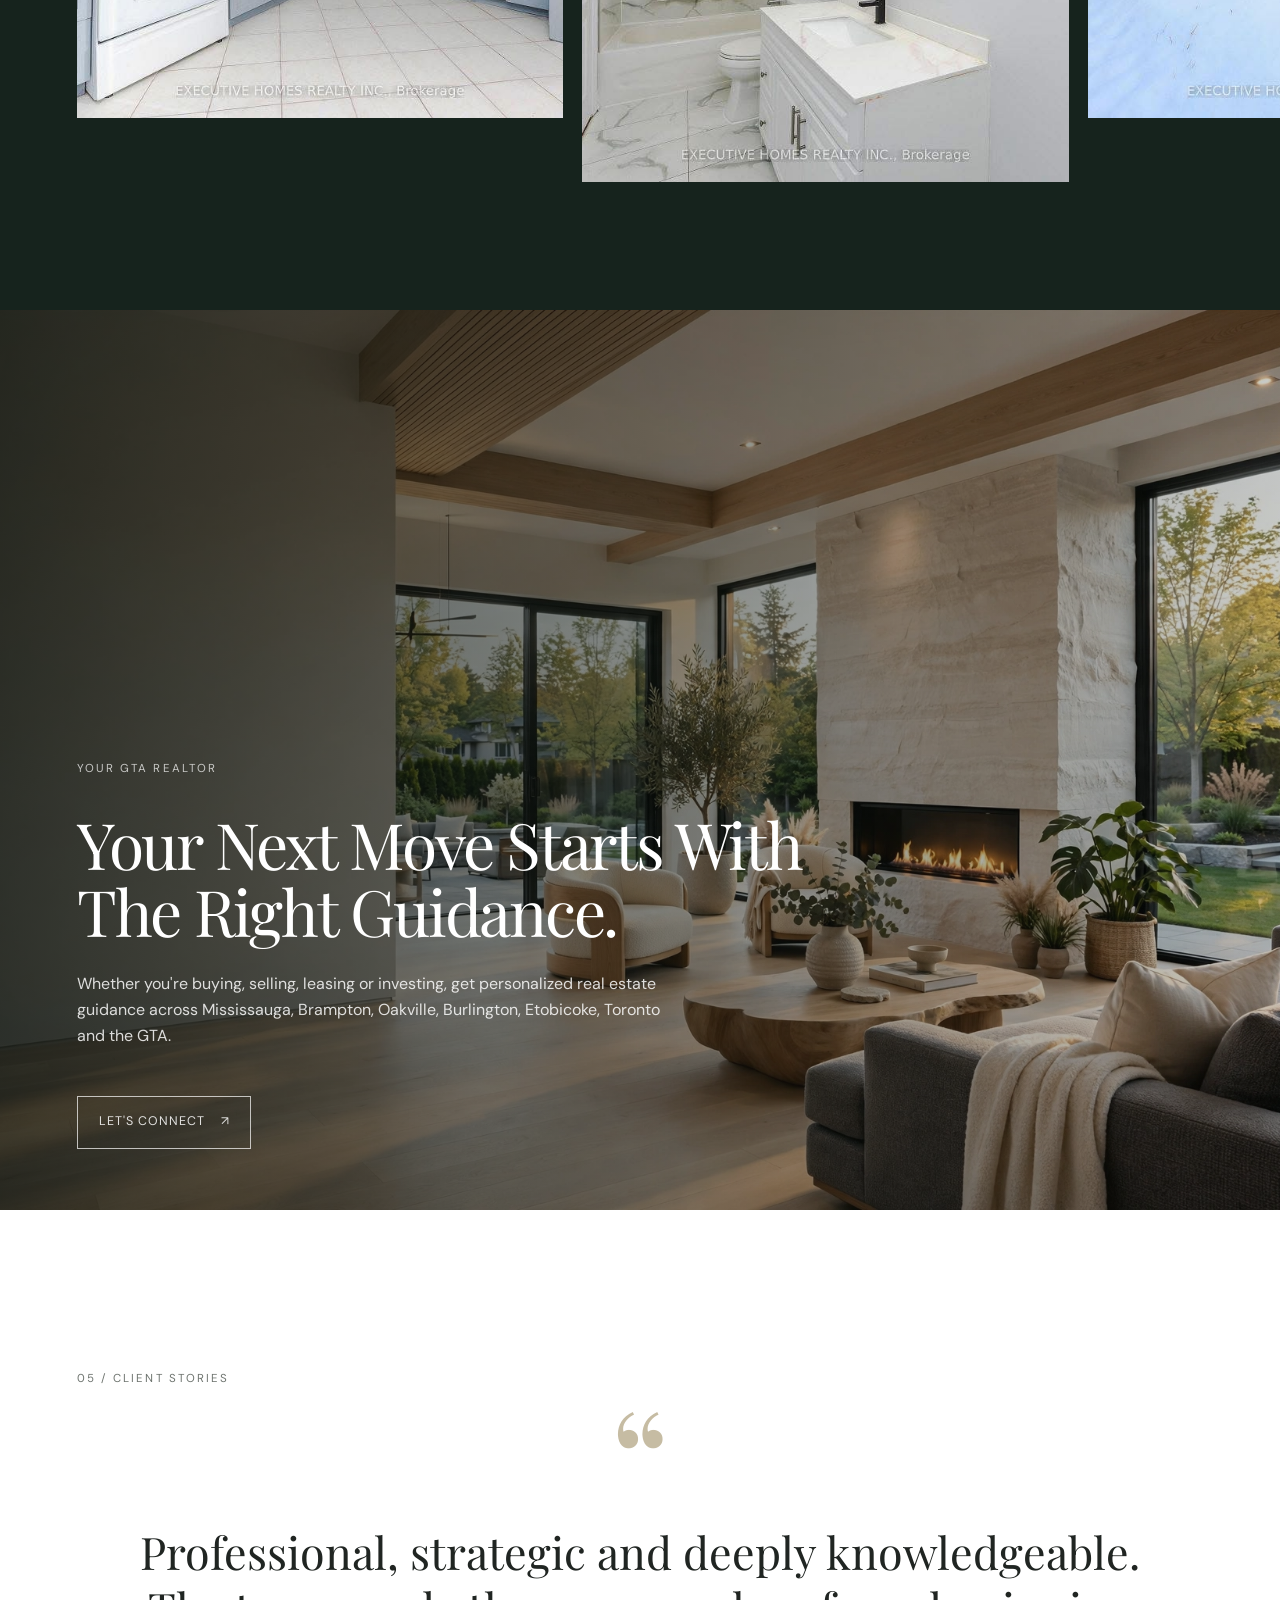
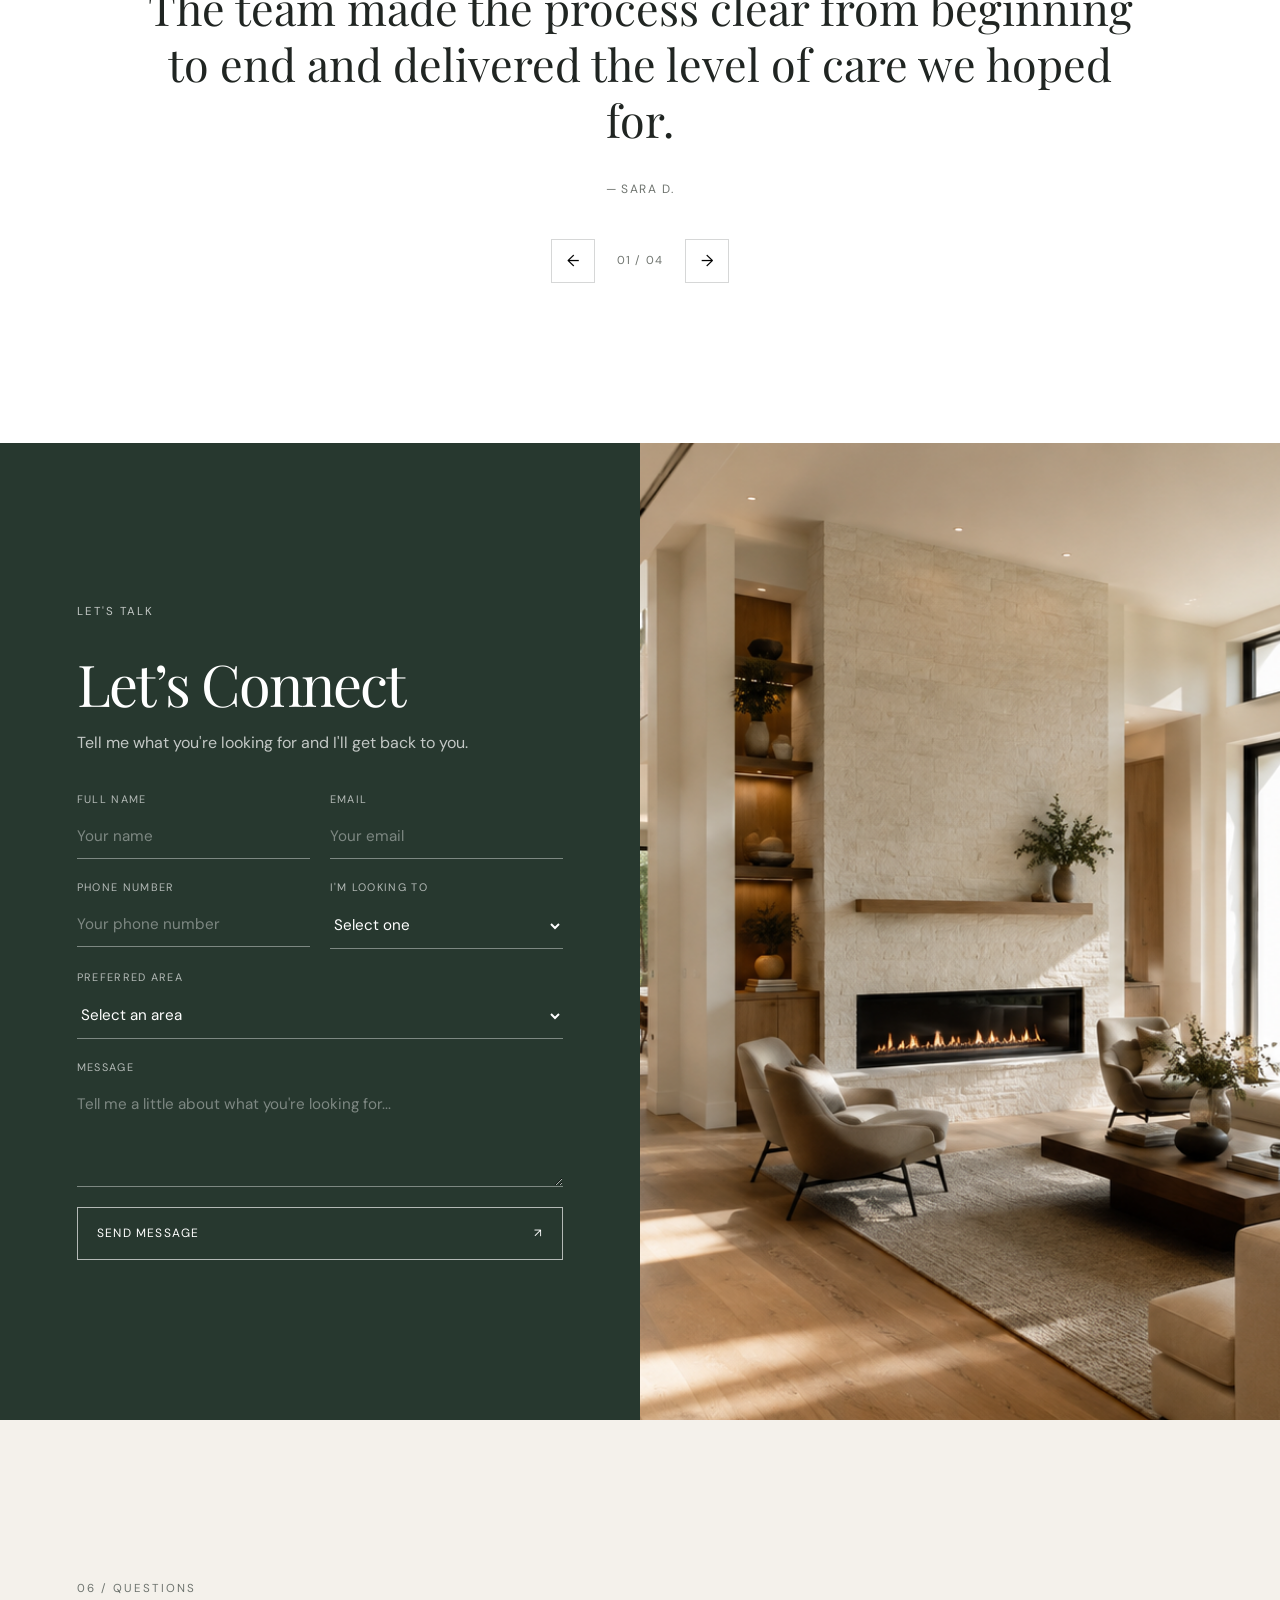
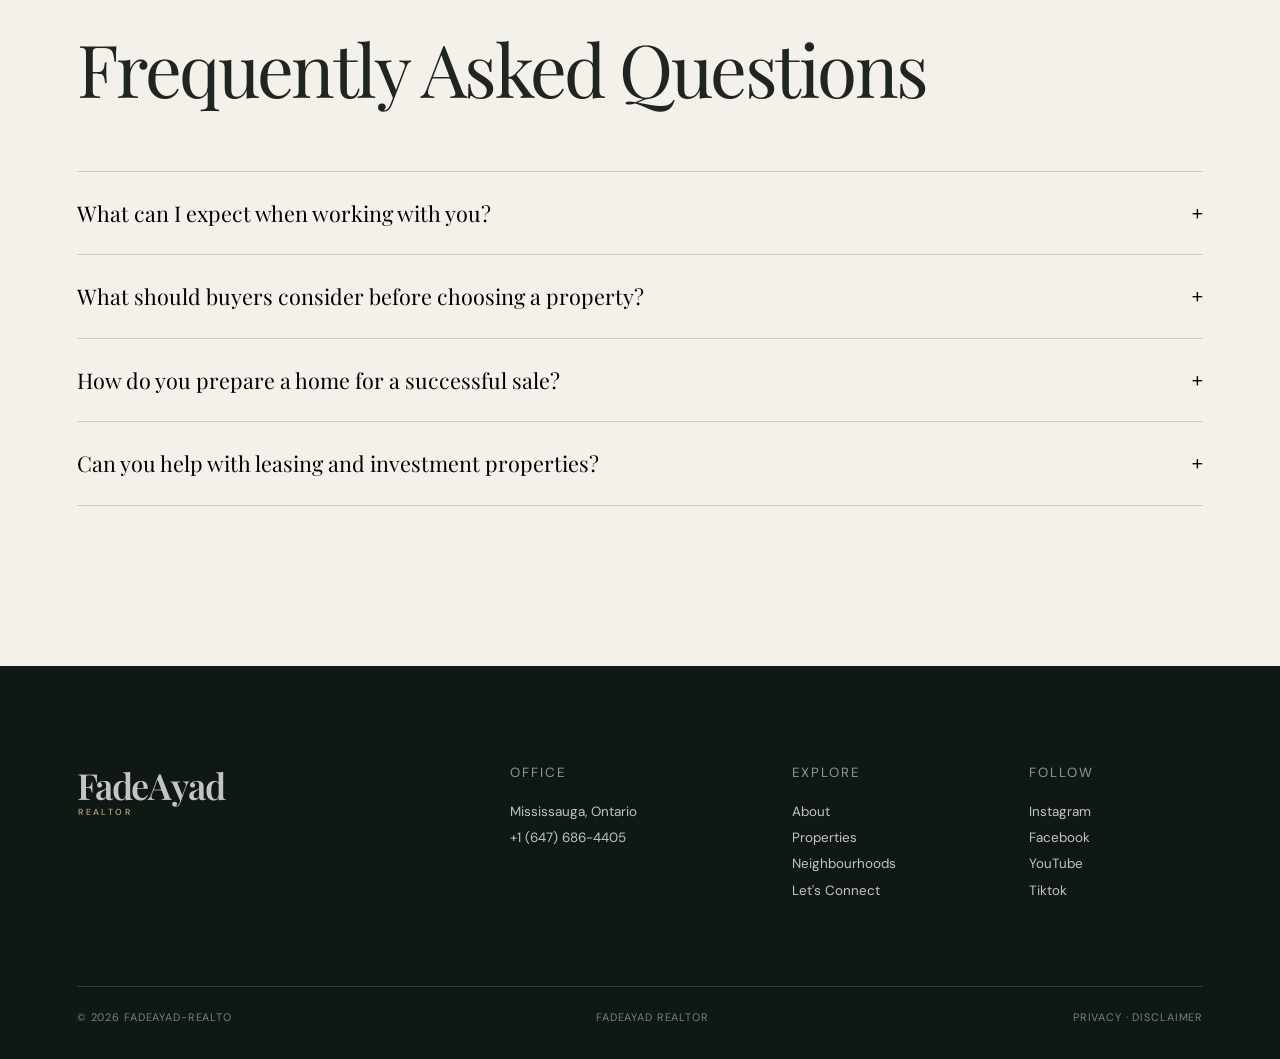
==== commit 5625b6fa: "Swap buyer and seller sections content for clarity and improved messaging" ====
--- a/index.html
+++ b/index.html
@@ -16,8 +16,23 @@
     />
     <link rel="stylesheet" href="styles.css" />
   </head>
-  <body>
+  <body class="home-page">
     <header class="site-header" id="siteHeader">
+      <address class="header-contact" aria-label="Contact Fade Ayad">
+        <a href="tel:+16476864405">
+          <svg viewBox="0 0 24 24" aria-hidden="true" focusable="false">
+            <path d="M22 16.92v3a2 2 0 0 1-2.18 2 19.79 19.79 0 0 1-8.63-3.07 19.5 19.5 0 0 1-6-6 19.79 19.79 0 0 1-3.07-8.67A2 2 0 0 1 4.11 2h3a2 2 0 0 1 2 1.72c.13.96.36 1.9.69 2.79a2 2 0 0 1-.45 2.11L8.09 9.89a16 16 0 0 0 6 6l1.27-1.27a2 2 0 0 1 2.11-.45c.89.33 1.83.56 2.79.69A2 2 0 0 1 22 16.92Z" />
+          </svg>
+          <span>+1 (647) 686-4405</span>
+        </a>
+        <a href="mailto:fadeayadrealestate@gmail.com">
+          <svg viewBox="0 0 24 24" aria-hidden="true" focusable="false">
+            <rect x="3" y="5" width="18" height="14" rx="1" />
+            <path d="m3 6 9 7 9-7" />
+          </svg>
+          <span>fadeayadrealestate@gmail.com</span>
+        </a>
+      </address>
       <a
         class="brand fade-brand"
         href="#top"
@@ -136,25 +151,25 @@
             <img src="assets/images/36.JPG" alt="Buy with us" />
           </div>
           <div class="service-copy">
+            <div class="eyebrow">SELLERS</div>
+            <h2 class="display">List With Us</h2>
+            <p>
+              We help you sell your home faster and for the best possible price
+              through smart pricing, strategic marketing, and expert guidance.
+            </p>
+            <a href="#contact" class="underline-link">Learn More</a>
+          </div>
+        </article>
+        <article class="service-card reverse" id="sell">
+          <div class="service-image">
+            <img src="assets/images/35.JPG" alt="List with us" />
+          </div>
+          <div class="service-copy">
             <div class="eyebrow">BUYERS</div>
             <h2 class="display">Buy With Us</h2>
             <p>
               Local market intelligence and hands-on guidance to make your next
               move feel informed and seamless.
-            </p>
-            <a href="#contact" class="underline-link">Learn More</a>
-          </div>
-        </article>
-        <article class="service-card reverse" id="sell">
-          <div class="service-image">
-            <img src="assets/images/35.JPG" alt="List with us" />
-          </div>
-          <div class="service-copy">
-            <div class="eyebrow">SELLERS</div>
-            <h2 class="display">List With Us</h2>
-            <p>
-              Strategic positioning, bespoke presentation and international
-              exposure designed to elevate your property.
             </p>
             <a href="#contact" class="underline-link">Learn More</a>
           </div>
--- a/styles.css
+++ b/styles.css
@@ -10,9 +10,17 @@
   --white: #fff;
   --serif: "Playfair Display", Georgia, serif;
   --sans: "DM Sans", Arial, sans-serif;
+  --contact-bar-height: 34px;
+  --nav-height: 92px;
+  --header-height: calc(var(--contact-bar-height) + var(--nav-height));
 }
 * {
   box-sizing: border-box;
+}
+html {
+  scroll-padding-top: calc(
+    var(--contact-bar-height) + max(var(--nav-height), 78px) + 14px
+  );
 }
 @media (prefers-reduced-motion: no-preference) {
   html {
@@ -119,21 +127,97 @@
   top: 0;
   left: 0;
   width: 100%;
-  height: 92px;
+  height: var(--header-height);
   display: flex;
   align-items: center;
   justify-content: space-between;
-  padding: 0 4vw;
+  padding: var(--contact-bar-height) 4vw 0;
   color: #fff;
   transition: 0.35s ease;
   border-bottom: 1px solid rgba(255, 255, 255, 0.22);
 }
 .site-header.scrolled {
-  height: 78px;
+  height: calc(var(--contact-bar-height) + 78px);
   background: rgba(251, 250, 247, 0.96);
   backdrop-filter: blur(12px);
   color: var(--ink);
   border-color: var(--line);
+}
+.header-contact {
+  position: absolute;
+  inset: 0 0 auto;
+  height: var(--contact-bar-height);
+  margin: 0;
+  padding: 0 4vw;
+  display: flex;
+  align-items: center;
+  justify-content: flex-end;
+  gap: 1rem;
+  color: var(--white);
+  font-size: 0.75rem;
+  font-style: normal;
+  line-height: 1.4;
+  letter-spacing: 0.025em;
+  transition: background-color 0.35s ease;
+}
+.site-header.scrolled .header-contact,
+.listings-page .header-contact {
+  background: #202722;
+}
+.home-page .site-header {
+  transition-duration: 0.2s;
+}
+.home-page .site-header:not(.scrolled) {
+  height: var(--nav-height);
+  padding-top: 0;
+}
+.home-page .header-contact {
+  background: #202722;
+  transition: opacity 0.2s ease, visibility 0.2s;
+}
+.home-page .site-header:not(.scrolled) .header-contact {
+  opacity: 0;
+  visibility: hidden;
+  pointer-events: none;
+}
+@media (prefers-reduced-motion: reduce) {
+  .home-page .site-header,
+  .home-page .header-contact {
+    transition: none;
+  }
+}
+.header-contact a {
+  display: inline-flex;
+  align-items: center;
+  gap: 0.45rem;
+  min-width: 0;
+  max-width: 100%;
+  transition: opacity 0.3s ease;
+}
+.header-contact a + a {
+  border-left: 1px solid rgba(255, 255, 255, 0.3);
+  padding-left: 1rem;
+}
+.header-contact a:hover {
+  opacity: 0.75;
+}
+.header-contact a:focus-visible {
+  outline: 1px solid currentColor;
+  outline-offset: 3px;
+}
+.header-contact span {
+  min-width: 0;
+  overflow-wrap: anywhere;
+}
+.header-contact svg {
+  width: 14px;
+  height: 14px;
+  flex-shrink: 0;
+  fill: none;
+  stroke: currentColor;
+  stroke-width: 1.5;
+  stroke-linecap: round;
+  stroke-linejoin: round;
 }
 .brand {
   display: flex;
@@ -563,10 +647,10 @@
   color: #fff;
 }
 .listings-page-main {
-  padding-top: 92px;
+  padding-top: var(--header-height);
 }
 .all-listings-section {
-  min-height: calc(100vh - 92px);
+  min-height: calc(100vh - var(--header-height));
   background: var(--cream);
 }
 .listings-page-heading {
@@ -914,7 +998,6 @@
   color: var(--muted);
 }
 .connect-section {
-  scroll-margin-top: 92px;
   display: grid;
   grid-template-columns: 1fr 1fr;
   background: var(--forest);
@@ -1203,16 +1286,18 @@
   }
 }
 @media (max-width: 760px) {
+  :root {
+    --nav-height: 74px;
+  }
+  .header-contact {
+    gap: 0.7rem;
+    font-size: 0.7rem;
+  }
+  .header-contact a + a {
+    padding-left: 0.7rem;
+  }
   .listings {
     display: block;
-  }
-
-  .listings-page-main {
-    padding-top: 74px;
-  }
-
-  .all-listings-section {
-    min-height: calc(100vh - 74px);
   }
 
   .listings-page-heading {
@@ -1230,7 +1315,7 @@
   }
 
   .property-detail-hero .property-hero-content {
-    top: 7rem;
+    top: calc(7rem + var(--contact-bar-height));
     right: 6vw;
     bottom: auto;
     max-width: none;
@@ -1303,9 +1388,6 @@
   }
   .section-pad {
     padding: 6rem 6vw;
-  }
-  .site-header {
-    height: 74px;
   }
   .brand {
     min-width: auto;
@@ -1410,6 +1492,22 @@
   }
   .mobile-menu {
     padding-top: 7rem;
+  }
+}
+
+@media (max-width: 480px) {
+  :root {
+    --contact-bar-height: 54px;
+  }
+  .header-contact {
+    flex-direction: column;
+    align-items: flex-end;
+    justify-content: center;
+    gap: 4px;
+  }
+  .header-contact a + a {
+    border-left: 0;
+    padding-left: 0;
   }
 }
 
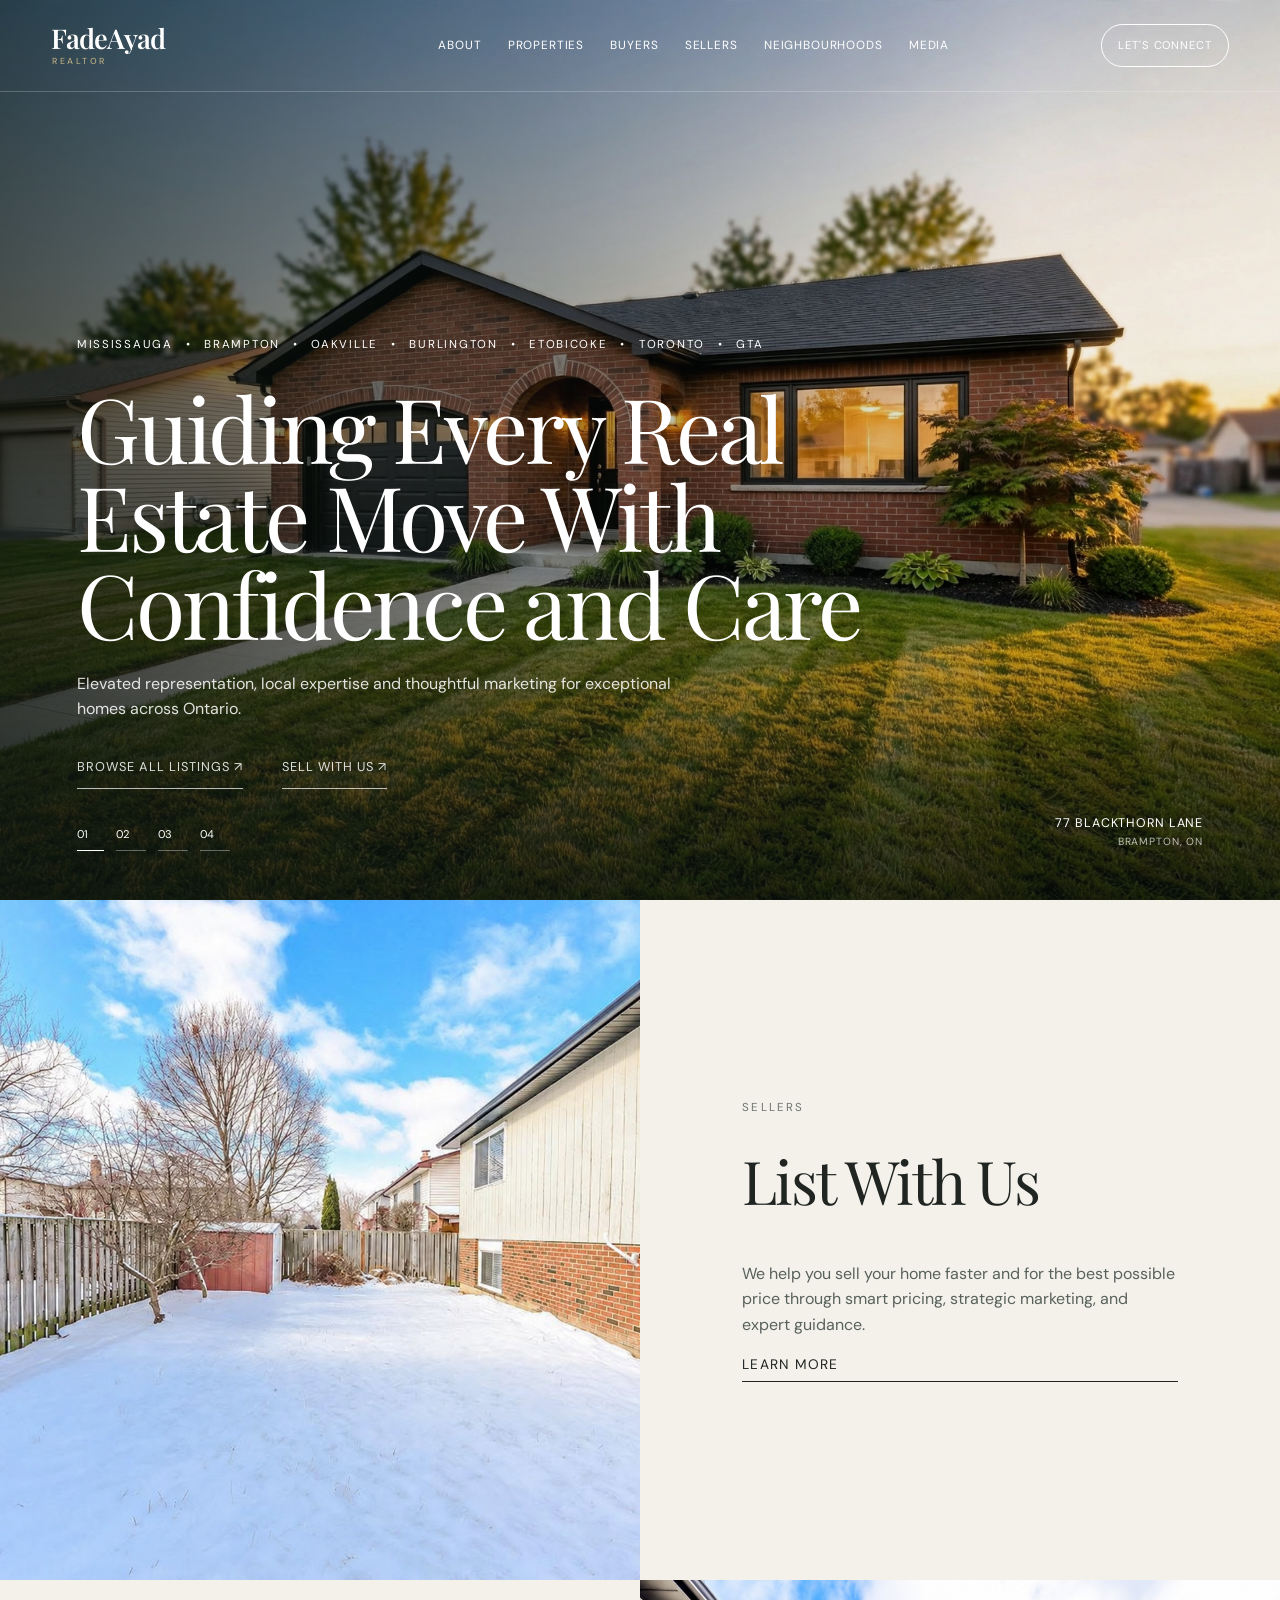
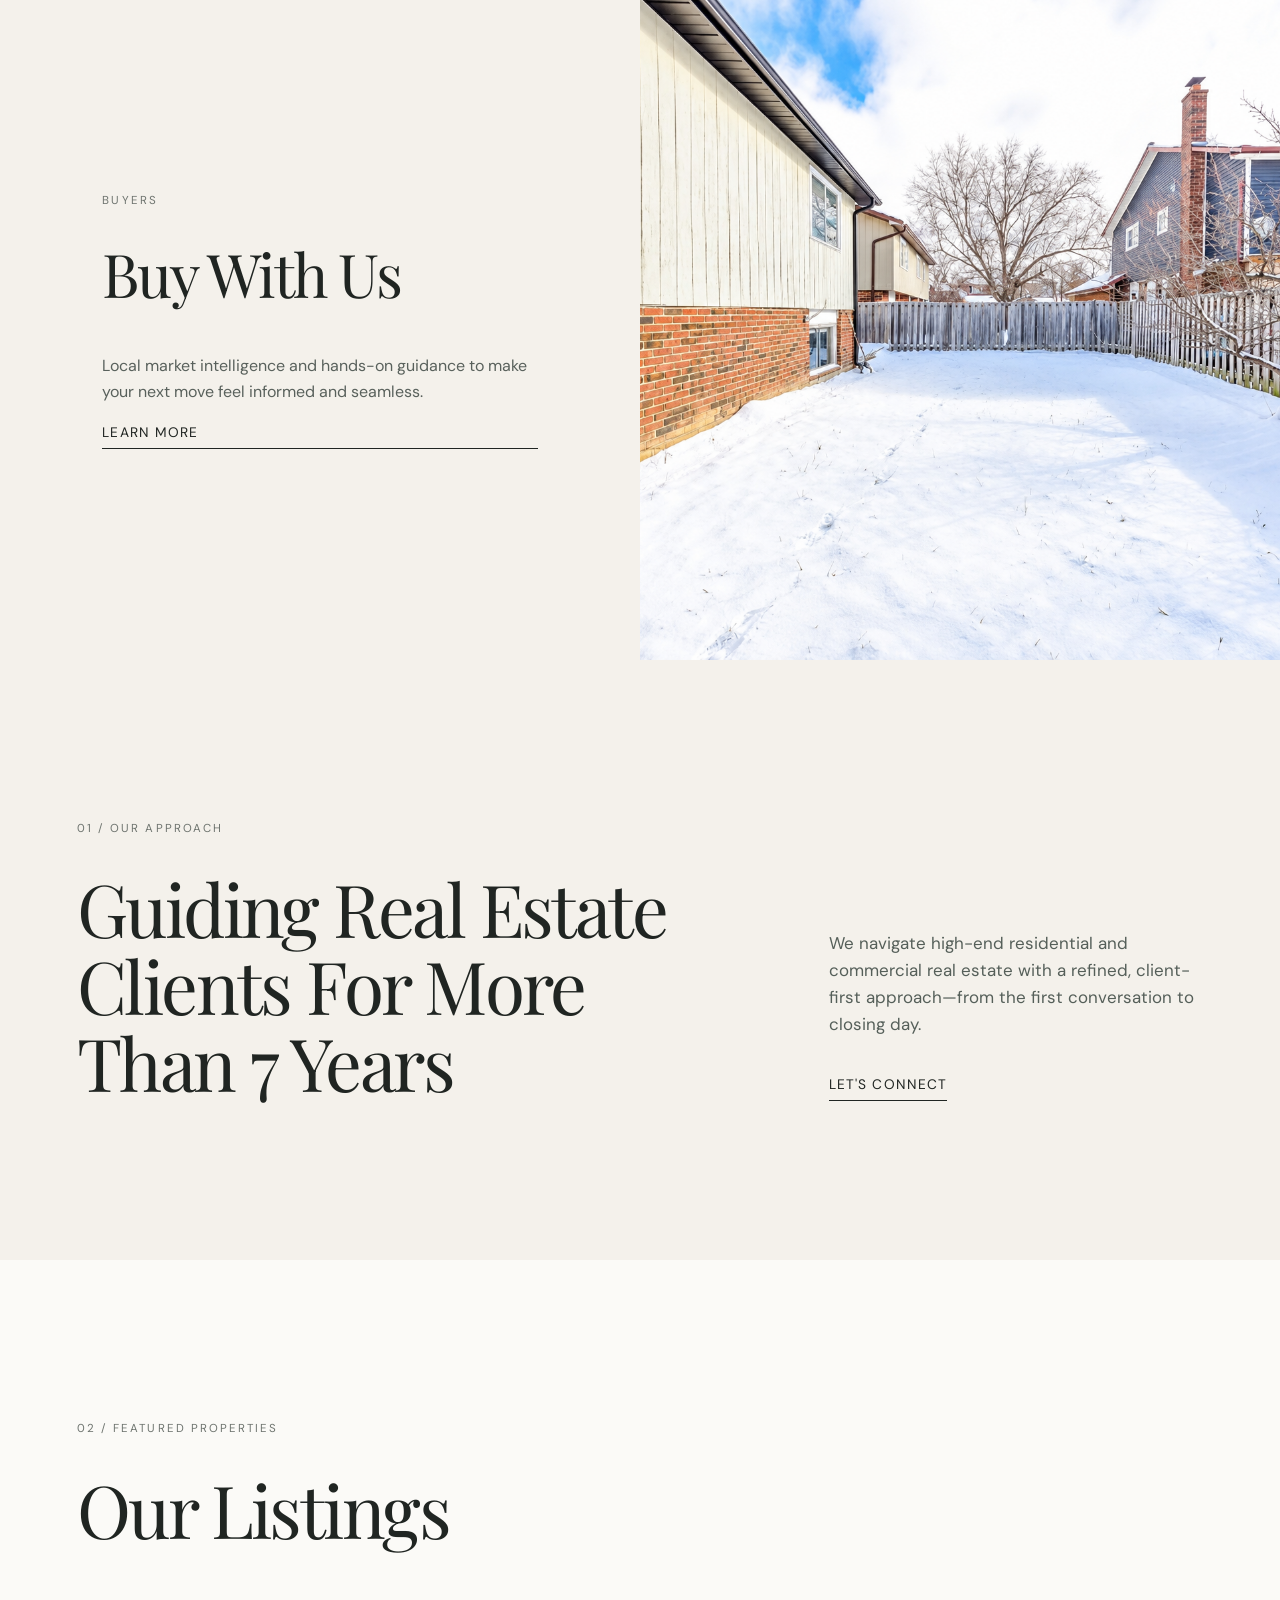
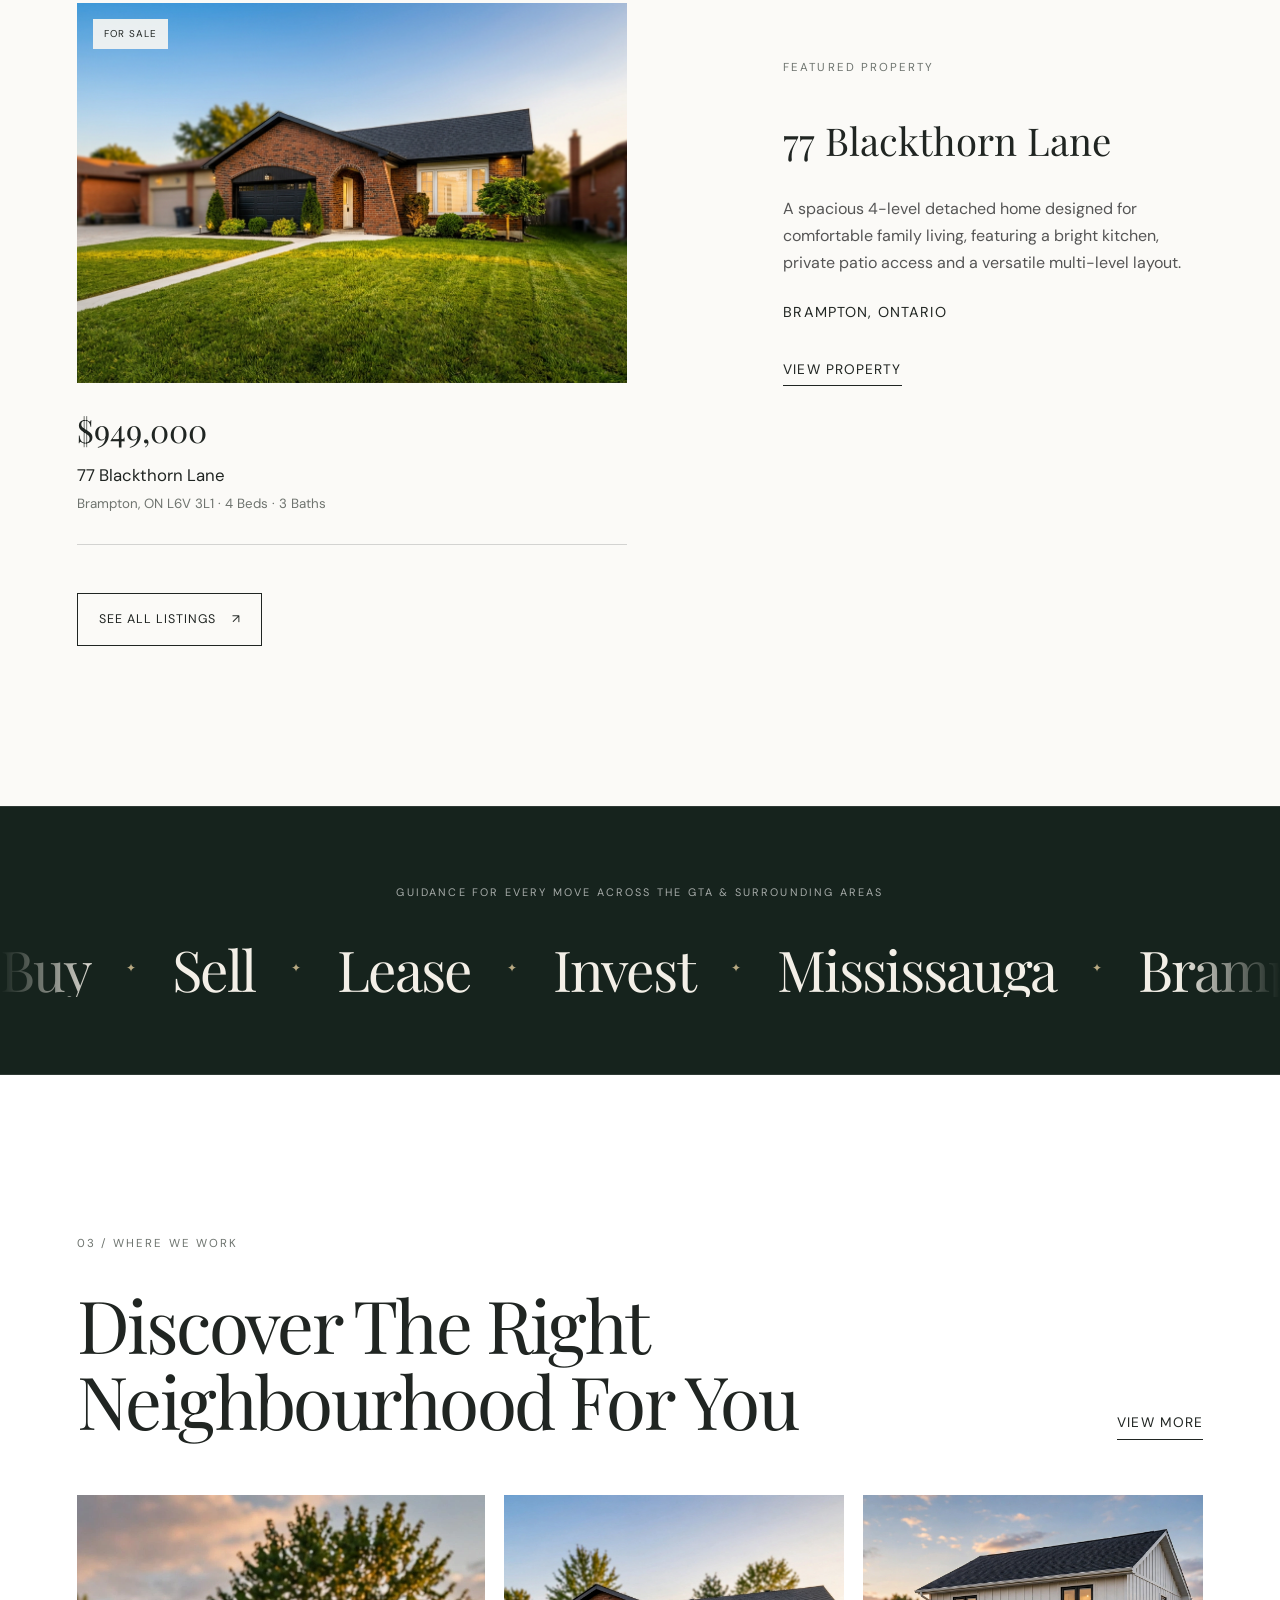
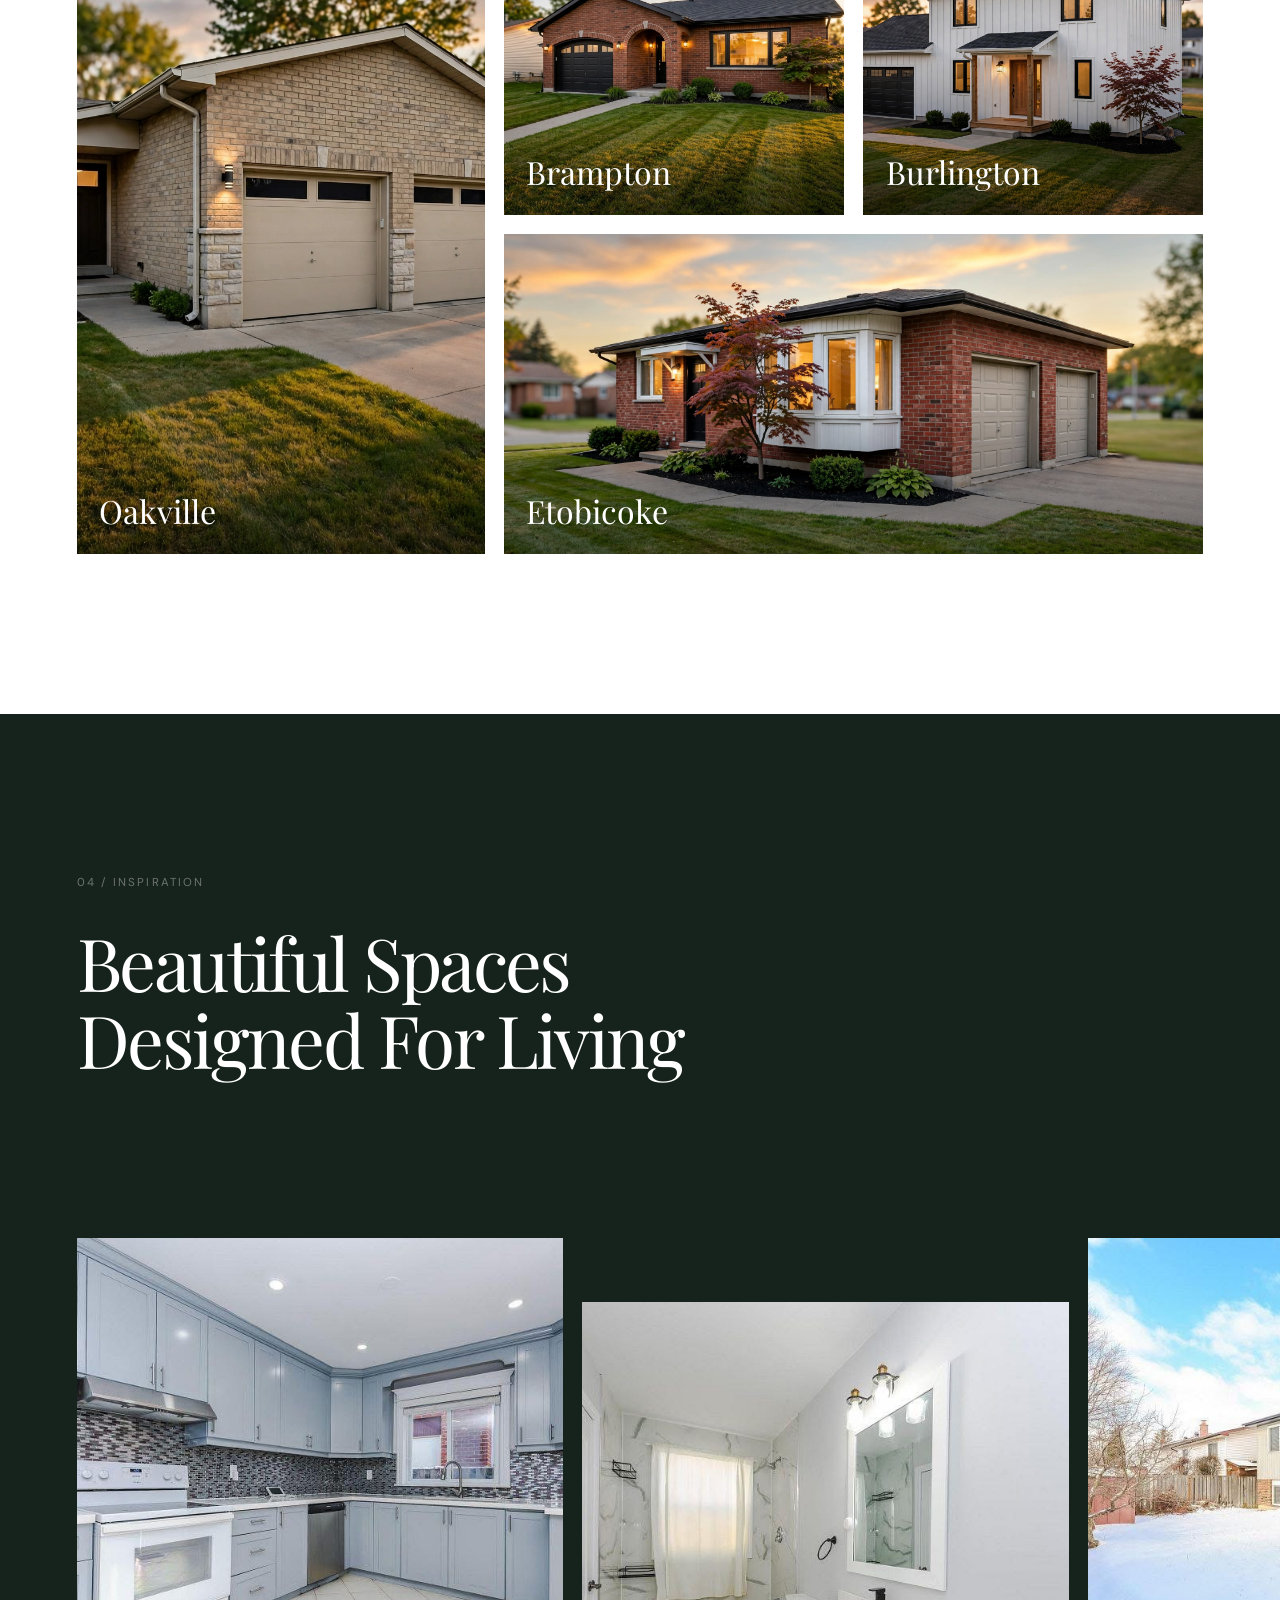
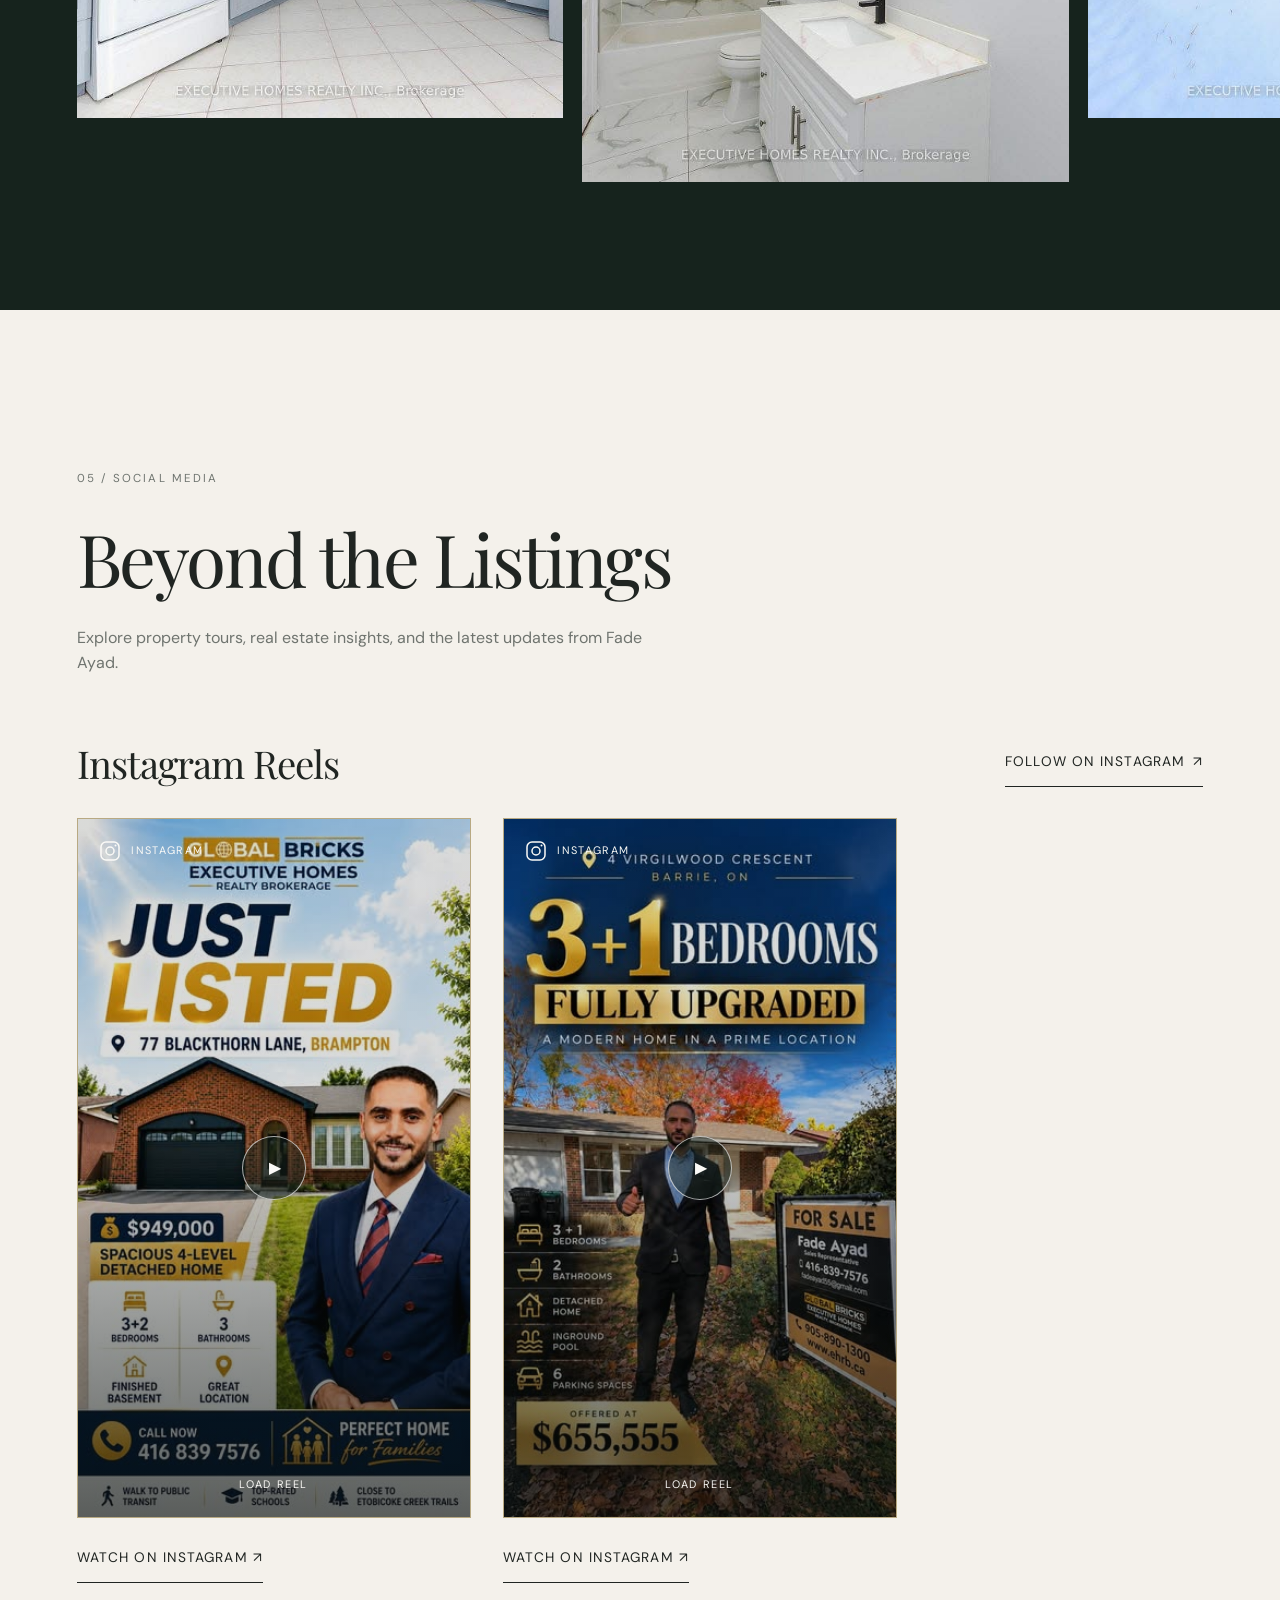
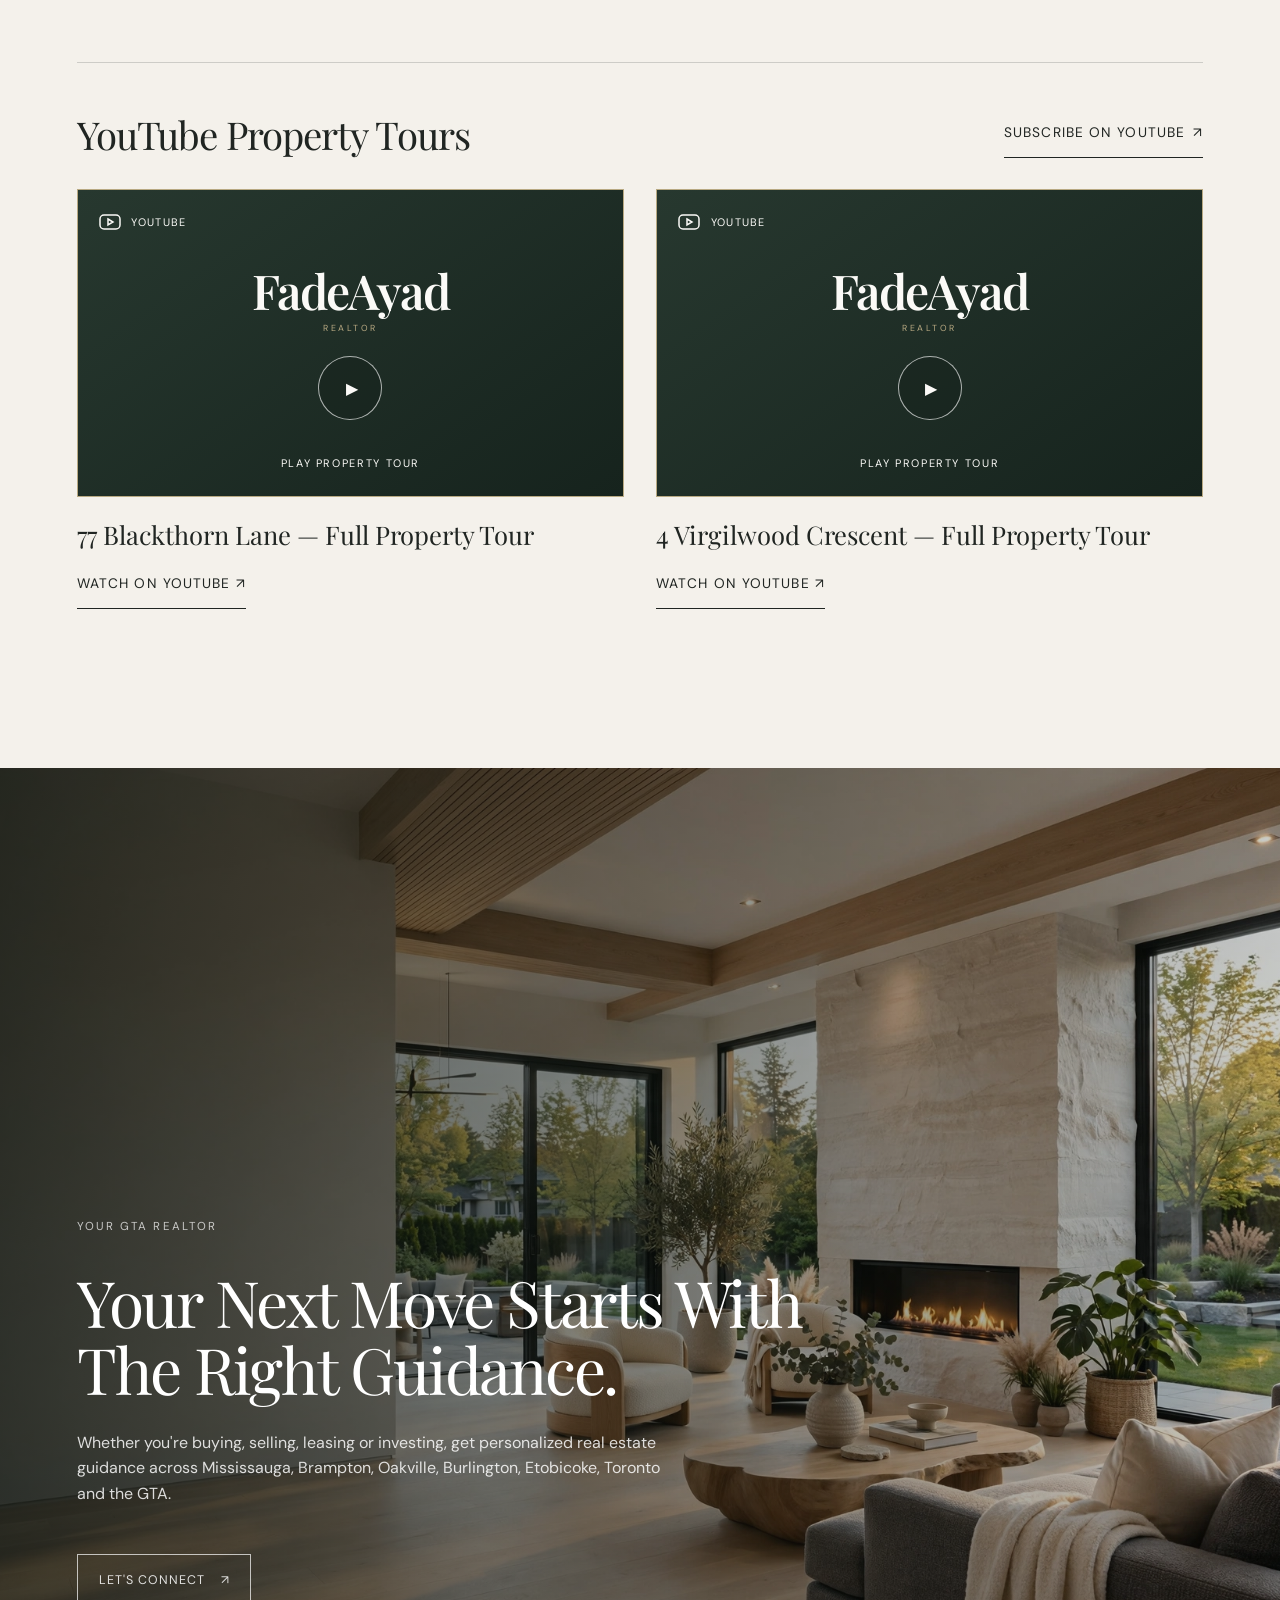
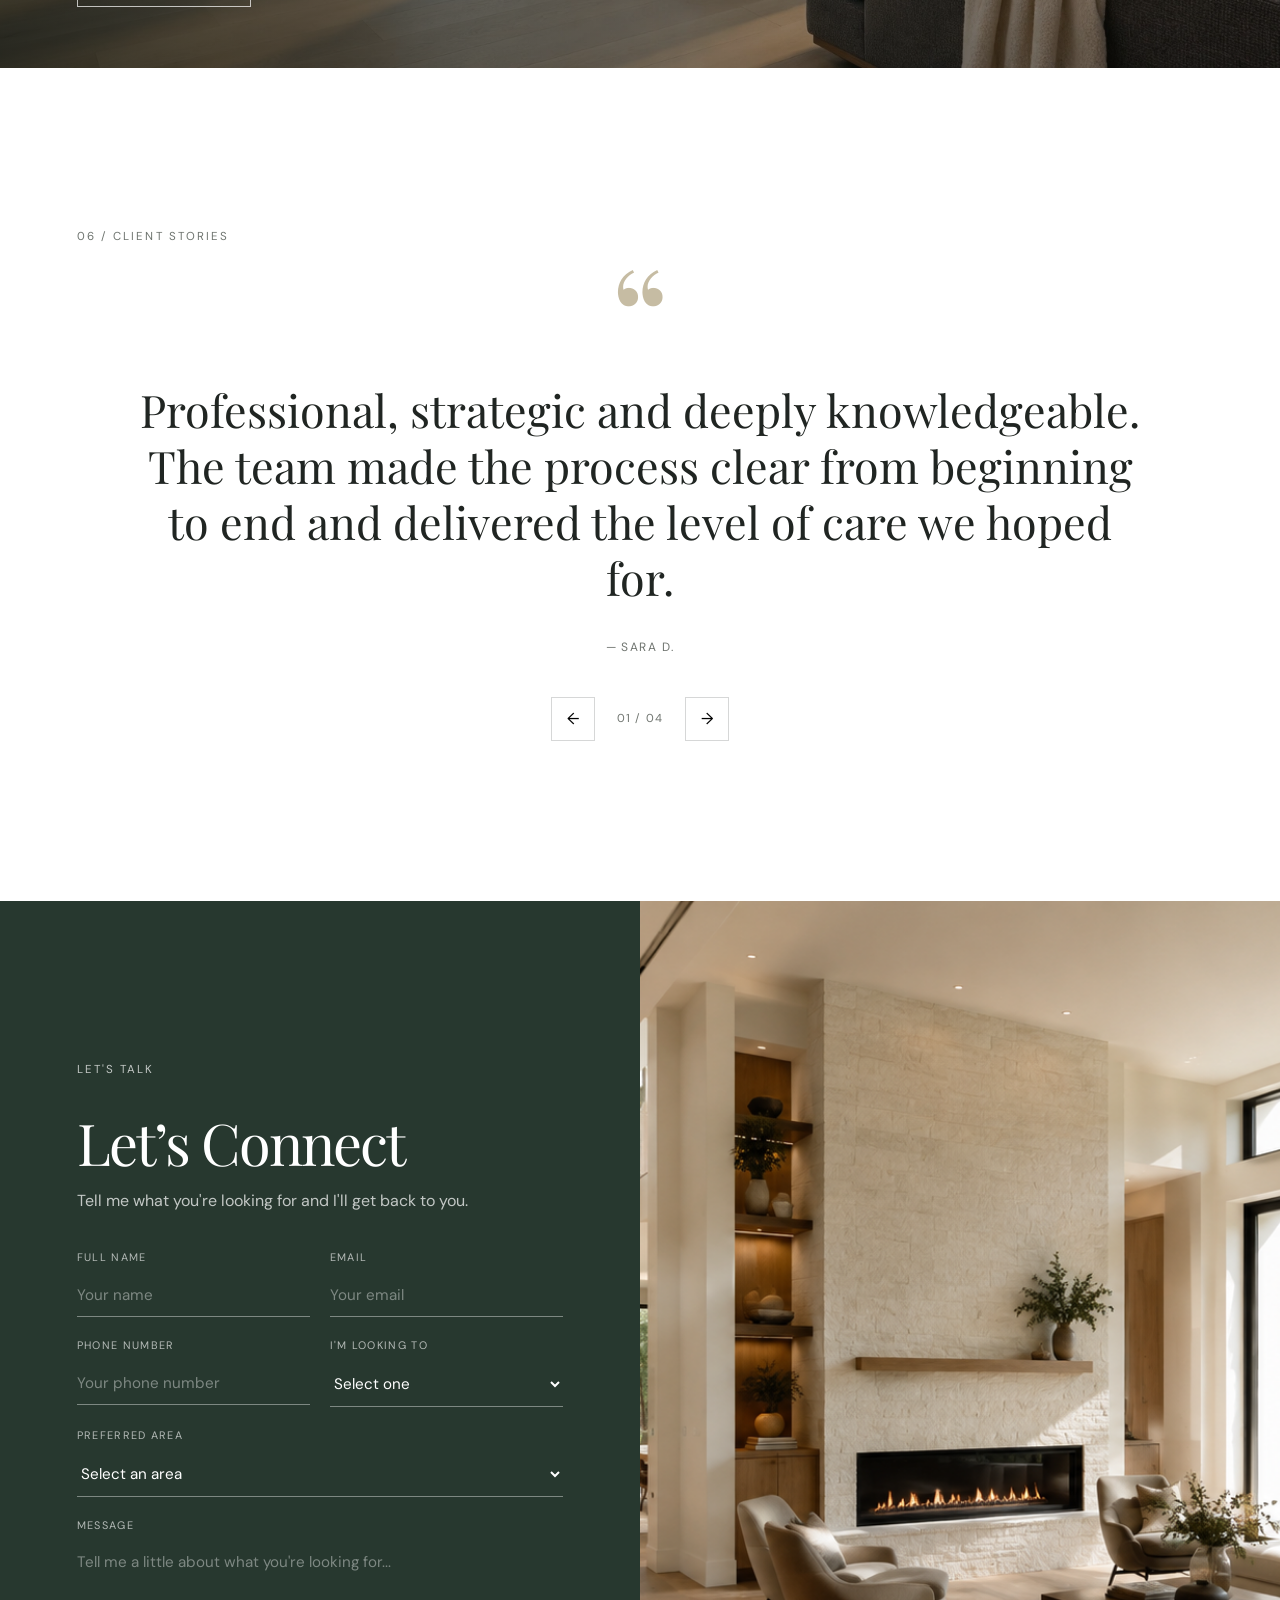
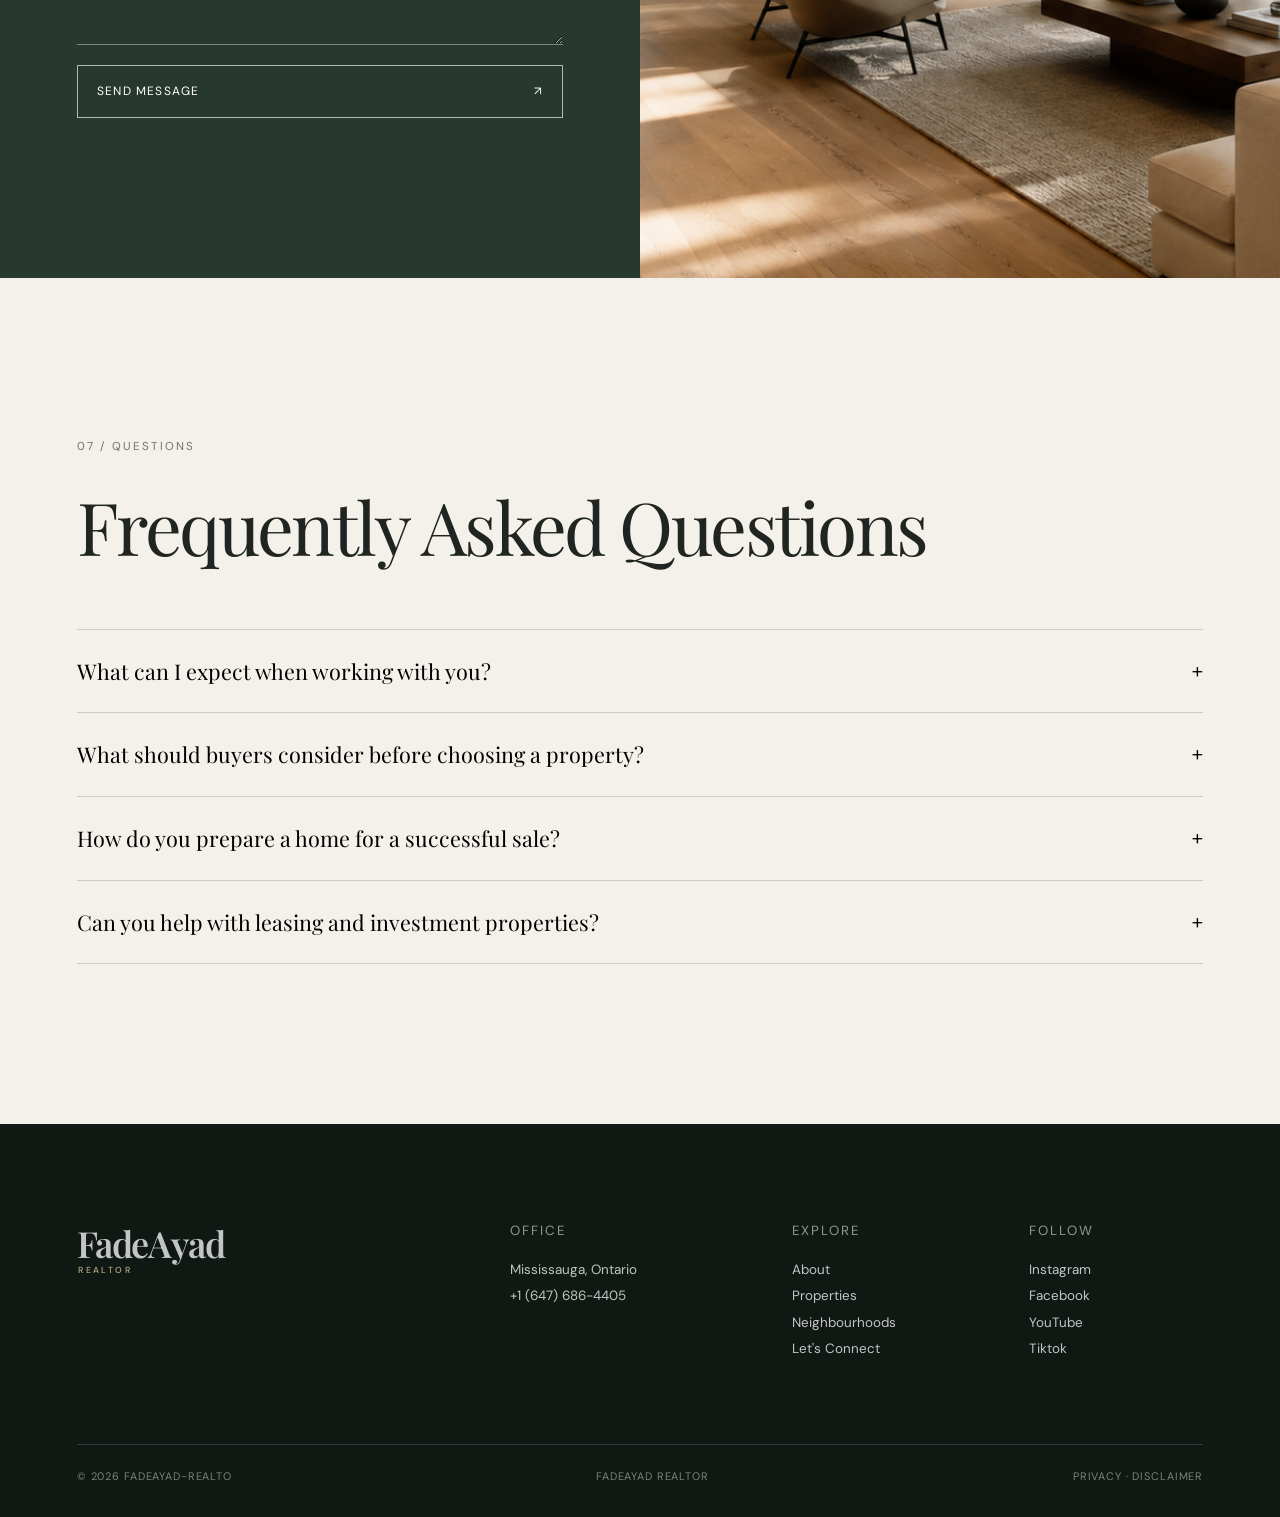
==== commit 8ba3a223: "Add Instagram Reels and YouTube media section" ====
--- a/index.html
+++ b/index.html
@@ -48,10 +48,10 @@
         <a href="#about">About</a>
         <a href="#listings">Properties</a>
 
-        <a href="#buy">Buyers</a>
-        <a href="#sell">Sellers</a>
+        <a href="#sell">Buyers</a>
+        <a href="#buy">Sellers</a>
         <a href="#neighbourhoods">Neighbourhoods</a>
-        <a href="#journal">Media</a>
+        <a href="#media">Media</a>
       </nav>
 
       <div class="header-actions">
@@ -75,10 +75,10 @@
         <a href="#about">About</a>
         <a href="#listings">Properties</a>
 
-        <a href="#buy">Buyers</a>
-        <a href="#sell">Sellers</a>
+        <a href="#sell">Buyers</a>
+        <a href="#buy">Sellers</a>
         <a href="#neighbourhoods">Neighbourhoods</a>
-        <a href="#journal">Media</a>
+        <a href="#media">Media</a>
         <a href="#contact">Let's Connect</a>
       </nav>
     </aside>
@@ -148,7 +148,7 @@
       <section class="service-pair">
         <article class="service-card" id="buy">
           <div class="service-image">
-            <img src="assets/images/36.JPG" alt="Buy with us" />
+            <img src="assets/images/36.jpg" alt="Buy with us" />
           </div>
           <div class="service-copy">
             <div class="eyebrow">SELLERS</div>
@@ -162,7 +162,7 @@
         </article>
         <article class="service-card reverse" id="sell">
           <div class="service-image">
-            <img src="assets/images/35.JPG" alt="List with us" />
+            <img src="assets/images/35.jpg" alt="List with us" />
           </div>
           <div class="service-copy">
             <div class="eyebrow">BUYERS</div>
@@ -202,43 +202,31 @@
         </div>
 
         <div class="listing-track" id="listingTrack">
-          <article class="property-card">
-            <a
-              class="property-card-link"
-              href="property-77-blackthorn-lane.html"
-              aria-label="View 77 Blackthorn Lane property details"
-            >
-              <div class="property-image">
-                <img
-                  src="assets/images/1.png"
-                  alt="77 Blackthorn Lane"
-                  loading="lazy"
-                /><span class="tag">For Sale</span>
+          <template id="propertyCardTemplate">
+            <article class="property-card">
+              <a class="property-card-link">
+                <div class="property-image">
+                  <img alt="" loading="lazy" /><span class="tag"></span>
+                </div>
+              </a>
+              <div class="property-meta">
+                <h3></h3>
+                <p></p>
+                <small></small>
               </div>
-            </a>
-            <div class="property-meta">
-              <h3>$949,000</h3>
-              <p>77 Blackthorn Lane</p>
-              <small>Brampton, ON L6V 3L1 · 4 Beds · 3 Baths</small>
-            </div>
-          </article>
+            </article>
+          </template>
         </div>
         <div class="featured-property-copy">
           <div class="eyebrow">FEATURED PROPERTY</div>
 
-          <h3>77 Blackthorn Lane</h3>
-
-          <p>
-            A spacious 4-level detached home designed for comfortable family
-            living, featuring a bright kitchen, private patio access and a
-            versatile multi-level layout.
-          </p>
-
-          <span>Brampton, Ontario</span>
-
-          <a class="underline-link" href="property-77-blackthorn-lane.html"
-            >View Property</a
-          >
+          <h3></h3>
+
+          <p></p>
+
+          <span></span>
+
+          <a class="underline-link">View Property</a>
         </div>
         <div class="all-listings-button">
           <a class="outline-button" href="listings.html">
@@ -344,6 +332,40 @@
         </div>
       </section>
 
+      <section class="social-media section-pad" id="media" aria-labelledby="mediaHeading">
+        <div class="social-media-intro">
+          <div class="eyebrow">05 / SOCIAL MEDIA</div>
+          <h2 class="display" id="mediaHeading">Beyond the Listings</h2>
+          <p>
+            Explore property tours, real estate insights, and the latest updates
+            from Fade Ayad.
+          </p>
+        </div>
+
+        <div class="social-media-group" aria-labelledby="instagramHeading">
+          <div class="social-media-heading row-between">
+            <h3 id="instagramHeading">Instagram Reels</h3>
+            <a class="underline-link" data-social-profile="instagram"
+              href="https://www.instagram.com/fadeayadrealtor/"
+              target="_blank" rel="noopener noreferrer">Follow on Instagram <span aria-hidden="true">↗</span></a>
+          </div>
+          <div class="social-media-grid social-media-grid--instagram" data-social-grid="instagram"></div>
+        </div>
+
+        <div class="social-media-group" aria-labelledby="youtubeHeading">
+          <div class="social-media-heading row-between">
+            <h3 id="youtubeHeading">YouTube Property Tours</h3>
+            <a class="underline-link" data-social-profile="youtube"
+              href="https://www.youtube.com/@FadeAyad"
+              target="_blank" rel="noopener noreferrer">Subscribe on YouTube <span aria-hidden="true">↗</span></a>
+          </div>
+          <div class="social-media-grid" data-social-grid="youtube"></div>
+        </div>
+        <noscript>
+          <p>Visit Instagram or YouTube using the links above to watch Fade Ayad's videos.</p>
+        </noscript>
+      </section>
+
       <section class="commercial" id="commercial">
         <img
           src="assets/images/39.png"
@@ -368,7 +390,7 @@
       </section>
 
       <section class="testimonials section-pad">
-        <div class="eyebrow">05 / CLIENT STORIES</div>
+        <div class="eyebrow">06 / CLIENT STORIES</div>
         <div class="testimonial-wrap">
           <div class="quote-mark">“</div>
           <blockquote id="testimonialQuote">
@@ -489,7 +511,7 @@
       </section>
 
       <section class="faq section-pad">
-        <div class="eyebrow">06 / QUESTIONS</div>
+        <div class="eyebrow">07 / QUESTIONS</div>
         <h2 class="display reveal">Frequently Asked Questions</h2>
         <div class="faq-list">
           <div class="faq-item">
@@ -598,6 +620,10 @@
       </div>
     </footer>
 
+    <script src="properties-data.js"></script>
+    <script src="listings.js"></script>
     <script src="script.js"></script>
+    <script src="social-media-data.js"></script>
+    <script src="social-media.js"></script>
   </body>
 </html>
--- a/styles.css
+++ b/styles.css
@@ -748,6 +748,105 @@
 }
 .property-gallery-item:hover img {
   transform: scale(1.025);
+}
+.property-gallery-item img[role="button"] {
+  cursor: zoom-in;
+}
+.property-gallery-item img[role="button"]:focus-visible {
+  outline: 2px solid var(--gold);
+  outline-offset: -4px;
+}
+.property-lightbox {
+  position: fixed;
+  inset: 0;
+  width: 100%;
+  max-width: none;
+  height: 100vh;
+  height: 100dvh;
+  max-height: none;
+  margin: 0;
+  padding: max(1rem, env(safe-area-inset-top))
+    max(1rem, env(safe-area-inset-right))
+    max(1rem, env(safe-area-inset-bottom))
+    max(1rem, env(safe-area-inset-left));
+  border: 0;
+  background: rgba(12, 17, 14, 0.92);
+  color: #fff;
+  overflow: hidden;
+}
+.property-lightbox::backdrop {
+  background: rgba(0, 0, 0, 0.35);
+}
+.property-lightbox[open] {
+  display: grid;
+  grid-template-columns: 48px minmax(0, 1fr) 48px;
+  grid-template-rows: 48px minmax(0, 1fr) 24px;
+  gap: 0.75rem;
+  align-items: center;
+}
+.property-lightbox-stage {
+  grid-column: 1 / -1;
+  grid-row: 2;
+  display: flex;
+  justify-content: center;
+  align-items: center;
+  width: 100%;
+  height: 100%;
+  min-width: 0;
+  min-height: 0;
+  touch-action: pan-y pinch-zoom;
+}
+.property-lightbox-image {
+  width: auto;
+  height: auto;
+  max-width: 100%;
+  max-height: 100%;
+  object-fit: contain;
+}
+.property-lightbox-button {
+  position: relative;
+  z-index: 1;
+  width: 48px;
+  height: 48px;
+  padding: 0;
+  border: 1px solid rgba(255, 255, 255, 0.4);
+  border-radius: 50%;
+  background: rgba(12, 17, 14, 0.7);
+  color: #fff;
+  font-family: var(--sans);
+  font-size: 2rem;
+  line-height: 1;
+  cursor: pointer;
+}
+.property-lightbox-button:hover {
+  background: var(--forest);
+}
+.property-lightbox-button:focus-visible {
+  outline: 2px solid var(--gold);
+  outline-offset: 3px;
+}
+.property-lightbox-button:disabled {
+  visibility: hidden;
+}
+.property-lightbox-close {
+  grid-column: 3;
+  grid-row: 1;
+}
+.property-lightbox-previous {
+  grid-column: 1;
+  grid-row: 2;
+}
+.property-lightbox-next {
+  grid-column: 3;
+  grid-row: 2;
+}
+.property-lightbox-counter {
+  grid-column: 1 / -1;
+  grid-row: 3;
+  margin: 0;
+  text-align: center;
+  font-size: 0.8rem;
+  letter-spacing: 0.1em;
 }
 .press-strip {
   padding: 4.8rem 0;
@@ -959,6 +1058,257 @@
 .light-btn:hover {
   color: #ffffff;
 }
+.social-media {
+  background: var(--cream);
+}
+.social-media-intro {
+  max-width: 850px;
+  margin-bottom: 4rem;
+}
+.social-media-intro > p {
+  max-width: 580px;
+  margin: 1.75rem 0 0;
+  color: var(--muted);
+}
+.social-media-group + .social-media-group {
+  margin-top: 5rem;
+  padding-top: 3rem;
+  border-top: 1px solid var(--line);
+}
+.social-media-heading {
+  margin-bottom: 2rem;
+}
+.social-media-heading h3 {
+  margin: 0;
+  font-family: var(--serif);
+  font-size: clamp(1.8rem, 3vw, 2.5rem);
+  font-weight: 400;
+  line-height: 1.2;
+  letter-spacing: -0.025em;
+}
+.social-media-grid {
+  display: grid;
+  grid-template-columns: repeat(2, minmax(0, 1fr));
+  gap: 2rem;
+}
+.social-media-grid--instagram {
+  max-width: 820px;
+}
+.social-media-card {
+  min-width: 0;
+}
+.social-media-stage {
+  position: relative;
+  aspect-ratio: 16 / 9;
+  overflow: hidden;
+  background: var(--forest2);
+  color: var(--paper);
+  isolation: isolate;
+}
+.social-media-card--instagram .social-media-stage {
+  aspect-ratio: 9 / 16;
+}
+.social-media-preview {
+  position: absolute;
+  inset: 0;
+  isolation: isolate;
+  display: flex;
+  flex-direction: column;
+  align-items: center;
+  justify-content: center;
+  gap: 1.5rem;
+  width: 100%;
+  height: 100%;
+  padding: 2rem;
+  border: 1px solid var(--gold);
+  background: linear-gradient(145deg, var(--forest), var(--forest2));
+  color: inherit;
+  cursor: pointer;
+}
+.social-media-preview:disabled {
+  cursor: wait;
+}
+.social-media-thumbnail {
+  position: absolute;
+  inset: 0;
+  z-index: -2;
+  transition: transform 0.7s ease;
+}
+.social-media-preview:has(.social-media-thumbnail) {
+  background: transparent;
+}
+.social-media-preview:has(.social-media-thumbnail)::before {
+  content: "";
+  position: absolute;
+  inset: 0;
+  z-index: -1;
+  background: linear-gradient(0deg, rgba(8, 13, 10, 0.65), rgba(8, 13, 10, 0.15) 60%);
+}
+.social-media-preview:has(.social-media-thumbnail) .social-media-brand {
+  display: none;
+}
+.social-media-badge {
+  position: absolute;
+  top: 1.25rem;
+  left: 1.25rem;
+  display: inline-flex;
+  align-items: center;
+  gap: 0.6rem;
+  font-size: 0.68rem;
+  letter-spacing: 0.12em;
+  text-transform: uppercase;
+}
+.social-media-icon {
+  width: 24px;
+  height: 24px;
+  fill: none;
+  stroke: currentColor;
+  stroke-width: 1.5;
+}
+.social-media-icon-dot {
+  fill: currentColor;
+  stroke: none;
+}
+.social-media-brand {
+  display: flex;
+  flex-direction: column;
+  align-items: center;
+  line-height: 1;
+}
+.social-media-brand strong {
+  font-family: var(--serif);
+  font-size: clamp(2rem, 4vw, 3rem);
+  font-weight: 600;
+  letter-spacing: -0.04em;
+}
+.social-media-brand > span {
+  margin-top: 0.6rem;
+  font-size: 0.55rem;
+  letter-spacing: 0.28em;
+  color: var(--gold);
+}
+.social-media-play {
+  display: grid;
+  place-items: center;
+  width: 64px;
+  height: 64px;
+  padding-left: 3px;
+  border: 1px solid rgba(255, 255, 255, 0.65);
+  border-radius: 50%;
+  background: rgba(22, 35, 29, 0.5);
+  font-size: 1rem;
+  transition: background 0.25s ease, border-color 0.25s ease;
+}
+.social-media-action {
+  position: absolute;
+  right: 1rem;
+  bottom: 1.5rem;
+  left: 1rem;
+  font-size: 0.68rem;
+  text-align: center;
+  text-transform: uppercase;
+  letter-spacing: 0.15em;
+}
+.social-media-preview:hover .social-media-play {
+  background: var(--forest);
+  border-color: var(--gold);
+}
+.social-media-preview:hover .social-media-thumbnail {
+  transform: scale(1.04);
+}
+.social-media :is(button, a):focus-visible {
+  outline: 2px solid var(--gold);
+  outline-offset: 4px;
+}
+.social-media-preview:focus-visible {
+  outline-offset: -5px;
+}
+.social-media-stage > iframe {
+  position: absolute;
+  inset: 0;
+  width: 100%;
+  height: 100%;
+  border: 0;
+}
+.social-media-instagram-embed {
+  position: absolute;
+  inset: 0;
+  overflow: auto;
+  opacity: 0;
+  pointer-events: none;
+}
+.social-media-instagram-embed.is-ready {
+  opacity: 1;
+  pointer-events: auto;
+  background: var(--paper);
+}
+/* Instagram controls its embed height. Scroll its native chrome inside the
+   reserved 9:16 card rather than cropping controls or shifting nearby content. */
+.social-media-instagram-embed :is(blockquote, iframe) {
+  width: 100% !important;
+  min-width: 0 !important;
+  max-width: 100% !important;
+  margin: 0 !important;
+}
+.social-media-card-copy {
+  padding: 1.25rem 0 0;
+}
+.social-media-title {
+  margin: 0 0 0.75rem;
+  font-family: var(--serif);
+  font-weight: 400;
+  font-size: clamp(1.25rem, 2vw, 1.65rem);
+  line-height: 1.35;
+}
+.social-media-status {
+  margin: 0;
+  color: var(--muted);
+  font-size: 0.8rem;
+}
+.social-media-status:not(:empty) {
+  margin-bottom: 0.5rem;
+}
+.social-media-reset {
+  min-height: 44px;
+  margin-right: 1rem;
+  padding: 0.5rem 0;
+  border: 0;
+  background: none;
+  color: var(--muted);
+  font-size: 0.8rem;
+  cursor: pointer;
+}
+.social-media .underline-link {
+  min-height: 44px;
+  display: inline-flex;
+  align-items: center;
+  gap: 0.5rem;
+}
+@media (max-width: 760px) {
+  .social-media-heading {
+    gap: 1rem;
+  }
+  .social-media-grid {
+    grid-template-columns: minmax(0, 1fr);
+    gap: 2.5rem;
+  }
+  .social-media-grid--instagram {
+    max-width: 420px;
+    margin-inline: auto;
+  }
+  .social-media-group + .social-media-group {
+    margin-top: 3.5rem;
+  }
+}
+@media (prefers-reduced-motion: reduce) {
+  .social-media *,
+  .social-media *::after {
+    transition: none;
+  }
+  .social-media-preview:hover .social-media-thumbnail {
+    transform: none;
+  }
+}
 .testimonials {
   background: #fff;
 }
